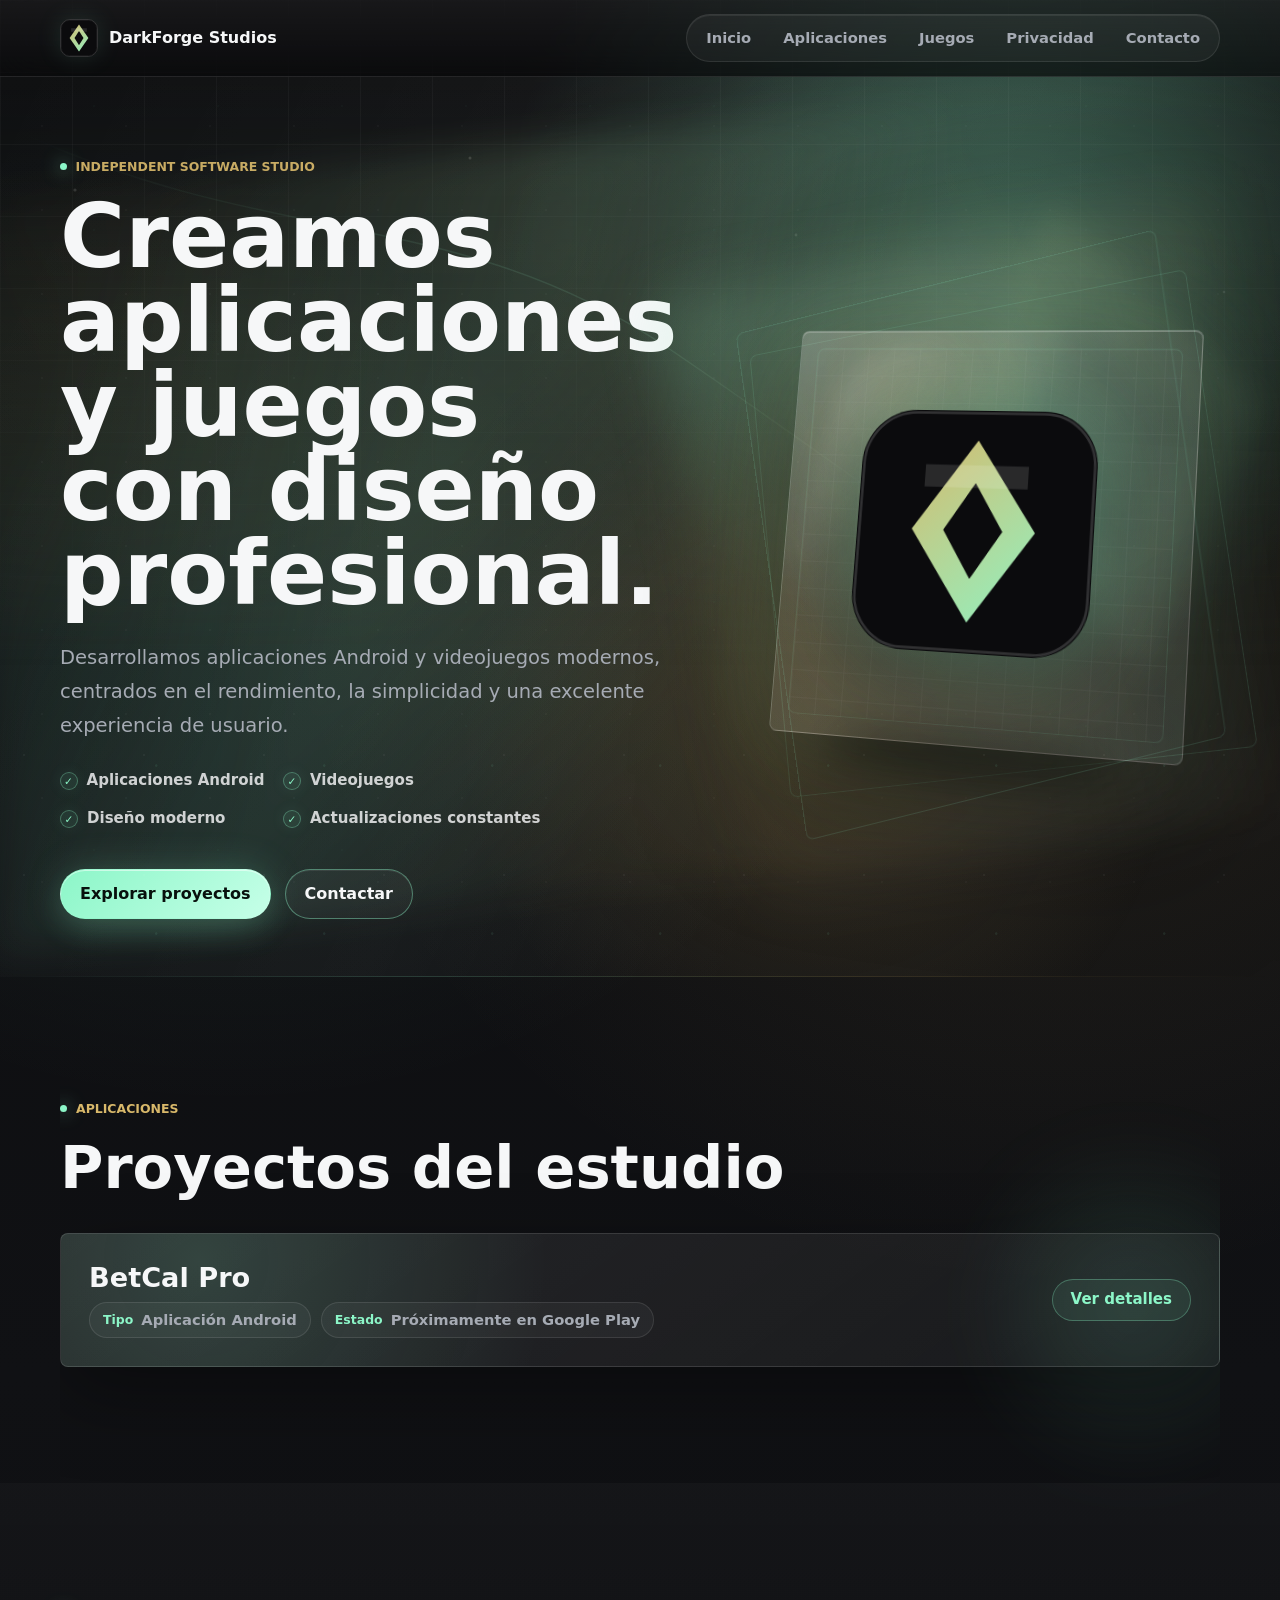
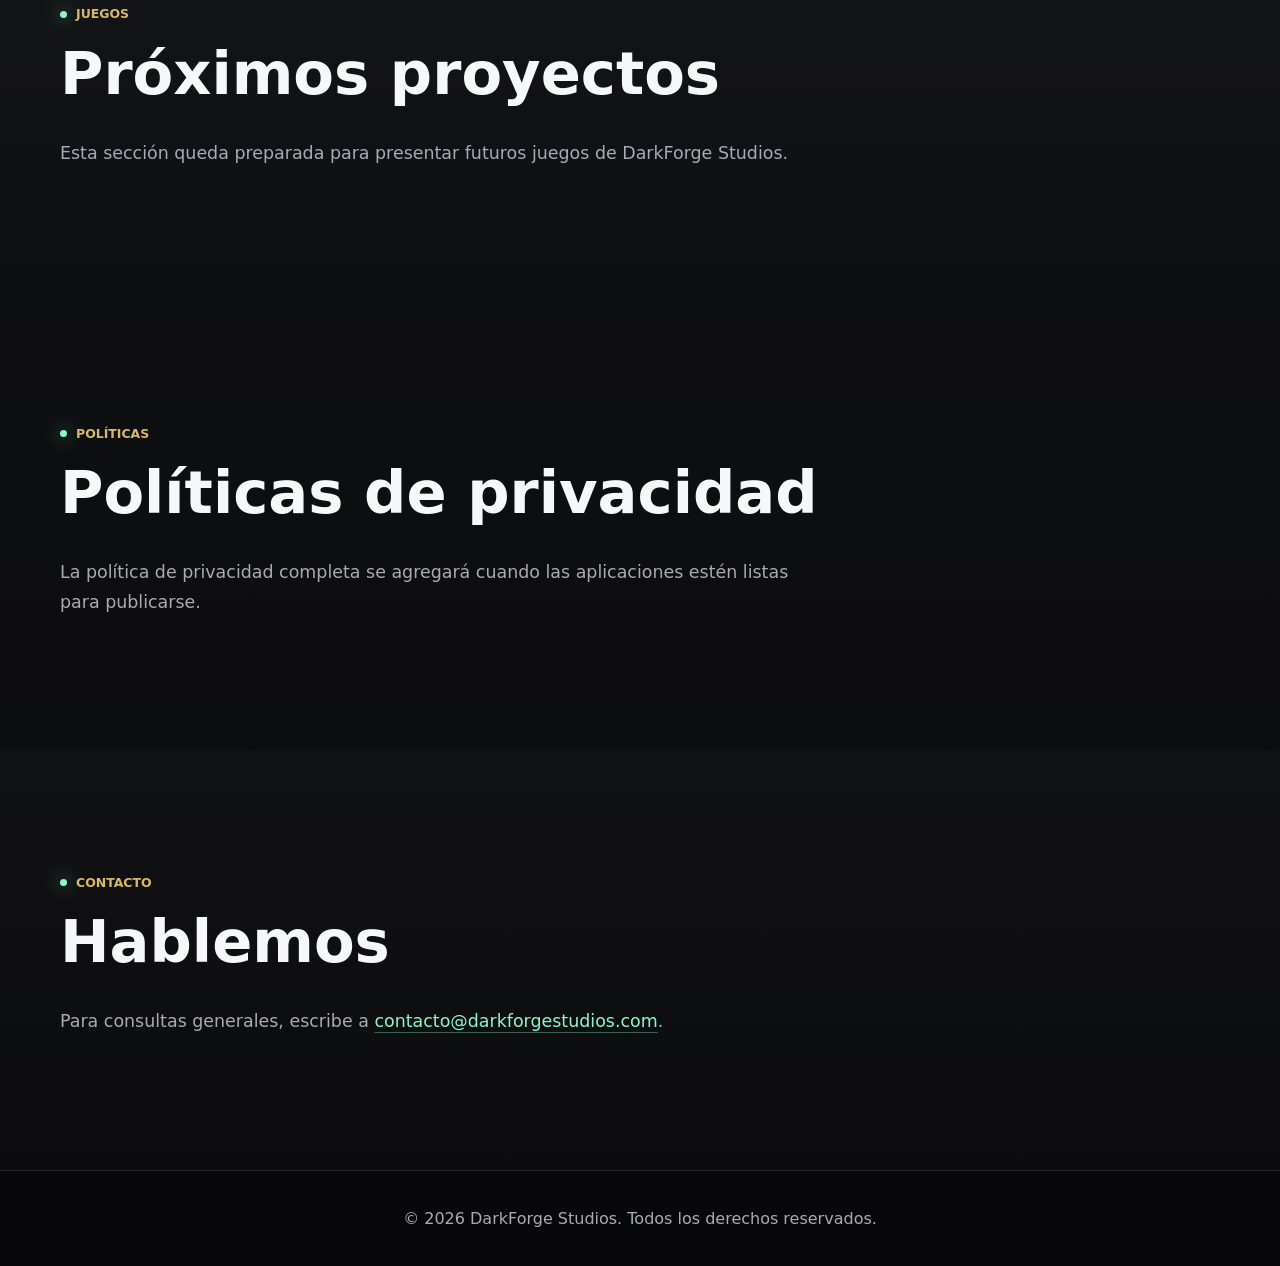
==== index.html @ 9fd4395c "Sprint 3.6 - Studio identity and project cards" ====
<!DOCTYPE html>
<html lang="es">
<head>
  <meta charset="UTF-8">
  <meta name="viewport" content="width=device-width, initial-scale=1.0">
  <meta name="description" content="Sitio oficial de DarkForge Studios: aplicaciones, juegos, politicas y contacto.">
  <title>DarkForge Studios</title>
  <link rel="icon" href="assets/icons/darkforge-mark.svg" type="image/svg+xml">
  <link rel="stylesheet" href="styles.css">
</head>
<body>
  <header class="site-header">
    <nav class="navbar" aria-label="Navegaci&oacute;n principal">
      <a class="brand" href="#inicio" aria-label="DarkForge Studios inicio">
        <img src="assets/icons/darkforge-mark.svg" alt="" class="brand-icon">
        <span>DarkForge Studios</span>
      </a>

      <button class="nav-toggle" type="button" aria-expanded="false" aria-controls="nav-menu">
        <span class="nav-toggle-line"></span>
        <span class="nav-toggle-line"></span>
        <span class="nav-toggle-line"></span>
        <span class="sr-only">Abrir men&uacute;</span>
      </button>

      <ul class="nav-menu" id="nav-menu">
        <li><a href="#inicio">Inicio</a></li>
        <li><a href="#aplicaciones">Aplicaciones</a></li>
        <li><a href="#juegos">Juegos</a></li>
        <li><a href="#privacidad">Privacidad</a></li>
        <li><a href="#contacto">Contacto</a></li>
      </ul>
    </nav>
  </header>

  <main>
    <section class="hero section" id="inicio">
      <img src="assets/icons/darkforge-mark.svg" alt="" class="hero-mark" aria-hidden="true">
      <div class="section-content hero-grid">
        <div class="hero-content">
          <p class="eyebrow hero-kicker">INDEPENDENT SOFTWARE STUDIO</p>
          <h1>Creamos aplicaciones y juegos<br>con dise&ntilde;o profesional.</h1>
          <p class="hero-text">
            Desarrollamos aplicaciones Android y videojuegos modernos, centrados en el rendimiento, la simplicidad y una excelente experiencia de usuario.
          </p>
          <ul class="hero-points" aria-label="Areas de enfoque">
            <li>Aplicaciones Android</li>
            <li>Videojuegos</li>
            <li>Dise&ntilde;o moderno</li>
            <li>Actualizaciones constantes</li>
          </ul>
          <div class="hero-actions" aria-label="Acciones principales">
            <a class="button button-primary" href="#aplicaciones">Explorar proyectos</a>
            <a class="button button-secondary" href="#contacto">Contactar</a>
          </div>
        </div>

        <div class="hero-visual" aria-label="Identidad visual de DarkForge Studios">
          <div class="studio-emblem">
            <span class="studio-emblem-orbit" aria-hidden="true"></span>
            <span class="studio-emblem-glass" aria-hidden="true"></span>
            <img src="assets/icons/darkforge-mark.svg" alt="Rombo de DarkForge Studios" class="studio-emblem-mark">
          </div>
        </div>
      </div>
    </section>

    <section class="section" id="aplicaciones">
      <div class="section-content studio-apps reveal">
        <div class="section-heading">
          <p class="eyebrow">Aplicaciones</p>
          <h2>Proyectos del estudio</h2>
        </div>

        <a class="studio-app-card" href="betcal-pro.html" aria-label="Ver detalles de BetCal Pro">
          <div class="studio-app-copy">
            <h3>BetCal Pro</h3>
            <div class="project-details" aria-label="Resumen del proyecto BetCal Pro">
              <span><strong>Tipo</strong> Aplicaci&oacute;n Android</span>
              <span><strong>Estado</strong> Pr&oacute;ximamente en Google Play</span>
            </div>
          </div>

          <span class="card-link">Ver detalles</span>
        </a>
      </div>
    </section>

    <section class="section alt-section" id="juegos">
      <div class="section-content reveal">
        <div class="section-heading">
          <p class="eyebrow">Juegos</p>
          <h2>Pr&oacute;ximos proyectos</h2>
        </div>
        <p class="section-text">
          Esta secci&oacute;n queda preparada para presentar futuros juegos de DarkForge Studios.
        </p>
      </div>
    </section>

    <section class="section" id="privacidad">
      <div class="section-content reveal">
        <div class="section-heading">
          <p class="eyebrow">Pol&iacute;ticas</p>
          <h2>Pol&iacute;ticas de privacidad</h2>
        </div>
        <p class="section-text">
          La pol&iacute;tica de privacidad completa se agregar&aacute; cuando las aplicaciones est&eacute;n listas para publicarse.
        </p>
      </div>
    </section>

    <section class="section alt-section" id="contacto">
      <div class="section-content reveal">
        <div class="section-heading">
          <p class="eyebrow">Contacto</p>
          <h2>Hablemos</h2>
        </div>
        <p class="section-text">
          Para consultas generales, escribe a
          <a href="mailto:contacto@darkforgestudios.com">contacto@darkforgestudios.com</a>.
        </p>
      </div>
    </section>
  </main>

  <footer class="site-footer">
    <p>&copy; <span id="current-year"></span> DarkForge Studios. Todos los derechos reservados.</p>
  </footer>

  <script src="script.js"></script>
</body>
</html>
---- styles.css ----
:root {
  --color-bg: #0B0B0D;
  --color-bg-soft: #111216;
  --color-surface: rgba(255, 255, 255, 0.06);
  --color-surface-strong: rgba(255, 255, 255, 0.1);
  --color-text: #f6f7f8;
  --color-muted: #a6abb4;
  --color-border: rgba(255, 255, 255, 0.12);
  --color-primary: #8cf6c8;
  --color-primary-soft: rgba(140, 246, 200, 0.16);
  --color-accent: #d8b86a;
  --color-accent-soft: rgba(216, 184, 106, 0.16);
  --shadow-soft: 0 28px 80px rgba(0, 0, 0, 0.36);
  --shadow-glow: 0 0 60px rgba(140, 246, 200, 0.16);
  --max-width: 1160px;
}

* {
  box-sizing: border-box;
}

html {
  scroll-behavior: smooth;
}

body {
  margin: 0;
  font-family: Inter, ui-sans-serif, system-ui, -apple-system, BlinkMacSystemFont, "Segoe UI", Arial, sans-serif;
  line-height: 1.7;
  color: var(--color-text);
  background:
    radial-gradient(circle at 18% 12%, rgba(140, 246, 200, 0.12), transparent 28%),
    radial-gradient(circle at 82% 18%, rgba(216, 184, 106, 0.12), transparent 30%),
    linear-gradient(180deg, #0b0b0d 0%, #101114 48%, #0b0b0d 100%);
  overflow-x: hidden;
}

body::before {
  position: fixed;
  inset: 0;
  z-index: -2;
  content: "";
  background:
    linear-gradient(rgba(255, 255, 255, 0.035) 1px, transparent 1px),
    linear-gradient(90deg, rgba(255, 255, 255, 0.035) 1px, transparent 1px),
    url("assets/images/darkforge-hero-placeholder.svg") center top / cover no-repeat;
  background-size: 72px 72px, 72px 72px, cover;
  -webkit-mask-image: linear-gradient(to bottom, black, transparent 74%);
  mask-image: linear-gradient(to bottom, black, transparent 74%);
  pointer-events: none;
}

body::after {
  position: fixed;
  inset: 0;
  z-index: -1;
  content: "";
  background-image:
    radial-gradient(circle, rgba(255, 255, 255, 0.18) 1px, transparent 1px),
    radial-gradient(circle, rgba(140, 246, 200, 0.16) 1px, transparent 1px);
  background-position: 0 0, 32px 44px;
  background-size: 84px 84px, 124px 124px;
  opacity: 0.16;
  pointer-events: none;
}

a {
  color: inherit;
}

.site-header {
  position: sticky;
  top: 0;
  z-index: 10;
  background:
    linear-gradient(180deg, rgba(255, 255, 255, 0.055), transparent),
    rgba(11, 11, 13, 0.58);
  border-bottom: 1px solid rgba(255, 255, 255, 0.055);
  backdrop-filter: blur(22px) saturate(1.25);
  transition: background 320ms ease, border-color 320ms ease, box-shadow 320ms ease, backdrop-filter 320ms ease;
}

.site-header.is-scrolled {
  background:
    linear-gradient(180deg, rgba(255, 255, 255, 0.07), transparent),
    rgba(11, 11, 13, 0.82);
  border-color: rgba(140, 246, 200, 0.13);
  box-shadow: 0 18px 52px rgba(0, 0, 0, 0.34);
  backdrop-filter: blur(28px) saturate(1.35);
}

.navbar {
  display: flex;
  align-items: center;
  justify-content: space-between;
  width: min(100% - 40px, var(--max-width));
  min-height: 76px;
  margin: 0 auto;
}

.brand {
  display: inline-flex;
  align-items: center;
  gap: 11px;
  color: var(--color-text);
  font-weight: 750;
  text-decoration: none;
}

.brand-icon {
  width: 38px;
  height: 38px;
  border: 1px solid rgba(255, 255, 255, 0.14);
  border-radius: 10px;
  box-shadow: 0 0 26px rgba(140, 246, 200, 0.12);
}

.nav-menu {
  display: flex;
  align-items: center;
  gap: 6px;
  padding: 6px;
  margin: 0;
  list-style: none;
  border: 1px solid rgba(255, 255, 255, 0.095);
  border-radius: 999px;
  background: rgba(255, 255, 255, 0.045);
  box-shadow: inset 0 1px 0 rgba(255, 255, 255, 0.075);
}

.nav-menu a {
  display: inline-flex;
  align-items: center;
  min-height: 34px;
  padding: 0 13px;
  border-radius: 999px;
  color: var(--color-muted);
  font-size: 0.92rem;
  font-weight: 650;
  text-decoration: none;
  transition: color 220ms ease, background 220ms ease, transform 220ms ease;
}

.nav-menu a:hover,
.nav-menu a:focus {
  color: var(--color-text);
  background: rgba(140, 246, 200, 0.085);
  transform: translateY(-1px);
}

.nav-toggle {
  display: none;
  width: 44px;
  height: 44px;
  padding: 0;
  border: 1px solid var(--color-border);
  border-radius: 10px;
  background: rgba(255, 255, 255, 0.06);
  cursor: pointer;
}

.nav-toggle-line {
  display: block;
  width: 20px;
  height: 2px;
  margin: 4px auto;
  background: var(--color-text);
  transition: transform 220ms ease, opacity 220ms ease;
}

.nav-toggle[aria-expanded="true"] .nav-toggle-line:nth-child(1) {
  transform: translateY(6px) rotate(45deg);
}

.nav-toggle[aria-expanded="true"] .nav-toggle-line:nth-child(2) {
  opacity: 0;
}

.nav-toggle[aria-expanded="true"] .nav-toggle-line:nth-child(3) {
  transform: translateY(-6px) rotate(-45deg);
}

.section {
  position: relative;
  padding: 116px 0;
}

.section-content {
  width: min(100% - 40px, var(--max-width));
  margin: 0 auto;
}

.hero {
  display: flex;
  align-items: center;
  isolation: isolate;
  height: 100vh;
  min-height: 720px;
  padding: 70px 0 54px;
  overflow: hidden;
  background:
    radial-gradient(circle at 78% 26%, rgba(140, 246, 200, 0.22), transparent 31%),
    radial-gradient(circle at 64% 74%, rgba(216, 184, 106, 0.13), transparent 34%),
    linear-gradient(115deg, transparent 0%, rgba(255, 255, 255, 0.035) 46%, transparent 68%),
    linear-gradient(180deg, rgba(255, 255, 255, 0.018), transparent 44%);
}

.hero::before {
  position: absolute;
  inset: 6% 0 10%;
  content: "";
  background:
    linear-gradient(118deg, transparent 8%, rgba(140, 246, 200, 0.13) 36%, transparent 58%),
    linear-gradient(62deg, transparent 18%, rgba(216, 184, 106, 0.08) 54%, transparent 82%),
    repeating-linear-gradient(90deg, rgba(255, 255, 255, 0.052) 0 1px, transparent 1px 92px);
  filter: blur(18px);
  opacity: 0.8;
  transform: skewY(-6deg);
  pointer-events: none;
}

.hero::after {
  position: absolute;
  inset: auto 0 0;
  height: 34%;
  content: "";
  background:
    radial-gradient(circle at 20% 70%, rgba(255, 255, 255, 0.1) 1px, transparent 1.5px),
    radial-gradient(circle at 68% 42%, rgba(140, 246, 200, 0.18) 1px, transparent 1.5px),
    linear-gradient(90deg, transparent, rgba(140, 246, 200, 0.36), rgba(216, 184, 106, 0.28), transparent);
  background-size: 120px 120px, 168px 168px, 100% 1px;
  background-position: 0 0, 42px 24px, left bottom;
  background-repeat: repeat, repeat, no-repeat;
  opacity: 0.45;
  pointer-events: none;
}

.hero-mark {
  position: absolute;
  right: -10%;
  top: 6%;
  z-index: -1;
  width: min(48vw, 660px);
  min-width: 360px;
  opacity: 0.055;
  filter: blur(14px);
  transform: rotate(-12deg) scale(1.05);
  pointer-events: none;
}

.hero-grid {
  position: relative;
  display: grid;
  grid-template-columns: minmax(0, 1.04fr) minmax(360px, 0.82fr);
  align-items: center;
  gap: 76px;
}

.hero-content {
  max-width: 780px;
  animation: heroCopyIn 300ms ease-out both;
}

.hero .eyebrow {
  color: rgba(216, 184, 106, 0.92);
  letter-spacing: 0;
}

.hero-kicker {
  animation: heroCopyIn 300ms ease-out 40ms both;
}

.eyebrow {
  display: inline-flex;
  align-items: center;
  gap: 9px;
  margin: 0 0 18px;
  color: var(--color-accent);
  font-size: 0.78rem;
  font-weight: 760;
  text-transform: uppercase;
}

.eyebrow::before {
  width: 7px;
  height: 7px;
  border-radius: 50%;
  content: "";
  background: var(--color-primary);
  box-shadow: 0 0 18px rgba(140, 246, 200, 0.8);
}

h1,
h2,
h3,
p {
  margin-top: 0;
}

h1 {
  max-width: 860px;
  margin-bottom: 24px;
  font-size: 5.55rem;
  line-height: 0.95;
  font-weight: 830;
}

h2 {
  margin-bottom: 16px;
  font-size: 3.7rem;
  line-height: 1.05;
  font-weight: 800;
}

h3 {
  margin-bottom: 10px;
  font-size: 1.55rem;
  line-height: 1.15;
}

.hero-text {
  max-width: 705px;
  margin-bottom: 24px;
  color: var(--color-muted);
  font-size: 1.22rem;
  line-height: 1.75;
  animation: heroCopyIn 300ms ease-out 80ms both;
}

.hero-points {
  display: grid;
  grid-template-columns: repeat(2, minmax(0, max-content));
  gap: 10px 18px;
  padding: 0;
  margin: 0 0 36px;
  list-style: none;
  color: rgba(246, 247, 248, 0.82);
  font-size: 0.94rem;
  font-weight: 650;
  animation: heroCopyIn 300ms ease-out 120ms both;
}

.hero-points li {
  position: relative;
  display: inline-flex;
  align-items: center;
  gap: 9px;
  min-height: 28px;
}

.hero-points li::before {
  display: inline-grid;
  place-items: center;
  width: 16px;
  height: 16px;
  border: 1px solid rgba(140, 246, 200, 0.32);
  border-radius: 50%;
  color: var(--color-primary);
  content: "\2713";
  background: rgba(140, 246, 200, 0.075);
  box-shadow: 0 0 16px rgba(140, 246, 200, 0.08);
  font-size: 0.66rem;
  line-height: 1;
}

.hero-actions {
  display: flex;
  flex-wrap: wrap;
  gap: 14px;
  animation: heroButtonsIn 300ms ease-out 170ms both;
}

.button {
  position: relative;
  overflow: hidden;
  display: inline-flex;
  align-items: center;
  justify-content: center;
  min-height: 50px;
  padding: 0 19px;
  border: 1px solid transparent;
  border-radius: 999px;
  font-weight: 760;
  text-decoration: none;
  transition: transform 240ms ease, box-shadow 240ms ease, border-color 240ms ease, background 240ms ease, color 240ms ease;
}

.button::before {
  position: absolute;
  inset: 0;
  content: "";
  background: linear-gradient(120deg, transparent 12%, rgba(255, 255, 255, 0.26), transparent 52%);
  opacity: 0;
  transform: translateX(-60%);
  transition: opacity 240ms ease, transform 360ms ease;
}

.button:hover,
.button:focus {
  transform: translateY(-2px) scale(1.01);
}

.button:hover::before,
.button:focus::before {
  opacity: 0.5;
  transform: translateX(55%);
}

.button:active {
  transform: translateY(0) scale(0.985);
}

.button-primary {
  color: #08100d;
  background: linear-gradient(135deg, #8cf6c8, #c6ffe8);
  box-shadow: 0 0 38px rgba(140, 246, 200, 0.18), 0 14px 32px rgba(140, 246, 200, 0.12), inset 0 1px 0 rgba(255, 255, 255, 0.52);
}

.button-primary:hover,
.button-primary:focus {
  box-shadow: 0 0 54px rgba(140, 246, 200, 0.26), 0 18px 40px rgba(140, 246, 200, 0.16), inset 0 1px 0 rgba(255, 255, 255, 0.66);
}

.button-secondary {
  color: var(--color-text);
  border-color: rgba(140, 246, 200, 0.42);
  background: rgba(255, 255, 255, 0.035);
  box-shadow: inset 0 1px 0 rgba(255, 255, 255, 0.08);
}

.button-secondary:hover,
.button-secondary:focus {
  border-color: rgba(140, 246, 200, 0.62);
  background: rgba(140, 246, 200, 0.09);
  box-shadow: 0 0 34px rgba(140, 246, 200, 0.11), inset 0 1px 0 rgba(255, 255, 255, 0.13);
}

.hero-visual {
  position: relative;
  display: grid;
  place-items: center;
  min-height: 610px;
  perspective: 1200px;
  animation: heroMockupIn 300ms ease-out 90ms both;
}

.hero-visual::before {
  position: absolute;
  inset: 2% -12% -2% -8%;
  content: "";
  background:
    radial-gradient(circle at 55% 44%, rgba(140, 246, 200, 0.26), transparent 44%),
    linear-gradient(135deg, rgba(140, 246, 200, 0.18), rgba(216, 184, 106, 0.09), transparent 70%),
    linear-gradient(90deg, transparent, rgba(255, 255, 255, 0.08), transparent);
  filter: blur(30px);
  transform: rotate(-11deg);
  pointer-events: none;
}

.hero-visual::after {
  position: absolute;
  inset: 8% 5%;
  content: "";
  border: 1px solid rgba(140, 246, 200, 0.12);
  border-radius: 8px;
  transform: rotate(-8deg) skewY(-6deg);
  pointer-events: none;
}

.studio-emblem {
  position: relative;
  display: grid;
  place-items: center;
  width: min(100%, 420px);
  aspect-ratio: 1;
  border: 1px solid rgba(255, 255, 255, 0.18);
  border-radius: 8px;
  background:
    linear-gradient(145deg, rgba(255, 255, 255, 0.18), rgba(255, 255, 255, 0.035) 38%, rgba(140, 246, 200, 0.08)),
    radial-gradient(circle at 28% 20%, rgba(216, 184, 106, 0.18), transparent 34%),
    rgba(255, 255, 255, 0.035);
  box-shadow:
    0 58px 132px rgba(0, 0, 0, 0.52),
    0 0 118px rgba(140, 246, 200, 0.18),
    -18px 18px 86px rgba(216, 184, 106, 0.09),
    inset 0 1px 0 rgba(255, 255, 255, 0.26);
  transform: rotateX(7deg) rotateY(-14deg) rotateZ(4deg) translateY(0);
  transform-style: preserve-3d;
  animation: studioEmblemFloat 6.4s ease-in-out 420ms infinite;
  transition: transform 320ms ease, box-shadow 320ms ease;
}

.studio-emblem::before {
  position: absolute;
  inset: 18px;
  content: "";
  border: 1px solid rgba(140, 246, 200, 0.14);
  border-radius: 8px;
  background:
    linear-gradient(rgba(255, 255, 255, 0.045) 1px, transparent 1px),
    linear-gradient(90deg, rgba(255, 255, 255, 0.045) 1px, transparent 1px);
  background-size: 28px 28px;
  opacity: 0.72;
  pointer-events: none;
}

.studio-emblem::after {
  position: absolute;
  left: 14%;
  right: 14%;
  bottom: -28px;
  height: 38px;
  border-radius: 50%;
  content: "";
  background: rgba(0, 0, 0, 0.48);
  filter: blur(20px);
  opacity: 0.72;
  pointer-events: none;
}

.studio-emblem:hover {
  box-shadow:
    0 64px 148px rgba(0, 0, 0, 0.56),
    0 0 132px rgba(140, 246, 200, 0.24),
    -18px 18px 92px rgba(216, 184, 106, 0.12),
    inset 0 1px 0 rgba(255, 255, 255, 0.34);
}

.studio-emblem-orbit {
  position: absolute;
  inset: -28px;
  border: 1px solid rgba(140, 246, 200, 0.18);
  border-radius: 8px;
  opacity: 0.72;
  transform: rotate(-11deg) translateZ(-18px);
  pointer-events: none;
}

.studio-emblem-glass {
  position: absolute;
  inset: 12px auto auto 24px;
  z-index: 2;
  width: 42%;
  height: 72%;
  border-radius: 999px;
  background: linear-gradient(105deg, rgba(255, 255, 255, 0.24), rgba(255, 255, 255, 0.065) 38%, transparent 58%);
  filter: blur(10px);
  opacity: 0.48;
  transform: rotate(14deg);
  pointer-events: none;
}

.studio-emblem-mark {
  position: relative;
  z-index: 1;
  display: block;
  width: min(58%, 238px);
  filter:
    drop-shadow(0 0 36px rgba(140, 246, 200, 0.26))
    drop-shadow(0 18px 34px rgba(0, 0, 0, 0.45));
  transform: translateZ(34px);
}

.section-heading {
  max-width: 760px;
  margin-bottom: 34px;
}

.section-text {
  max-width: 760px;
  color: var(--color-muted);
  font-size: 1.09rem;
}

.section-text a {
  color: var(--color-primary);
  text-decoration-color: rgba(140, 246, 200, 0.35);
  text-underline-offset: 5px;
}

.studio-apps {
  position: relative;
  overflow-x: clip;
}

.studio-apps::before {
  position: absolute;
  right: -8%;
  top: 12%;
  z-index: -1;
  width: 360px;
  height: 360px;
  content: "";
  background: radial-gradient(circle, rgba(140, 246, 200, 0.15), transparent 68%);
  filter: blur(34px);
  pointer-events: none;
}

.studio-app-card {
  position: relative;
  display: grid;
  grid-template-columns: minmax(0, 1fr) auto;
  align-items: center;
  gap: 28px;
  overflow: hidden;
  padding: 28px;
  border: 1px solid var(--color-border);
  border-radius: 8px;
  color: var(--color-text);
  background:
    radial-gradient(circle at 12% 20%, rgba(140, 246, 200, 0.15), transparent 34%),
    linear-gradient(145deg, rgba(255, 255, 255, 0.095), rgba(255, 255, 255, 0.035));
  box-shadow: var(--shadow-soft);
  text-decoration: none;
  transition: transform 260ms ease, border-color 260ms ease, box-shadow 260ms ease, background 260ms ease;
}

.studio-app-card::before {
  position: absolute;
  inset: 0;
  content: "";
  background: linear-gradient(120deg, transparent, rgba(255, 255, 255, 0.09), transparent);
  opacity: 0;
  transform: translateX(-42%);
  transition: opacity 260ms ease, transform 380ms ease;
}

.studio-app-card:hover,
.studio-app-card:focus {
  border-color: rgba(140, 246, 200, 0.36);
  background:
    radial-gradient(circle at 12% 20%, rgba(140, 246, 200, 0.2), transparent 36%),
    linear-gradient(145deg, rgba(255, 255, 255, 0.11), rgba(255, 255, 255, 0.045));
  box-shadow: 0 34px 90px rgba(0, 0, 0, 0.36), 0 0 48px rgba(140, 246, 200, 0.09);
  transform: translateY(-5px);
}

.studio-app-card:hover::before,
.studio-app-card:focus::before {
  opacity: 1;
  transform: translateX(42%);
}

.studio-app-copy,
.card-link {
  position: relative;
  z-index: 1;
}

.studio-app-copy h3 {
  margin-bottom: 8px;
  font-size: 1.7rem;
}

.project-details {
  display: flex;
  flex-wrap: wrap;
  gap: 10px;
}

.project-details span {
  display: inline-flex;
  align-items: center;
  gap: 8px;
  min-height: 36px;
  padding: 0 13px;
  border: 1px solid rgba(255, 255, 255, 0.1);
  border-radius: 999px;
  color: var(--color-muted);
  background: rgba(255, 255, 255, 0.04);
  font-size: 0.92rem;
  font-weight: 650;
}

.project-details strong {
  color: var(--color-primary);
  font-size: 0.78rem;
  font-weight: 820;
}

.card-link {
  display: inline-flex;
  align-items: center;
  justify-content: center;
  min-height: 42px;
  padding: 0 18px;
  border: 1px solid rgba(140, 246, 200, 0.3);
  border-radius: 999px;
  color: var(--color-primary);
  background: rgba(140, 246, 200, 0.07);
  font-size: 0.94rem;
  font-weight: 760;
  white-space: nowrap;
  transition: transform 220ms ease, background 220ms ease, border-color 220ms ease;
}

.studio-app-card:hover .card-link,
.studio-app-card:focus .card-link {
  border-color: rgba(140, 246, 200, 0.52);
  background: rgba(140, 246, 200, 0.13);
  transform: translateX(3px);
}

.product-landing {
  position: relative;
  overflow-x: clip;
}

.product-landing::before {
  position: absolute;
  left: -12%;
  top: 4%;
  z-index: -1;
  width: 420px;
  height: 420px;
  content: "";
  background: radial-gradient(circle, rgba(140, 246, 200, 0.18), transparent 68%);
  filter: blur(30px);
  pointer-events: none;
}

.product-showcase {
  display: grid;
  grid-template-columns: minmax(300px, 0.9fr) minmax(0, 1fr);
  align-items: center;
  gap: 72px;
  margin-bottom: 76px;
}

.product-media {
  position: relative;
  display: grid;
  place-items: center;
  min-height: 620px;
  perspective: 1100px;
}

.product-media::before {
  position: absolute;
  inset: 4% 10% 0;
  content: "";
  background:
    radial-gradient(circle at 50% 42%, rgba(140, 246, 200, 0.25), transparent 50%),
    radial-gradient(circle at 28% 70%, rgba(216, 184, 106, 0.12), transparent 50%);
  filter: blur(26px);
  pointer-events: none;
}

.product-phone {
  position: relative;
  width: min(100%, 350px);
  padding: 12px;
  border: 1px solid rgba(255, 255, 255, 0.22);
  border-radius: 42px;
  background:
    linear-gradient(145deg, rgba(255, 255, 255, 0.3), rgba(255, 255, 255, 0.05) 38%, rgba(140, 246, 200, 0.09)),
    linear-gradient(320deg, rgba(216, 184, 106, 0.1), transparent 45%);
  box-shadow:
    0 54px 132px rgba(0, 0, 0, 0.52),
    0 0 108px rgba(140, 246, 200, 0.2),
    inset 0 1px 0 rgba(255, 255, 255, 0.34);
  transform: rotateX(6deg) rotateY(12deg) rotateZ(-3deg);
  animation: productPhoneFloat 6.8s ease-in-out infinite;
}

.product-phone::after {
  position: absolute;
  left: 18%;
  right: 18%;
  bottom: -26px;
  height: 34px;
  border-radius: 50%;
  content: "";
  background: rgba(0, 0, 0, 0.5);
  filter: blur(18px);
  opacity: 0.72;
}

.product-phone-frame {
  position: relative;
  overflow: hidden;
  padding: 9px;
  border: 1px solid rgba(255, 255, 255, 0.15);
  border-radius: 34px;
  background: linear-gradient(180deg, #1b1f28, #050608);
}

.product-phone-reflection {
  position: absolute;
  inset: 18px auto auto 30px;
  z-index: 2;
  width: 48%;
  height: 86%;
  border-radius: 999px;
  background: linear-gradient(105deg, rgba(255, 255, 255, 0.28), rgba(255, 255, 255, 0.08) 36%, transparent 54%);
  filter: blur(10px);
  opacity: 0.48;
  transform: rotate(13deg);
  pointer-events: none;
}

.product-phone-camera {
  position: absolute;
  top: 20px;
  left: 50%;
  z-index: 3;
  display: grid;
  place-items: center;
  width: 86px;
  height: 24px;
  border-radius: 999px;
  background: rgba(4, 5, 7, 0.9);
  transform: translateX(-50%);
}

.product-phone-camera span {
  width: 30px;
  height: 4px;
  border-radius: 999px;
  background: rgba(255, 255, 255, 0.16);
}

.product-phone-screen {
  display: block;
  width: 100%;
  border-radius: 26px;
  filter: brightness(1.12) contrast(1.1) saturate(1.08);
}

.product-copy h2 {
  margin-bottom: 18px;
}

.product-subtitle {
  max-width: 640px;
  margin-bottom: 16px;
  color: var(--color-text);
  font-size: 1.24rem;
  font-weight: 680;
}

.product-description {
  max-width: 680px;
  margin-bottom: 26px;
  color: var(--color-muted);
  font-size: 1.08rem;
}

.product-points {
  display: grid;
  gap: 10px;
  padding: 0;
  margin: 0 0 30px;
  color: rgba(246, 247, 248, 0.84);
  font-size: 0.96rem;
  font-weight: 650;
  list-style: none;
}

.product-points li {
  display: inline-flex;
  align-items: center;
  gap: 10px;
}

.product-points li::before {
  display: inline-grid;
  place-items: center;
  width: 17px;
  height: 17px;
  border: 1px solid rgba(140, 246, 200, 0.34);
  border-radius: 50%;
  color: var(--color-primary);
  content: "\2713";
  background: rgba(140, 246, 200, 0.08);
  font-size: 0.66rem;
  line-height: 1;
}

.product-button {
  color: #08100d;
  background: linear-gradient(135deg, #8cf6c8, #d5ffed);
  box-shadow: 0 0 44px rgba(140, 246, 200, 0.18), inset 0 1px 0 rgba(255, 255, 255, 0.56);
}

.product-button:hover,
.product-button:focus {
  box-shadow: 0 0 60px rgba(140, 246, 200, 0.28), inset 0 1px 0 rgba(255, 255, 255, 0.68);
}

.product-features {
  display: grid;
  grid-template-columns: repeat(3, minmax(0, 1fr));
  gap: 16px;
  margin-bottom: 82px;
}

.feature-card {
  position: relative;
  overflow: hidden;
  min-height: 188px;
  padding: 24px;
  border: 1px solid rgba(255, 255, 255, 0.1);
  border-radius: 8px;
  background:
    radial-gradient(circle at 88% 8%, rgba(140, 246, 200, 0.12), transparent 36%),
    rgba(255, 255, 255, 0.045);
  box-shadow: 0 24px 70px rgba(0, 0, 0, 0.22);
  transition: transform 260ms ease, border-color 260ms ease, box-shadow 260ms ease, background 260ms ease;
}

.feature-card::after {
  position: absolute;
  inset: 0;
  content: "";
  background: linear-gradient(120deg, transparent, rgba(255, 255, 255, 0.08), transparent);
  opacity: 0;
  transform: translateX(-42%);
  transition: opacity 260ms ease, transform 380ms ease;
}

.feature-card:hover {
  border-color: rgba(140, 246, 200, 0.32);
  background:
    radial-gradient(circle at 88% 8%, rgba(140, 246, 200, 0.16), transparent 38%),
    rgba(255, 255, 255, 0.06);
  box-shadow: 0 30px 86px rgba(0, 0, 0, 0.3), 0 0 40px rgba(140, 246, 200, 0.08);
  transform: translateY(-5px) scale(1.01);
}

.feature-card:hover::after {
  opacity: 1;
  transform: translateX(42%);
}

.feature-icon {
  position: relative;
  z-index: 1;
  display: inline-flex;
  align-items: center;
  justify-content: center;
  min-width: 42px;
  height: 32px;
  padding: 0 10px;
  margin-bottom: 22px;
  border: 1px solid rgba(140, 246, 200, 0.28);
  border-radius: 999px;
  color: var(--color-primary);
  background: rgba(140, 246, 200, 0.08);
  font-size: 0.68rem;
  font-weight: 800;
}

.feature-card h3,
.feature-card p {
  position: relative;
  z-index: 1;
}

.feature-card h3 {
  font-size: 1.12rem;
}

.feature-card p {
  margin-bottom: 0;
  color: var(--color-muted);
  font-size: 0.96rem;
}

.product-screenshots {
  position: relative;
}

.screenshots-heading {
  max-width: 720px;
  margin-bottom: 28px;
}

.screenshots-heading h3 {
  font-size: 2rem;
}

.screenshots-carousel {
  position: relative;
}

.screenshots-track {
  display: flex;
  gap: 18px;
  max-width: 100%;
  overflow-x: auto;
  padding: 8px 2px 22px;
  scroll-behavior: smooth;
  scroll-snap-type: x mandatory;
  scrollbar-color: rgba(140, 246, 200, 0.28) transparent;
}

.screenshots-track img {
  flex: 0 0 330px;
  width: 100%;
  max-width: 82vw;
  border: 1px solid rgba(255, 255, 255, 0.12);
  border-radius: 8px;
  background: rgba(255, 255, 255, 0.04);
  box-shadow: 0 28px 80px rgba(0, 0, 0, 0.28);
  scroll-snap-align: start;
  transition: transform 260ms ease, border-color 260ms ease, box-shadow 260ms ease;
}

.screenshots-track img:hover {
  border-color: rgba(140, 246, 200, 0.3);
  box-shadow: 0 34px 92px rgba(0, 0, 0, 0.34), 0 0 38px rgba(140, 246, 200, 0.08);
  transform: translateY(-4px);
}

.carousel-btn {
  position: absolute;
  top: 50%;
  z-index: 2;
  display: grid;
  place-items: center;
  width: 42px;
  height: 42px;
  border: 1px solid rgba(255, 255, 255, 0.14);
  border-radius: 50%;
  color: var(--color-text);
  background: rgba(11, 11, 13, 0.72);
  backdrop-filter: blur(14px);
  cursor: pointer;
  transform: translateY(-50%);
  transition: transform 220ms ease, border-color 220ms ease, background 220ms ease;
}

.carousel-btn:hover,
.carousel-btn:focus {
  border-color: rgba(140, 246, 200, 0.42);
  background: rgba(140, 246, 200, 0.12);
  transform: translateY(-50%) scale(1.04);
}

.carousel-prev {
  left: -12px;
}

.carousel-next {
  right: -12px;
}

.product-page {
  background:
    radial-gradient(circle at 16% 18%, rgba(140, 246, 200, 0.13), transparent 28%),
    radial-gradient(circle at 80% 16%, rgba(216, 184, 106, 0.1), transparent 30%),
    linear-gradient(180deg, #0b0b0d 0%, #101114 46%, #0b0b0d 100%);
}

.product-page-hero {
  position: relative;
  display: grid;
  align-items: center;
  min-height: calc(100vh - 76px);
  padding-top: 82px;
  overflow: hidden;
}

.product-page-mark {
  position: absolute;
  right: -130px;
  top: 50%;
  z-index: -1;
  width: min(56vw, 680px);
  opacity: 0.035;
  filter: blur(3px);
  transform: translateY(-50%) rotate(12deg);
  pointer-events: none;
}

.product-page-hero-grid {
  display: grid;
  grid-template-columns: minmax(300px, 0.95fr) minmax(0, 1fr);
  align-items: center;
  gap: 72px;
}

.product-page-media {
  min-height: 640px;
}

.product-page-media .product-phone {
  width: min(100%, 370px);
}

.product-page-copy h1 {
  margin-bottom: 20px;
}

.back-link,
.inline-link {
  display: inline-flex;
  align-items: center;
  width: fit-content;
  color: var(--color-primary);
  font-size: 0.94rem;
  font-weight: 760;
  text-decoration-color: rgba(140, 246, 200, 0.35);
  text-underline-offset: 5px;
  transition: color 220ms ease, transform 220ms ease;
}

.back-link {
  margin-bottom: 28px;
}

.back-link:hover,
.back-link:focus,
.inline-link:hover,
.inline-link:focus {
  color: #d5ffed;
  transform: translateY(-1px);
}

.product-page-section .section-heading {
  max-width: 840px;
}

.product-info-section {
  padding-top: 88px;
}

.product-info-grid {
  display: grid;
  grid-template-columns: repeat(2, minmax(0, 1fr));
  gap: 18px;
}

.product-info-card {
  min-height: 260px;
  padding: 30px;
  border: 1px solid rgba(255, 255, 255, 0.11);
  border-radius: 8px;
  background:
    radial-gradient(circle at 88% 12%, rgba(216, 184, 106, 0.12), transparent 34%),
    rgba(255, 255, 255, 0.045);
  box-shadow: 0 26px 76px rgba(0, 0, 0, 0.24);
}

.product-info-card h2 {
  font-size: 2rem;
}

.product-info-card p {
  color: var(--color-muted);
}

.product-info-card a {
  color: var(--color-primary);
  text-decoration-color: rgba(140, 246, 200, 0.35);
  text-underline-offset: 5px;
}

.alt-section {
  background: linear-gradient(180deg, rgba(255, 255, 255, 0.025), rgba(255, 255, 255, 0.005));
}

.app-card {
  position: relative;
  display: flex;
  align-items: center;
  justify-content: space-between;
  gap: 28px;
  overflow: hidden;
  padding: 34px;
  border: 1px solid var(--color-border);
  border-radius: 8px;
  background:
    radial-gradient(circle at 88% 10%, rgba(140, 246, 200, 0.16), transparent 36%),
    linear-gradient(145deg, rgba(255, 255, 255, 0.095), rgba(255, 255, 255, 0.035));
  box-shadow: var(--shadow-soft);
  transition: transform 260ms ease, border-color 260ms ease, box-shadow 260ms ease;
}

.app-card::before {
  position: absolute;
  inset: 0;
  content: "";
  background: linear-gradient(120deg, transparent, rgba(255, 255, 255, 0.08), transparent);
  opacity: 0;
  transform: translateX(-40%);
  transition: opacity 260ms ease, transform 360ms ease;
}

.app-card:hover {
  border-color: rgba(140, 246, 200, 0.34);
  box-shadow: 0 34px 90px rgba(0, 0, 0, 0.34), 0 0 55px rgba(140, 246, 200, 0.1);
  transform: translateY(-5px);
}

.app-card:hover::before {
  opacity: 1;
  transform: translateX(40%);
}

.app-card h3,
.app-card p,
.status-badge {
  position: relative;
}

.app-card p {
  max-width: 560px;
  margin-bottom: 0;
  color: var(--color-muted);
}

.status-badge {
  flex: 0 0 auto;
  padding: 9px 14px;
  border: 1px solid rgba(216, 184, 106, 0.3);
  border-radius: 999px;
  color: #f3dd9b;
  background: var(--color-accent-soft);
  font-size: 0.9rem;
  font-weight: 760;
  box-shadow: 0 0 28px rgba(216, 184, 106, 0.08);
}

.site-footer {
  padding: 34px 16px;
  color: var(--color-muted);
  background: #08080a;
  border-top: 1px solid var(--color-border);
  text-align: center;
}

.site-footer p {
  margin: 0;
}

.reveal {
  opacity: 1;
  transform: translateY(0);
}

.js-enabled .reveal {
  opacity: 0;
  transform: translateY(28px);
  transition: opacity 420ms ease, transform 420ms ease;
}

.js-enabled .reveal.is-visible {
  opacity: 1;
  transform: translateY(0);
}

.sr-only {
  position: absolute;
  width: 1px;
  height: 1px;
  padding: 0;
  margin: -1px;
  overflow: hidden;
  clip: rect(0, 0, 0, 0);
  white-space: nowrap;
  border: 0;
}

@media (prefers-reduced-motion: reduce) {
  *,
  *::before,
  *::after {
    scroll-behavior: auto;
    transition-duration: 0.01ms;
    animation-duration: 0.01ms;
    animation-iteration-count: 1;
  }
}

@keyframes heroCopyIn {
  from {
    opacity: 0;
    transform: translateY(18px);
  }

  to {
    opacity: 1;
    transform: translateY(0);
  }
}

@keyframes heroButtonsIn {
  from {
    opacity: 0;
    transform: scale(0.96);
  }

  to {
    opacity: 1;
    transform: scale(1);
  }
}

@keyframes heroMockupIn {
  from {
    opacity: 0;
    transform: translateY(28px);
  }

  to {
    opacity: 1;
    transform: translateY(0);
  }
}

@keyframes studioEmblemFloat {
  0%,
  100% {
    transform: rotateX(7deg) rotateY(-14deg) rotateZ(4deg) translateY(0);
  }

  50% {
    transform: rotateX(7.8deg) rotateY(-13deg) rotateZ(4.8deg) translateY(-9px);
  }
}

@media (max-width: 980px) {
  .hero {
    height: auto;
    min-height: 100vh;
  }

  .hero-grid {
    grid-template-columns: 1fr;
    gap: 46px;
  }

  .hero-visual {
    min-height: auto;
  }

  .studio-emblem {
    width: min(100%, 360px);
    animation-name: studioEmblemFloatMobile;
    transform: none;
  }
}

@media (max-width: 760px) {
  .navbar {
    width: min(100% - 28px, var(--max-width));
    min-height: 66px;
  }

  .brand {
    font-size: 0.96rem;
  }

  .nav-toggle {
    display: block;
  }

  .nav-menu {
    position: absolute;
    top: 66px;
    left: 14px;
    right: 14px;
    display: none;
    flex-direction: column;
    align-items: stretch;
    gap: 4px;
    padding: 10px;
    border-radius: 18px;
    background: rgba(11, 11, 13, 0.94);
    box-shadow: var(--shadow-soft);
  }

  .nav-menu.is-open {
    display: flex;
  }

  .nav-menu a {
    display: flex;
    min-height: 44px;
    padding: 0 12px;
  }

  .section {
    padding: 82px 0;
  }

  .section-content {
    width: min(100% - 28px, var(--max-width));
  }

  .hero {
    min-height: 100vh;
    padding: 78px 0 72px;
  }

  h1 {
    font-size: 3.05rem;
    line-height: 0.98;
  }

  h2 {
    font-size: 2.45rem;
  }

  .hero-text {
    font-size: 1.05rem;
    line-height: 1.65;
  }

  .hero-points {
    grid-template-columns: 1fr;
    gap: 8px;
    margin-bottom: 30px;
  }

  .hero-actions {
    align-items: stretch;
    flex-direction: column;
  }

  .button {
    width: 100%;
  }

  .studio-emblem {
    width: min(100%, 300px);
  }

  .studio-emblem-orbit {
    inset: -18px;
  }

  .studio-emblem-mark {
    width: 60%;
  }

  .app-card {
    align-items: flex-start;
    flex-direction: column;
    padding: 26px;
  }

  .status-badge {
    max-width: 100%;
  }
}

@keyframes studioEmblemFloatMobile {
  0%,
  100% {
    transform: translateY(0);
  }

  50% {
    transform: translateY(-7px) rotate(0.6deg);
  }
}

@keyframes productPhoneFloat {
  0%,
  100% {
    transform: rotateX(6deg) rotateY(12deg) rotateZ(-3deg) translateY(0);
  }

  50% {
    transform: rotateX(6.8deg) rotateY(11deg) rotateZ(-3.6deg) translateY(-10px);
  }
}

@media (max-width: 980px) {
  .product-showcase {
    grid-template-columns: 1fr;
    gap: 42px;
  }

  .studio-app-card {
    grid-template-columns: minmax(0, 1fr) auto;
  }

  .product-page-hero {
    min-height: auto;
    padding: 104px 0 78px;
  }

  .product-page-hero-grid {
    grid-template-columns: 1fr;
    gap: 36px;
  }

  .product-media {
    order: -1;
    min-height: auto;
  }

  .product-phone {
    width: min(100%, 318px);
    animation-name: productPhoneFloatMobile;
    transform: none;
  }

  .product-features {
    grid-template-columns: repeat(2, minmax(0, 1fr));
  }

  .product-info-grid {
    grid-template-columns: 1fr;
  }
}

@media (max-width: 760px) {
  .studio-app-card {
    grid-template-columns: 1fr;
    gap: 22px;
    padding: 22px;
  }

  .card-link {
    grid-column: auto;
    width: 100%;
  }

  .project-details {
    flex-direction: column;
    align-items: stretch;
  }

  .project-details span {
    width: 100%;
  }

  .product-page-hero {
    padding-top: 88px;
  }

  .product-page-mark {
    right: -70px;
    width: 430px;
  }

  .product-page-media .product-phone {
    width: min(100%, 300px);
  }

  .product-showcase {
    margin-bottom: 58px;
  }

  .product-features {
    grid-template-columns: 1fr;
    margin-bottom: 62px;
  }

  .product-info-card {
    min-height: auto;
    padding: 24px;
  }

  .product-info-card h2 {
    font-size: 1.7rem;
  }

  .screenshots-track {
    padding-inline: 0;
  }

  .screenshots-track img {
    flex-basis: min(78vw, 300px);
  }

  .carousel-btn {
    display: none;
  }
}

@keyframes productPhoneFloatMobile {
  0%,
  100% {
    transform: translateY(0);
  }

  50% {
    transform: translateY(-7px);
  }
}
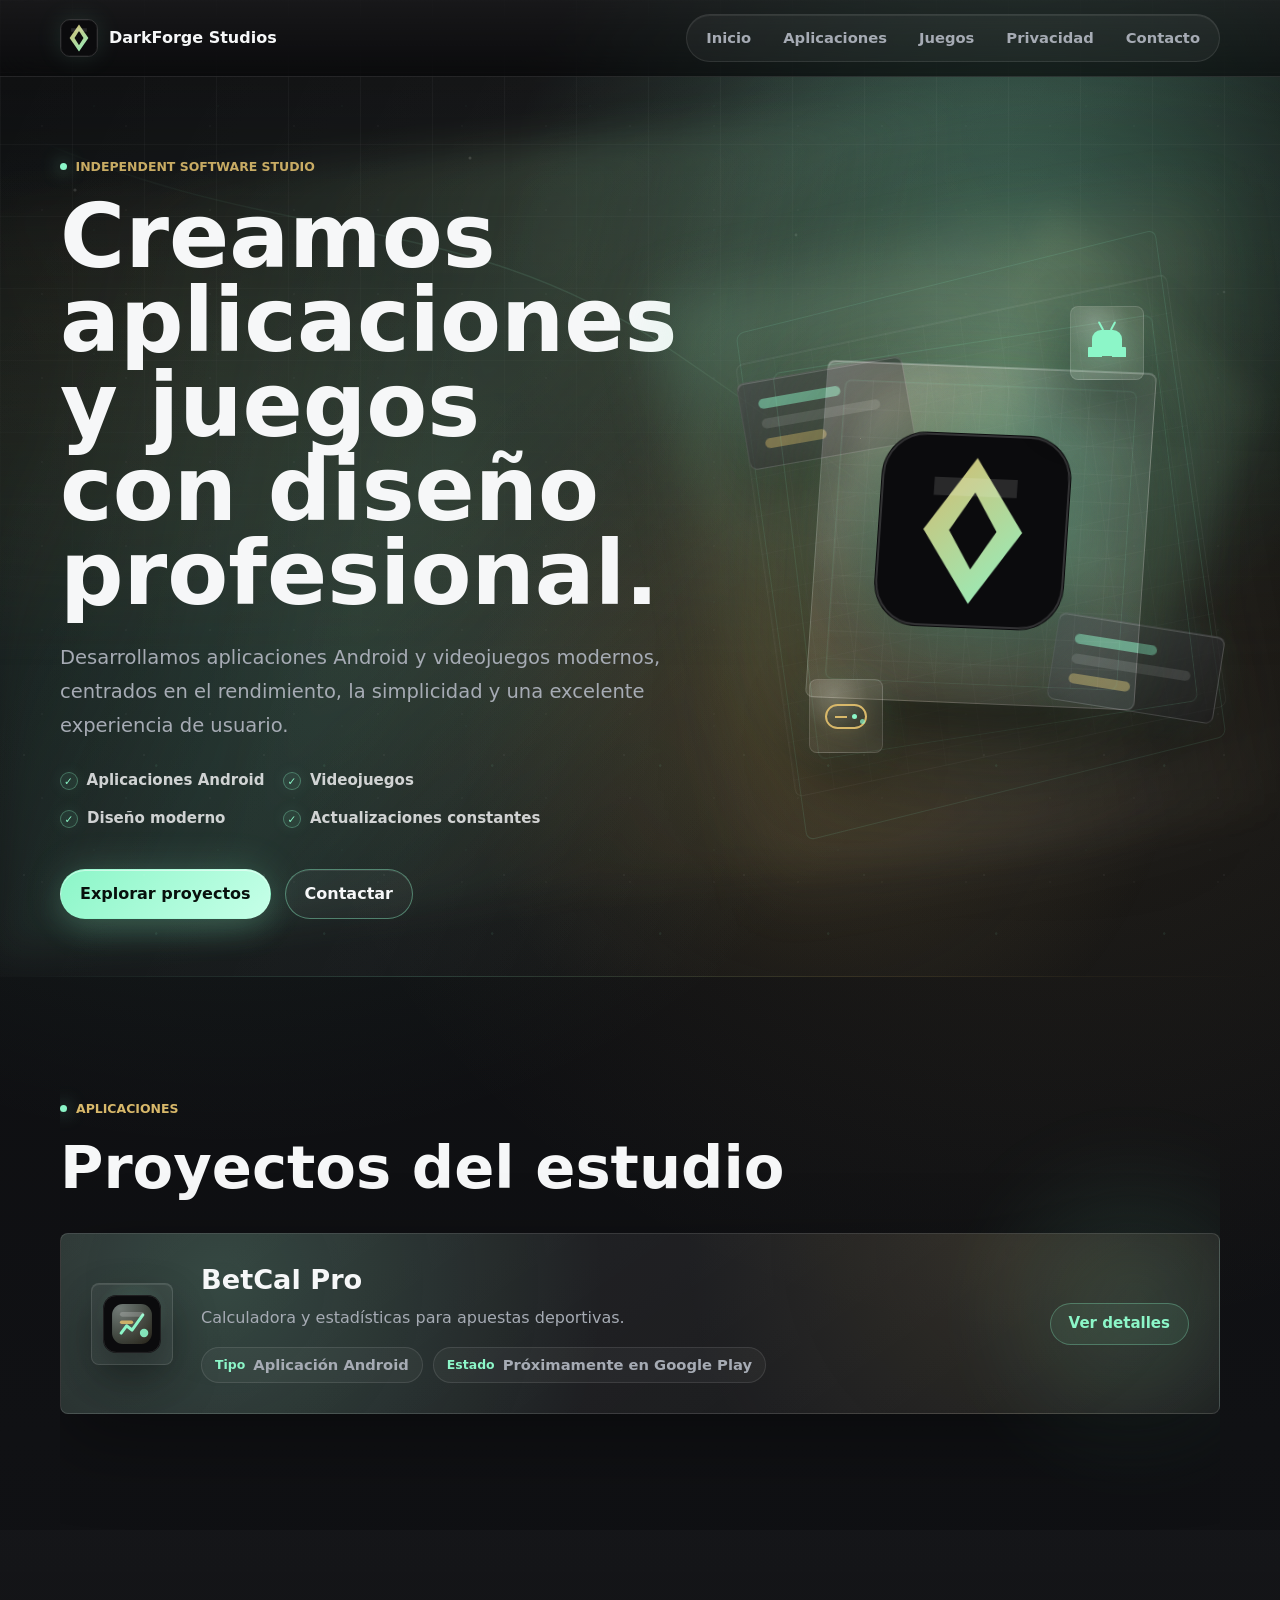
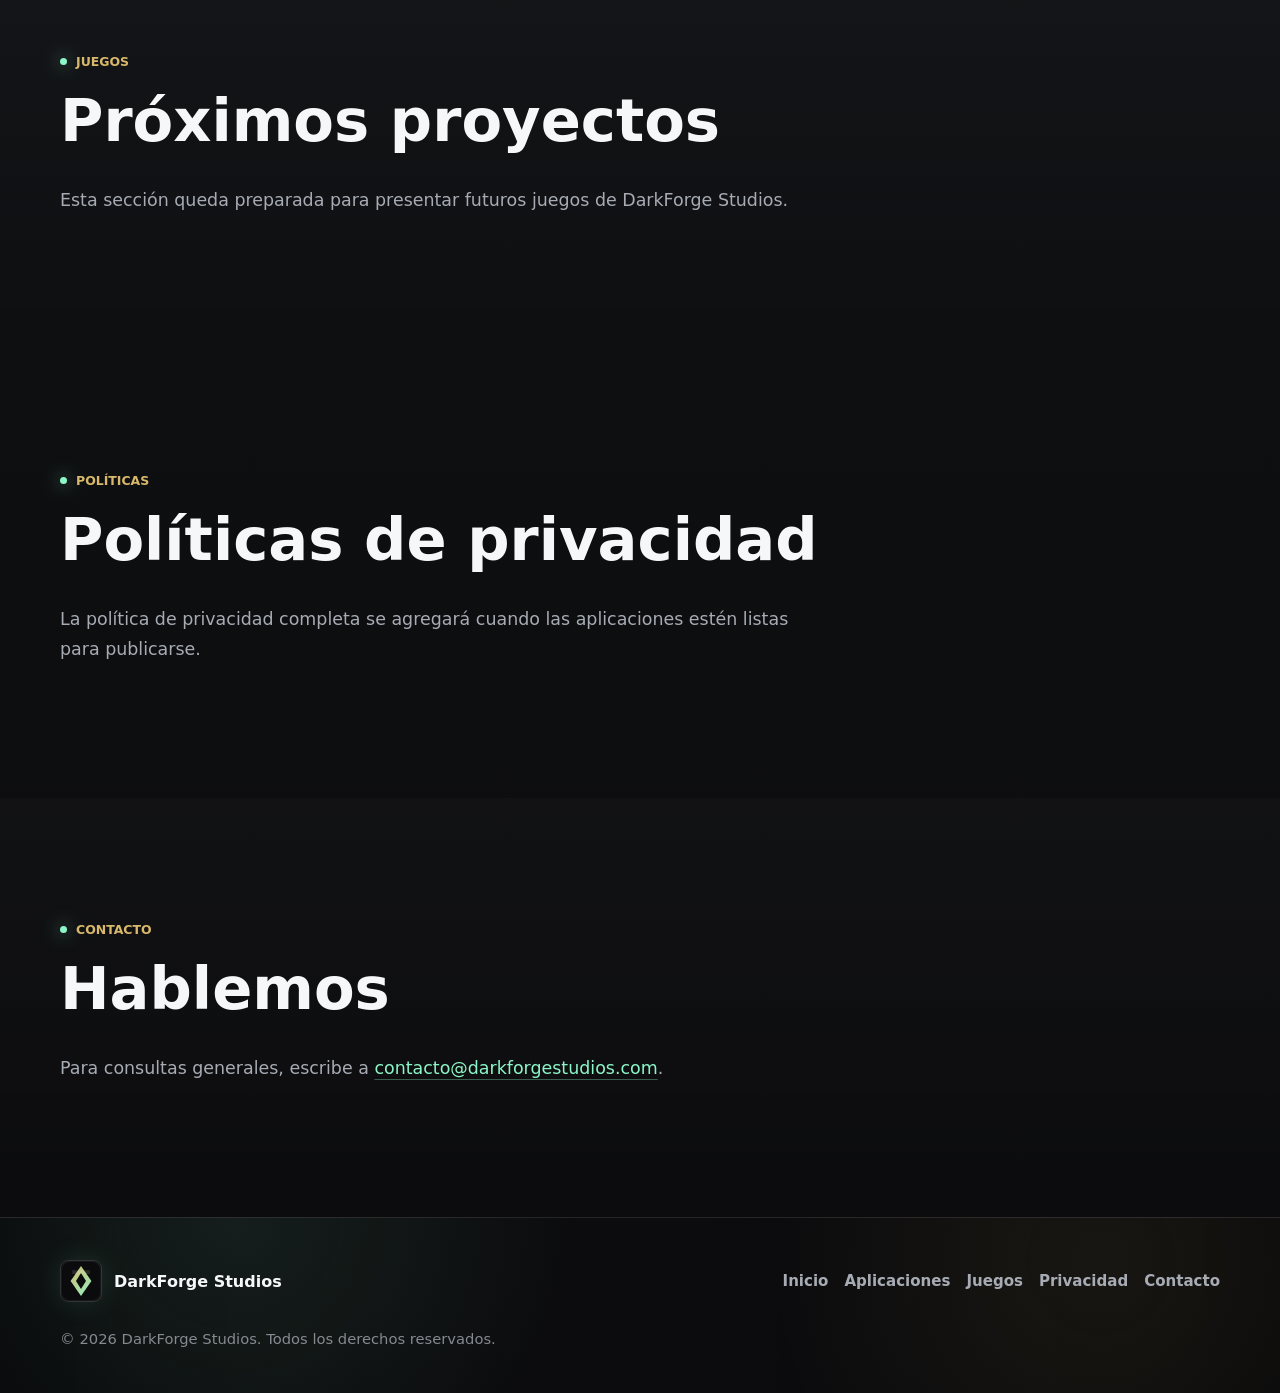
==== commit b6c89ea4: "Sprint 4 - Premium Experience" ====
--- a/index.html
+++ b/index.html
@@ -56,10 +56,34 @@
         </div>
 
         <div class="hero-visual" aria-label="Identidad visual de DarkForge Studios">
-          <div class="studio-emblem">
-            <span class="studio-emblem-orbit" aria-hidden="true"></span>
-            <span class="studio-emblem-glass" aria-hidden="true"></span>
-            <img src="assets/icons/darkforge-mark.svg" alt="Rombo de DarkForge Studios" class="studio-emblem-mark">
+          <div class="studio-scene">
+            <span class="studio-scene-grid" aria-hidden="true"></span>
+
+            <div class="studio-emblem">
+              <span class="studio-emblem-orbit" aria-hidden="true"></span>
+              <span class="studio-emblem-glass" aria-hidden="true"></span>
+              <img src="assets/icons/darkforge-mark.svg" alt="Rombo de DarkForge Studios" class="studio-emblem-mark">
+            </div>
+
+            <div class="floating-screen screen-primary" aria-hidden="true">
+              <span></span>
+              <span></span>
+              <span></span>
+            </div>
+
+            <div class="floating-screen screen-secondary" aria-hidden="true">
+              <span></span>
+              <span></span>
+              <span></span>
+            </div>
+
+            <div class="floating-symbol android-symbol" aria-label="Android" role="img">
+              <span></span>
+            </div>
+
+            <div class="floating-symbol gamepad-symbol" aria-label="Videojuegos" role="img">
+              <span></span>
+            </div>
           </div>
         </div>
       </div>
@@ -73,8 +97,13 @@
         </div>
 
         <a class="studio-app-card" href="betcal-pro.html" aria-label="Ver detalles de BetCal Pro">
+          <div class="project-icon">
+            <img src="assets/icons/betcal-pro-icon.svg" alt="" aria-hidden="true">
+          </div>
+
           <div class="studio-app-copy">
             <h3>BetCal Pro</h3>
+            <p>Calculadora y estad&iacute;sticas para apuestas deportivas.</p>
             <div class="project-details" aria-label="Resumen del proyecto BetCal Pro">
               <span><strong>Tipo</strong> Aplicaci&oacute;n Android</span>
               <span><strong>Estado</strong> Pr&oacute;ximamente en Google Play</span>
@@ -125,7 +154,22 @@
   </main>
 
   <footer class="site-footer">
-    <p>&copy; <span id="current-year"></span> DarkForge Studios. Todos los derechos reservados.</p>
+    <div class="footer-content">
+      <a class="footer-brand" href="#inicio" aria-label="DarkForge Studios inicio">
+        <img src="assets/icons/darkforge-mark.svg" alt="" class="footer-brand-icon">
+        <span>DarkForge Studios</span>
+      </a>
+
+      <nav class="footer-links" aria-label="Enlaces de pie de p&aacute;gina">
+        <a href="#inicio">Inicio</a>
+        <a href="#aplicaciones">Aplicaciones</a>
+        <a href="#juegos">Juegos</a>
+        <a href="#privacidad">Privacidad</a>
+        <a href="#contacto">Contacto</a>
+      </nav>
+
+      <p class="footer-copy">&copy; <span id="current-year">2026</span> DarkForge Studios. Todos los derechos reservados.</p>
+    </div>
   </footer>
 
   <script src="script.js"></script>
--- a/styles.css
+++ b/styles.css
@@ -467,11 +467,36 @@
   pointer-events: none;
 }
 
-.studio-emblem {
+.studio-scene {
   position: relative;
   display: grid;
   place-items: center;
-  width: min(100%, 420px);
+  width: min(100%, 520px);
+  min-height: 520px;
+}
+
+.studio-scene-grid {
+  position: absolute;
+  inset: 8% 4%;
+  border: 1px solid rgba(255, 255, 255, 0.08);
+  border-radius: 8px;
+  background:
+    linear-gradient(rgba(255, 255, 255, 0.035) 1px, transparent 1px),
+    linear-gradient(90deg, rgba(255, 255, 255, 0.035) 1px, transparent 1px),
+    radial-gradient(circle at 50% 42%, rgba(140, 246, 200, 0.12), transparent 56%);
+  background-size: 38px 38px, 38px 38px, cover;
+  box-shadow: inset 0 1px 0 rgba(255, 255, 255, 0.06);
+  opacity: 0.72;
+  transform: rotate(-8deg) skewY(-4deg);
+  pointer-events: none;
+}
+
+.studio-emblem {
+  position: relative;
+  z-index: 3;
+  display: grid;
+  place-items: center;
+  width: min(74%, 340px);
   aspect-ratio: 1;
   border: 1px solid rgba(255, 255, 255, 0.18);
   border-radius: 8px;
@@ -561,6 +586,157 @@
   transform: translateZ(34px);
 }
 
+.floating-screen {
+  position: absolute;
+  z-index: 2;
+  display: grid;
+  gap: 10px;
+  width: 168px;
+  padding: 18px;
+  border: 1px solid rgba(255, 255, 255, 0.13);
+  border-radius: 8px;
+  background:
+    linear-gradient(145deg, rgba(255, 255, 255, 0.16), rgba(255, 255, 255, 0.045)),
+    rgba(11, 11, 13, 0.66);
+  box-shadow:
+    0 28px 76px rgba(0, 0, 0, 0.34),
+    0 0 42px rgba(140, 246, 200, 0.08),
+    inset 0 1px 0 rgba(255, 255, 255, 0.18);
+  backdrop-filter: blur(18px);
+  animation: sceneFloat 5.8s ease-in-out infinite;
+}
+
+.floating-screen span {
+  display: block;
+  height: 10px;
+  border-radius: 999px;
+  background: rgba(255, 255, 255, 0.12);
+}
+
+.floating-screen span:nth-child(1) {
+  width: 64%;
+  background: rgba(140, 246, 200, 0.52);
+}
+
+.floating-screen span:nth-child(2) {
+  width: 92%;
+}
+
+.floating-screen span:nth-child(3) {
+  width: 48%;
+  background: rgba(216, 184, 106, 0.48);
+}
+
+.screen-primary {
+  left: 0;
+  top: 18%;
+  transform: rotate(-10deg);
+}
+
+.screen-secondary {
+  right: 0;
+  bottom: 16%;
+  transform: rotate(9deg);
+  animation-delay: 380ms;
+}
+
+.floating-symbol {
+  position: absolute;
+  z-index: 4;
+  display: grid;
+  place-items: center;
+  width: 74px;
+  height: 74px;
+  border: 1px solid rgba(255, 255, 255, 0.13);
+  border-radius: 8px;
+  background:
+    radial-gradient(circle at 32% 20%, rgba(255, 255, 255, 0.16), transparent 46%),
+    rgba(255, 255, 255, 0.055);
+  box-shadow:
+    0 24px 62px rgba(0, 0, 0, 0.34),
+    0 0 38px rgba(140, 246, 200, 0.1);
+  backdrop-filter: blur(16px);
+  animation: sceneFloat 6.4s ease-in-out 260ms infinite;
+}
+
+.android-symbol {
+  right: 16%;
+  top: 6%;
+}
+
+.android-symbol span {
+  position: relative;
+  width: 30px;
+  height: 26px;
+  border-radius: 9px 9px 7px 7px;
+  background: var(--color-primary);
+  box-shadow:
+    -12px 9px 0 -8px var(--color-primary),
+    12px 9px 0 -8px var(--color-primary),
+    0 0 24px rgba(140, 246, 200, 0.28);
+}
+
+.android-symbol span::before,
+.android-symbol span::after {
+  position: absolute;
+  top: -9px;
+  width: 2px;
+  height: 10px;
+  border-radius: 999px;
+  content: "";
+  background: var(--color-primary);
+}
+
+.android-symbol span::before {
+  left: 8px;
+  transform: rotate(-28deg);
+}
+
+.android-symbol span::after {
+  right: 8px;
+  transform: rotate(28deg);
+}
+
+.gamepad-symbol {
+  left: 14%;
+  bottom: 8%;
+  animation-delay: 620ms;
+}
+
+.gamepad-symbol span {
+  position: relative;
+  width: 42px;
+  height: 25px;
+  border: 2px solid var(--color-accent);
+  border-radius: 16px;
+  box-shadow: 0 0 22px rgba(216, 184, 106, 0.2);
+}
+
+.gamepad-symbol span::before,
+.gamepad-symbol span::after {
+  position: absolute;
+  content: "";
+}
+
+.gamepad-symbol span::before {
+  left: 8px;
+  top: 10px;
+  width: 12px;
+  height: 2px;
+  background: var(--color-accent);
+  box-shadow: 5px -5px 0 -1px var(--color-accent), 5px 5px 0 -1px var(--color-accent);
+}
+
+.gamepad-symbol span::after {
+  right: 8px;
+  top: 8px;
+  width: 5px;
+  height: 5px;
+  border-radius: 50%;
+  background: var(--color-primary);
+  box-shadow: 8px 5px 0 rgba(140, 246, 200, 0.72);
+}
+
 .section-heading {
   max-width: 760px;
   margin-bottom: 34px;
@@ -599,16 +775,17 @@
 .studio-app-card {
   position: relative;
   display: grid;
-  grid-template-columns: minmax(0, 1fr) auto;
+  grid-template-columns: 82px minmax(0, 1fr) auto;
   align-items: center;
   gap: 28px;
   overflow: hidden;
-  padding: 28px;
+  padding: 30px;
   border: 1px solid var(--color-border);
   border-radius: 8px;
   color: var(--color-text);
   background:
-    radial-gradient(circle at 12% 20%, rgba(140, 246, 200, 0.15), transparent 34%),
+    radial-gradient(circle at 14% 28%, rgba(140, 246, 200, 0.17), transparent 38%),
+    radial-gradient(circle at 82% 10%, rgba(216, 184, 106, 0.11), transparent 34%),
     linear-gradient(145deg, rgba(255, 255, 255, 0.095), rgba(255, 255, 255, 0.035));
   box-shadow: var(--shadow-soft);
   text-decoration: none;
@@ -629,7 +806,8 @@
 .studio-app-card:focus {
   border-color: rgba(140, 246, 200, 0.36);
   background:
-    radial-gradient(circle at 12% 20%, rgba(140, 246, 200, 0.2), transparent 36%),
+    radial-gradient(circle at 14% 28%, rgba(140, 246, 200, 0.22), transparent 40%),
+    radial-gradient(circle at 82% 10%, rgba(216, 184, 106, 0.14), transparent 36%),
     linear-gradient(145deg, rgba(255, 255, 255, 0.11), rgba(255, 255, 255, 0.045));
   box-shadow: 0 34px 90px rgba(0, 0, 0, 0.36), 0 0 48px rgba(140, 246, 200, 0.09);
   transform: translateY(-5px);
@@ -641,15 +819,43 @@
   transform: translateX(42%);
 }
 
+.project-icon,
 .studio-app-copy,
 .card-link {
   position: relative;
   z-index: 1;
+}
+
+.project-icon {
+  display: grid;
+  place-items: center;
+  width: 82px;
+  height: 82px;
+  border: 1px solid rgba(255, 255, 255, 0.12);
+  border-radius: 8px;
+  background:
+    radial-gradient(circle at 50% 38%, rgba(140, 246, 200, 0.18), transparent 56%),
+    rgba(255, 255, 255, 0.045);
+  box-shadow:
+    inset 0 1px 0 rgba(255, 255, 255, 0.1),
+    0 22px 48px rgba(0, 0, 0, 0.22);
+}
+
+.project-icon img {
+  width: 58px;
+  height: 58px;
+  filter: drop-shadow(0 14px 22px rgba(0, 0, 0, 0.34));
 }
 
 .studio-app-copy h3 {
   margin-bottom: 8px;
   font-size: 1.7rem;
+}
+
+.studio-app-copy p {
+  max-width: 560px;
+  margin-bottom: 16px;
+  color: var(--color-muted);
 }
 
 .project-details {
@@ -969,6 +1175,20 @@
 
 .product-screenshots {
   position: relative;
+  overflow-x: clip;
+}
+
+.product-screenshots::before {
+  position: absolute;
+  right: -8%;
+  top: 18%;
+  z-index: -1;
+  width: 360px;
+  height: 360px;
+  content: "";
+  background: radial-gradient(circle, rgba(140, 246, 200, 0.14), transparent 68%);
+  filter: blur(32px);
+  pointer-events: none;
 }
 
 .screenshots-heading {
@@ -976,33 +1196,45 @@
   margin-bottom: 28px;
 }
 
+.screenshots-heading h2,
 .screenshots-heading h3 {
   font-size: 2rem;
 }
 
 .screenshots-carousel {
   position: relative;
+  padding: 18px;
+  border: 1px solid rgba(255, 255, 255, 0.09);
+  border-radius: 8px;
+  background:
+    linear-gradient(145deg, rgba(255, 255, 255, 0.065), rgba(255, 255, 255, 0.02)),
+    rgba(255, 255, 255, 0.025);
+  box-shadow: 0 28px 86px rgba(0, 0, 0, 0.28);
 }
 
 .screenshots-track {
   display: flex;
-  gap: 18px;
+  gap: 16px;
   max-width: 100%;
   overflow-x: auto;
-  padding: 8px 2px 22px;
+  padding: 4px 2px 14px;
   scroll-behavior: smooth;
   scroll-snap-type: x mandatory;
   scrollbar-color: rgba(140, 246, 200, 0.28) transparent;
 }
 
 .screenshots-track img {
-  flex: 0 0 330px;
+  flex: 0 0 calc((100% - 32px) / 3);
   width: 100%;
-  max-width: 82vw;
+  min-width: 0;
+  aspect-ratio: 390 / 760;
+  object-fit: cover;
   border: 1px solid rgba(255, 255, 255, 0.12);
   border-radius: 8px;
-  background: rgba(255, 255, 255, 0.04);
-  box-shadow: 0 28px 80px rgba(0, 0, 0, 0.28);
+  background:
+    linear-gradient(145deg, rgba(255, 255, 255, 0.09), rgba(255, 255, 255, 0.03)),
+    rgba(255, 255, 255, 0.04);
+  box-shadow: 0 24px 70px rgba(0, 0, 0, 0.26);
   scroll-snap-align: start;
   transition: transform 260ms ease, border-color 260ms ease, box-shadow 260ms ease;
 }
@@ -1039,11 +1271,11 @@
 }
 
 .carousel-prev {
-  left: -12px;
+  left: -3px;
 }
 
 .carousel-next {
-  right: -12px;
+  right: -3px;
 }
 
 .product-page {
@@ -1224,15 +1456,80 @@
 }
 
 .site-footer {
-  padding: 34px 16px;
+  position: relative;
+  overflow: hidden;
+  padding: 42px 0;
   color: var(--color-muted);
-  background: #08080a;
+  background:
+    radial-gradient(circle at 18% 0%, rgba(140, 246, 200, 0.09), transparent 32%),
+    radial-gradient(circle at 86% 24%, rgba(216, 184, 106, 0.08), transparent 30%),
+    #08080a;
   border-top: 1px solid var(--color-border);
-  text-align: center;
-}
-
-.site-footer p {
+}
+
+.site-footer::before {
+  position: absolute;
+  inset: 0;
+  content: "";
+  background: linear-gradient(90deg, transparent, rgba(255, 255, 255, 0.045), transparent);
+  opacity: 0.42;
+  pointer-events: none;
+}
+
+.footer-content {
+  position: relative;
+  display: grid;
+  grid-template-columns: minmax(0, 1fr) auto;
+  align-items: center;
+  gap: 24px 32px;
+  width: min(100% - 40px, var(--max-width));
+  margin: 0 auto;
+}
+
+.footer-brand {
+  display: inline-flex;
+  align-items: center;
+  gap: 12px;
+  width: fit-content;
+  color: var(--color-text);
+  font-weight: 760;
+  text-decoration: none;
+}
+
+.footer-brand-icon {
+  width: 42px;
+  height: 42px;
+  border: 1px solid rgba(255, 255, 255, 0.14);
+  border-radius: 8px;
+  box-shadow: 0 0 28px rgba(140, 246, 200, 0.12);
+}
+
+.footer-links {
+  display: flex;
+  flex-wrap: wrap;
+  justify-content: flex-end;
+  gap: 8px 16px;
+}
+
+.footer-links a {
+  color: var(--color-muted);
+  font-size: 0.94rem;
+  font-weight: 650;
+  text-decoration: none;
+  transition: color 220ms ease, transform 220ms ease;
+}
+
+.footer-links a:hover,
+.footer-links a:focus {
+  color: var(--color-primary);
+  transform: translateY(-1px);
+}
+
+.footer-copy {
+  grid-column: 1 / -1;
   margin: 0;
+  color: rgba(166, 171, 180, 0.78);
+  font-size: 0.92rem;
 }
 
 .reveal {
@@ -1321,6 +1618,17 @@
   }
 }
 
+@keyframes sceneFloat {
+  0%,
+  100% {
+    translate: 0 0;
+  }
+
+  50% {
+    translate: 0 -7px;
+  }
+}
+
 @media (max-width: 980px) {
   .hero {
     height: auto;
@@ -1336,10 +1644,22 @@
     min-height: auto;
   }
 
+  .studio-scene {
+    min-height: 480px;
+  }
+
   .studio-emblem {
     width: min(100%, 360px);
     animation-name: studioEmblemFloatMobile;
     transform: none;
+  }
+
+  .screen-primary {
+    left: 4%;
+  }
+
+  .screen-secondary {
+    right: 4%;
   }
 }
 
@@ -1428,6 +1748,30 @@
     width: min(100%, 300px);
   }
 
+  .studio-scene {
+    min-height: 430px;
+  }
+
+  .floating-screen {
+    width: 132px;
+    padding: 14px;
+  }
+
+  .screen-primary {
+    left: 0;
+    top: 12%;
+  }
+
+  .screen-secondary {
+    right: 0;
+    bottom: 12%;
+  }
+
+  .floating-symbol {
+    width: 58px;
+    height: 58px;
+  }
+
   .studio-emblem-orbit {
     inset: -18px;
   }
@@ -1476,7 +1820,12 @@
   }
 
   .studio-app-card {
-    grid-template-columns: minmax(0, 1fr) auto;
+    grid-template-columns: 74px minmax(0, 1fr) auto;
+  }
+
+  .project-icon {
+    width: 74px;
+    height: 74px;
   }
 
   .product-page-hero {
@@ -1516,6 +1865,11 @@
     padding: 22px;
   }
 
+  .project-icon {
+    width: 74px;
+    height: 74px;
+  }
+
   .card-link {
     grid-column: auto;
     width: 100%;
@@ -1566,11 +1920,26 @@
   }
 
   .screenshots-track img {
-    flex-basis: min(78vw, 300px);
+    flex-basis: min(76vw, 280px);
   }
 
   .carousel-btn {
-    display: none;
+    width: 36px;
+    height: 36px;
+    opacity: 0.86;
+  }
+
+  .footer-content {
+    grid-template-columns: 1fr;
+    width: min(100% - 28px, var(--max-width));
+  }
+
+  .footer-links {
+    justify-content: flex-start;
+  }
+
+  .footer-copy {
+    font-size: 0.88rem;
   }
 }
 
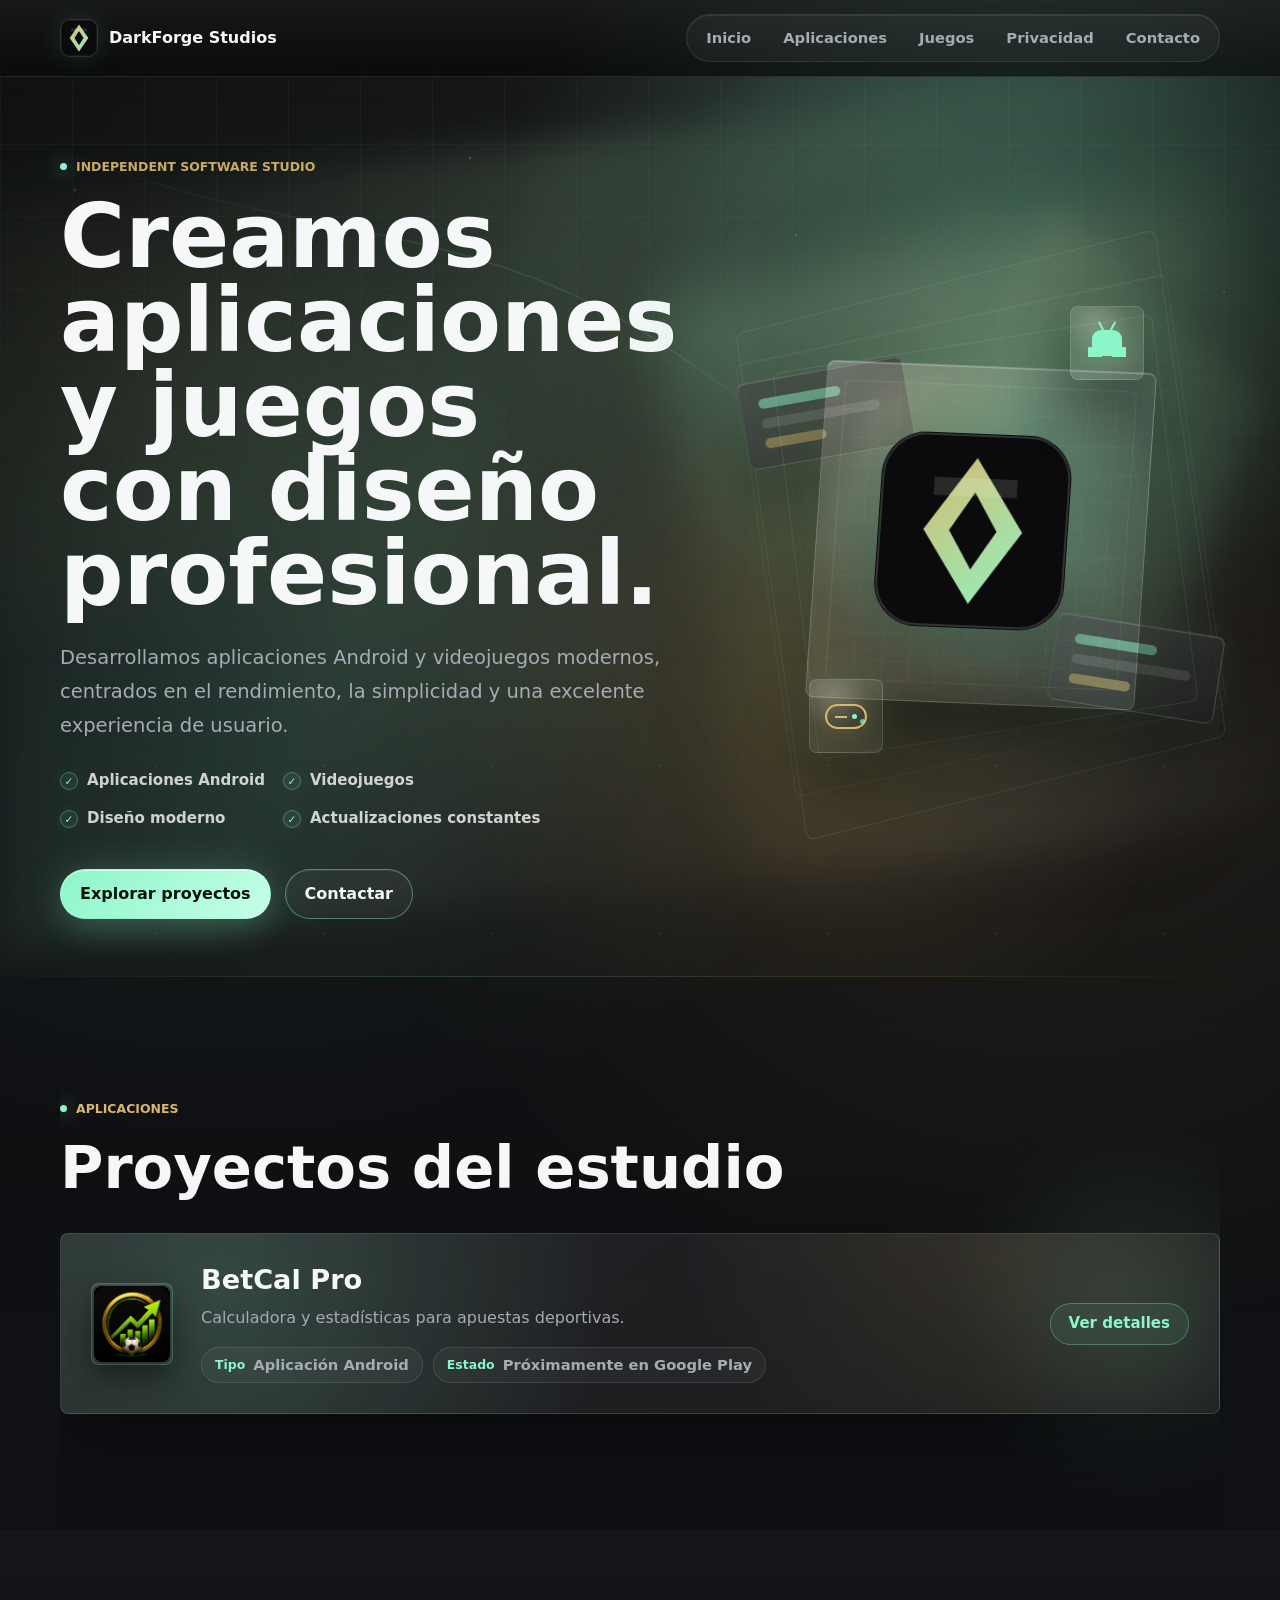
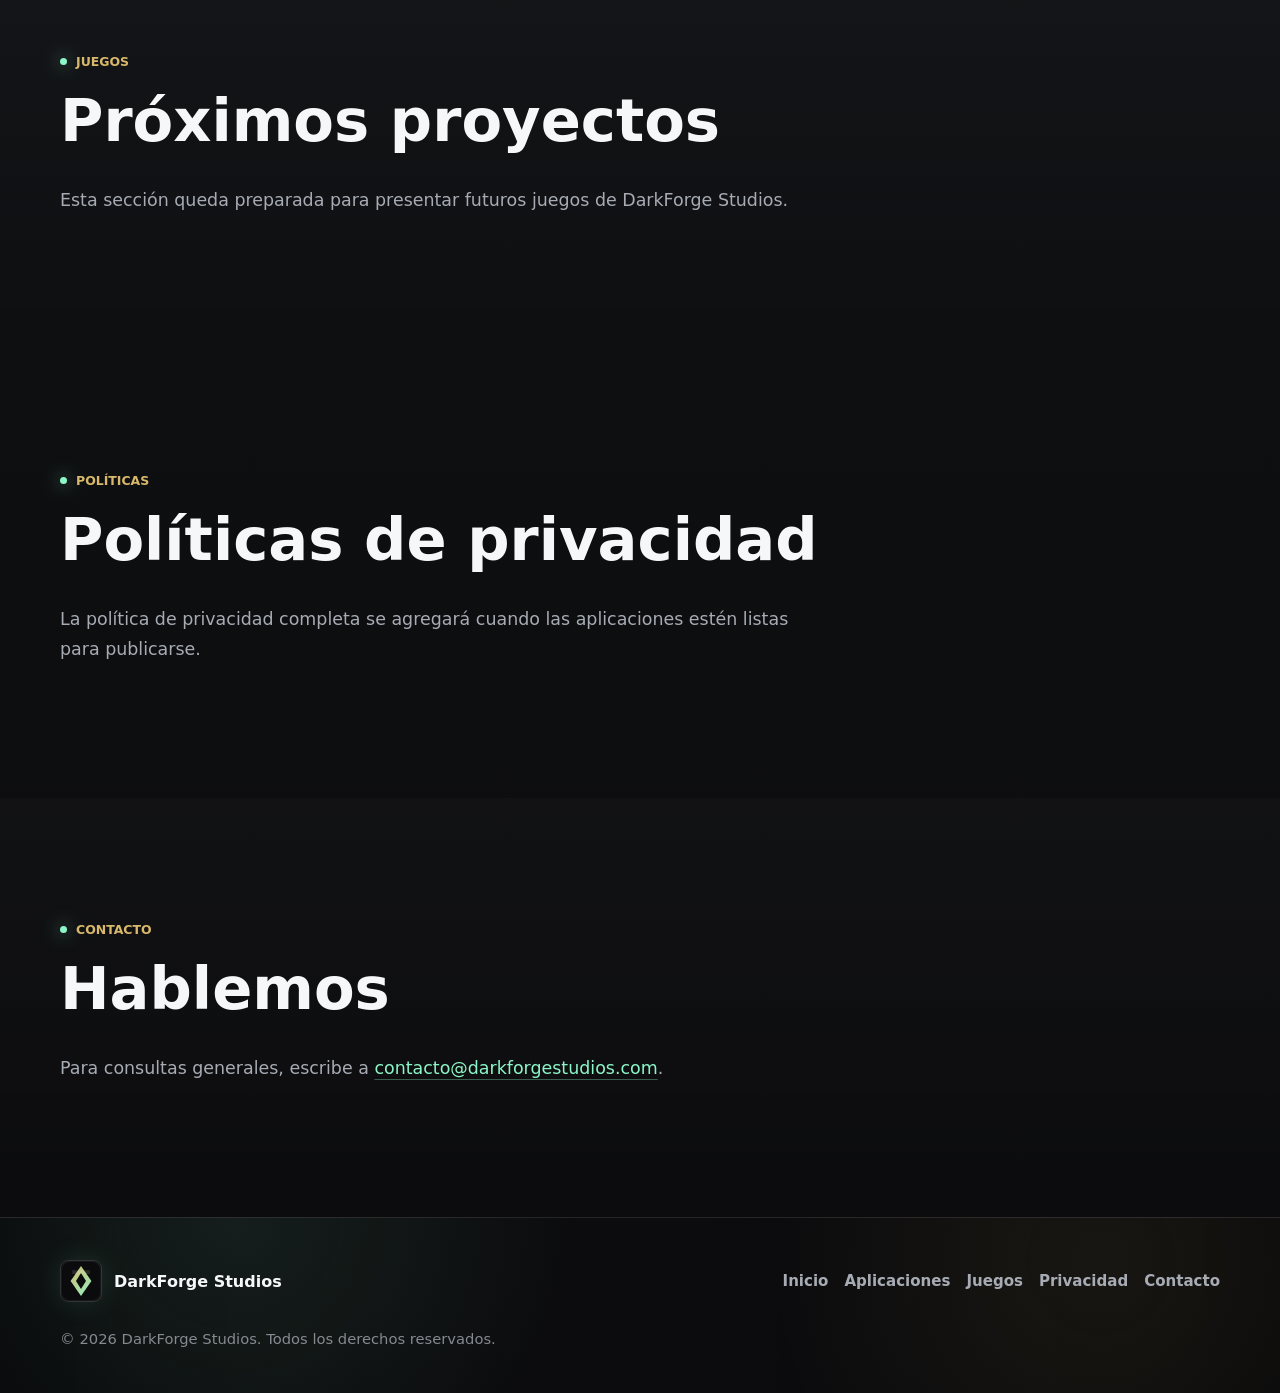
==== commit 0cbf0dd2: "Fix - Use official BetCal Pro launcher icon" ====
--- a/index.html
+++ b/index.html
@@ -98,7 +98,7 @@
 
         <a class="studio-app-card" href="betcal-pro.html" aria-label="Ver detalles de BetCal Pro">
           <div class="project-icon">
-            <img src="assets/icons/betcal-pro-icon.svg" alt="" aria-hidden="true">
+            <img src="assets/icons/betcal-pro-launcher.png" alt="" aria-hidden="true">
           </div>
 
           <div class="studio-app-copy">
--- a/styles.css
+++ b/styles.css
@@ -831,20 +831,41 @@
   place-items: center;
   width: 82px;
   height: 82px;
-  border: 1px solid rgba(255, 255, 255, 0.12);
+  border: 1px solid rgba(140, 246, 200, 0.24);
   border-radius: 8px;
   background:
     radial-gradient(circle at 50% 38%, rgba(140, 246, 200, 0.18), transparent 56%),
     rgba(255, 255, 255, 0.045);
   box-shadow:
     inset 0 1px 0 rgba(255, 255, 255, 0.1),
-    0 22px 48px rgba(0, 0, 0, 0.22);
+    0 18px 42px rgba(0, 0, 0, 0.26);
+  transition: border-color 240ms ease, box-shadow 240ms ease, transform 240ms ease;
 }
 
 .project-icon img {
-  width: 58px;
-  height: 58px;
-  filter: drop-shadow(0 14px 22px rgba(0, 0, 0, 0.34));
+  width: 76px;
+  height: 76px;
+  border-radius: 8px;
+  box-shadow: 0 12px 26px rgba(0, 0, 0, 0.28);
+  object-fit: cover;
+  transition: box-shadow 240ms ease, transform 240ms ease;
+}
+
+.studio-app-card:hover .project-icon,
+.studio-app-card:focus .project-icon {
+  border-color: rgba(140, 246, 200, 0.46);
+  box-shadow:
+    inset 0 1px 0 rgba(255, 255, 255, 0.14),
+    0 18px 42px rgba(0, 0, 0, 0.3),
+    0 0 28px rgba(140, 246, 200, 0.18);
+  transform: translateY(-1px);
+}
+
+.studio-app-card:hover .project-icon img,
+.studio-app-card:focus .project-icon img {
+  box-shadow:
+    0 12px 26px rgba(0, 0, 0, 0.3),
+    0 0 22px rgba(140, 246, 200, 0.18);
 }
 
 .studio-app-copy h3 {
@@ -1824,8 +1845,8 @@
   }
 
   .project-icon {
-    width: 74px;
-    height: 74px;
+    width: 80px;
+    height: 80px;
   }
 
   .product-page-hero {
@@ -1866,8 +1887,8 @@
   }
 
   .project-icon {
-    width: 74px;
-    height: 74px;
+    width: 80px;
+    height: 80px;
   }
 
   .card-link {
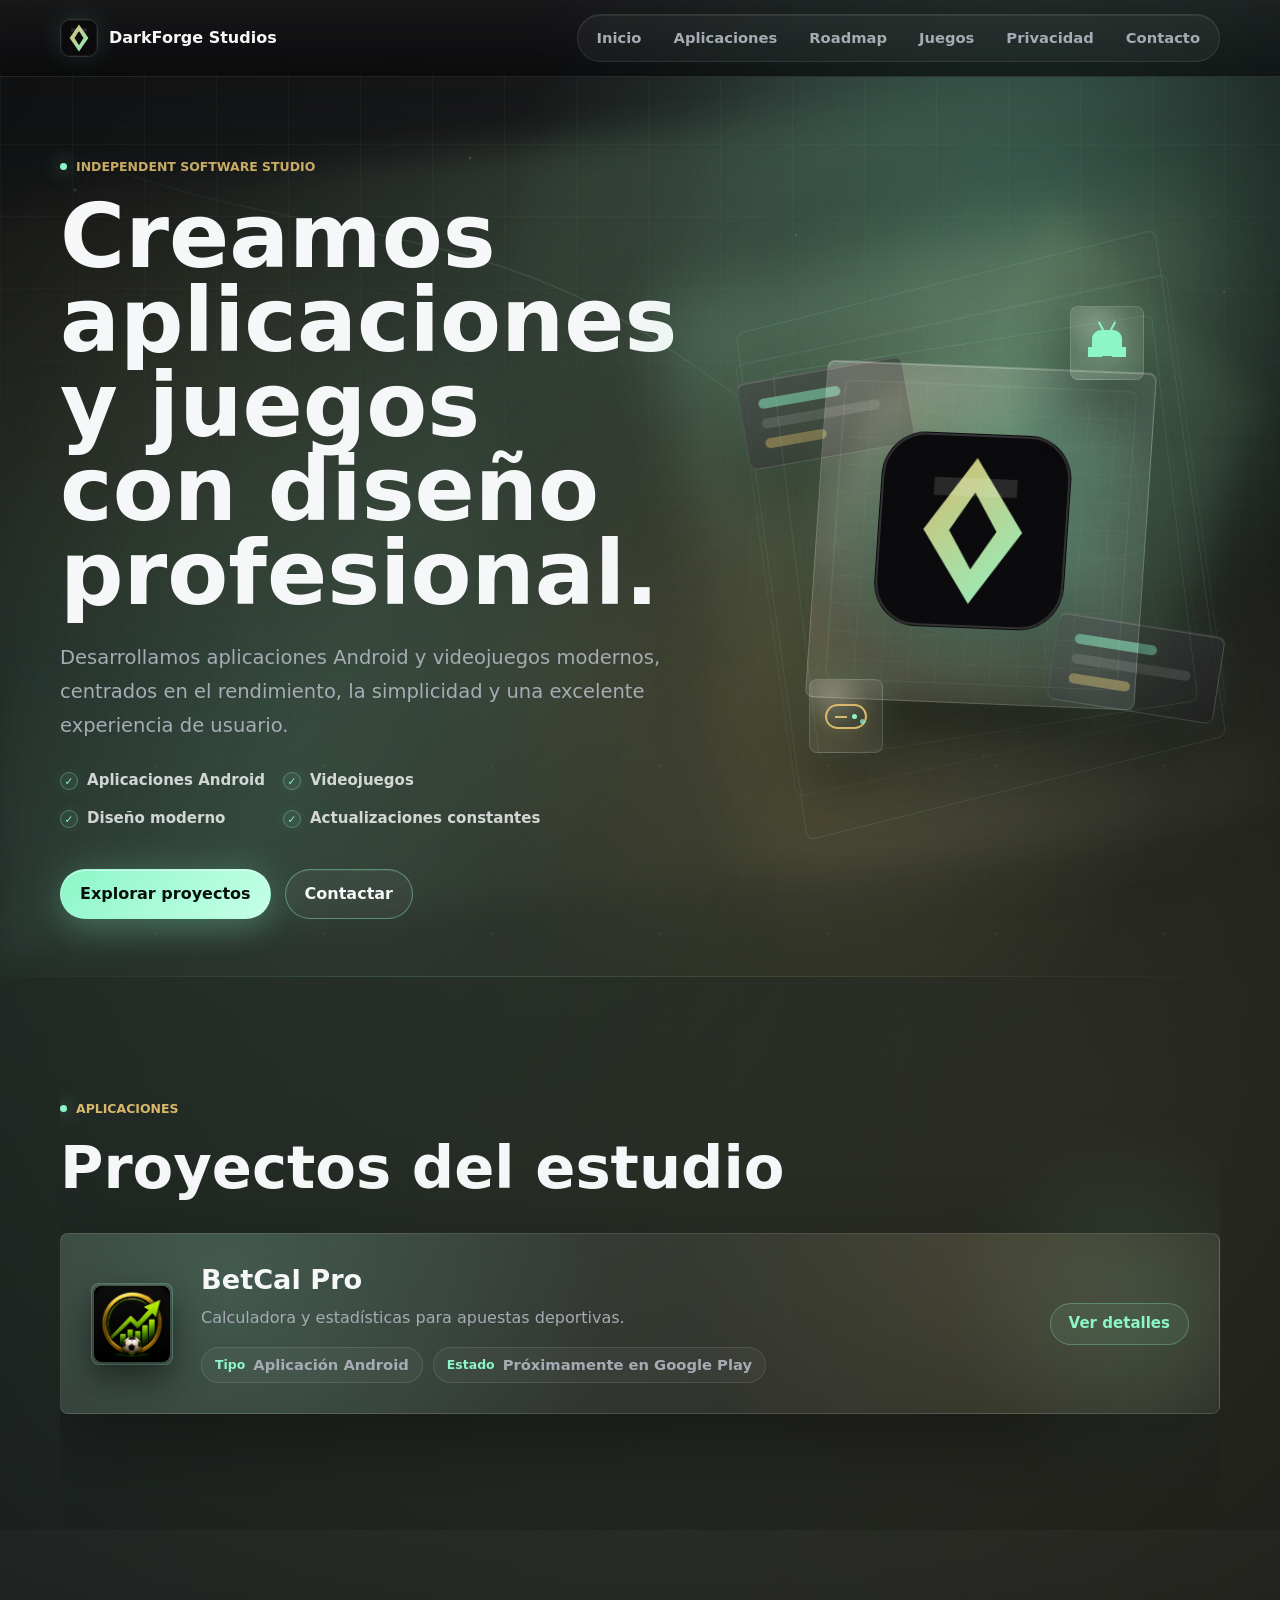
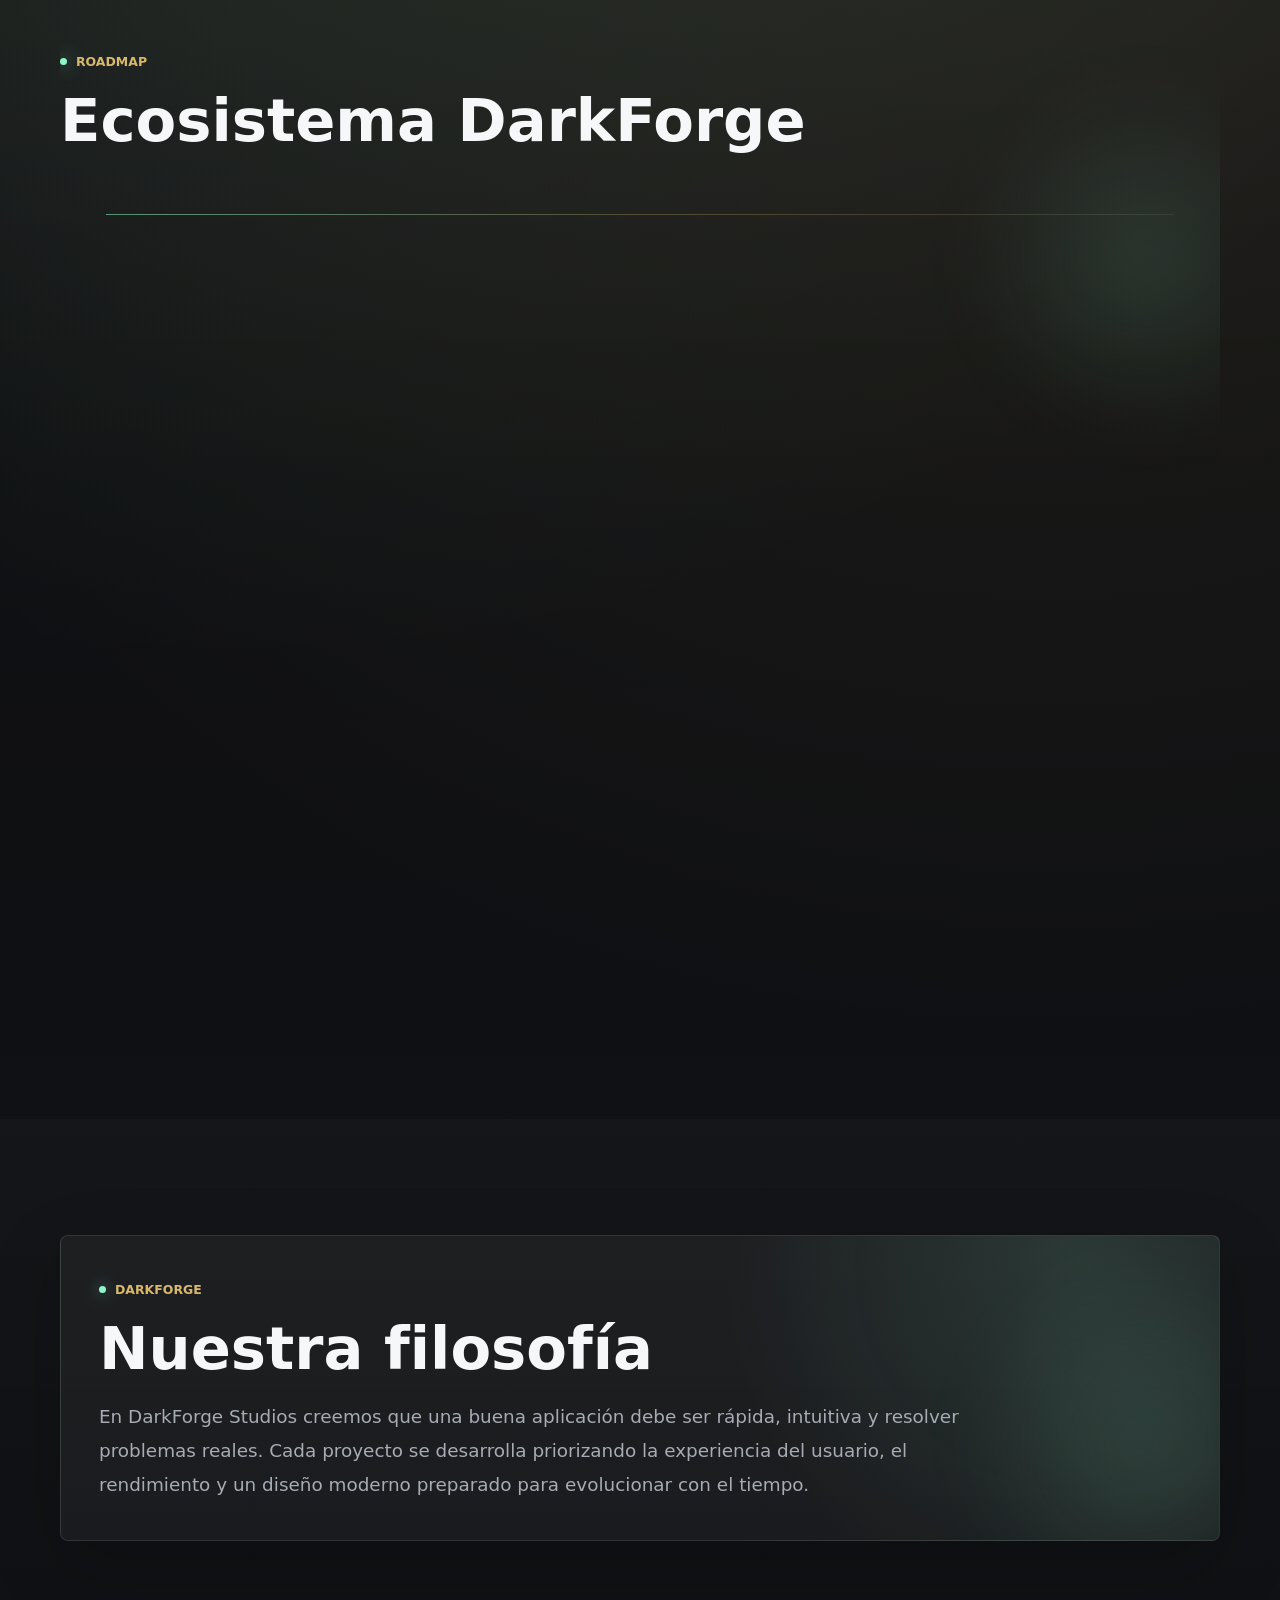
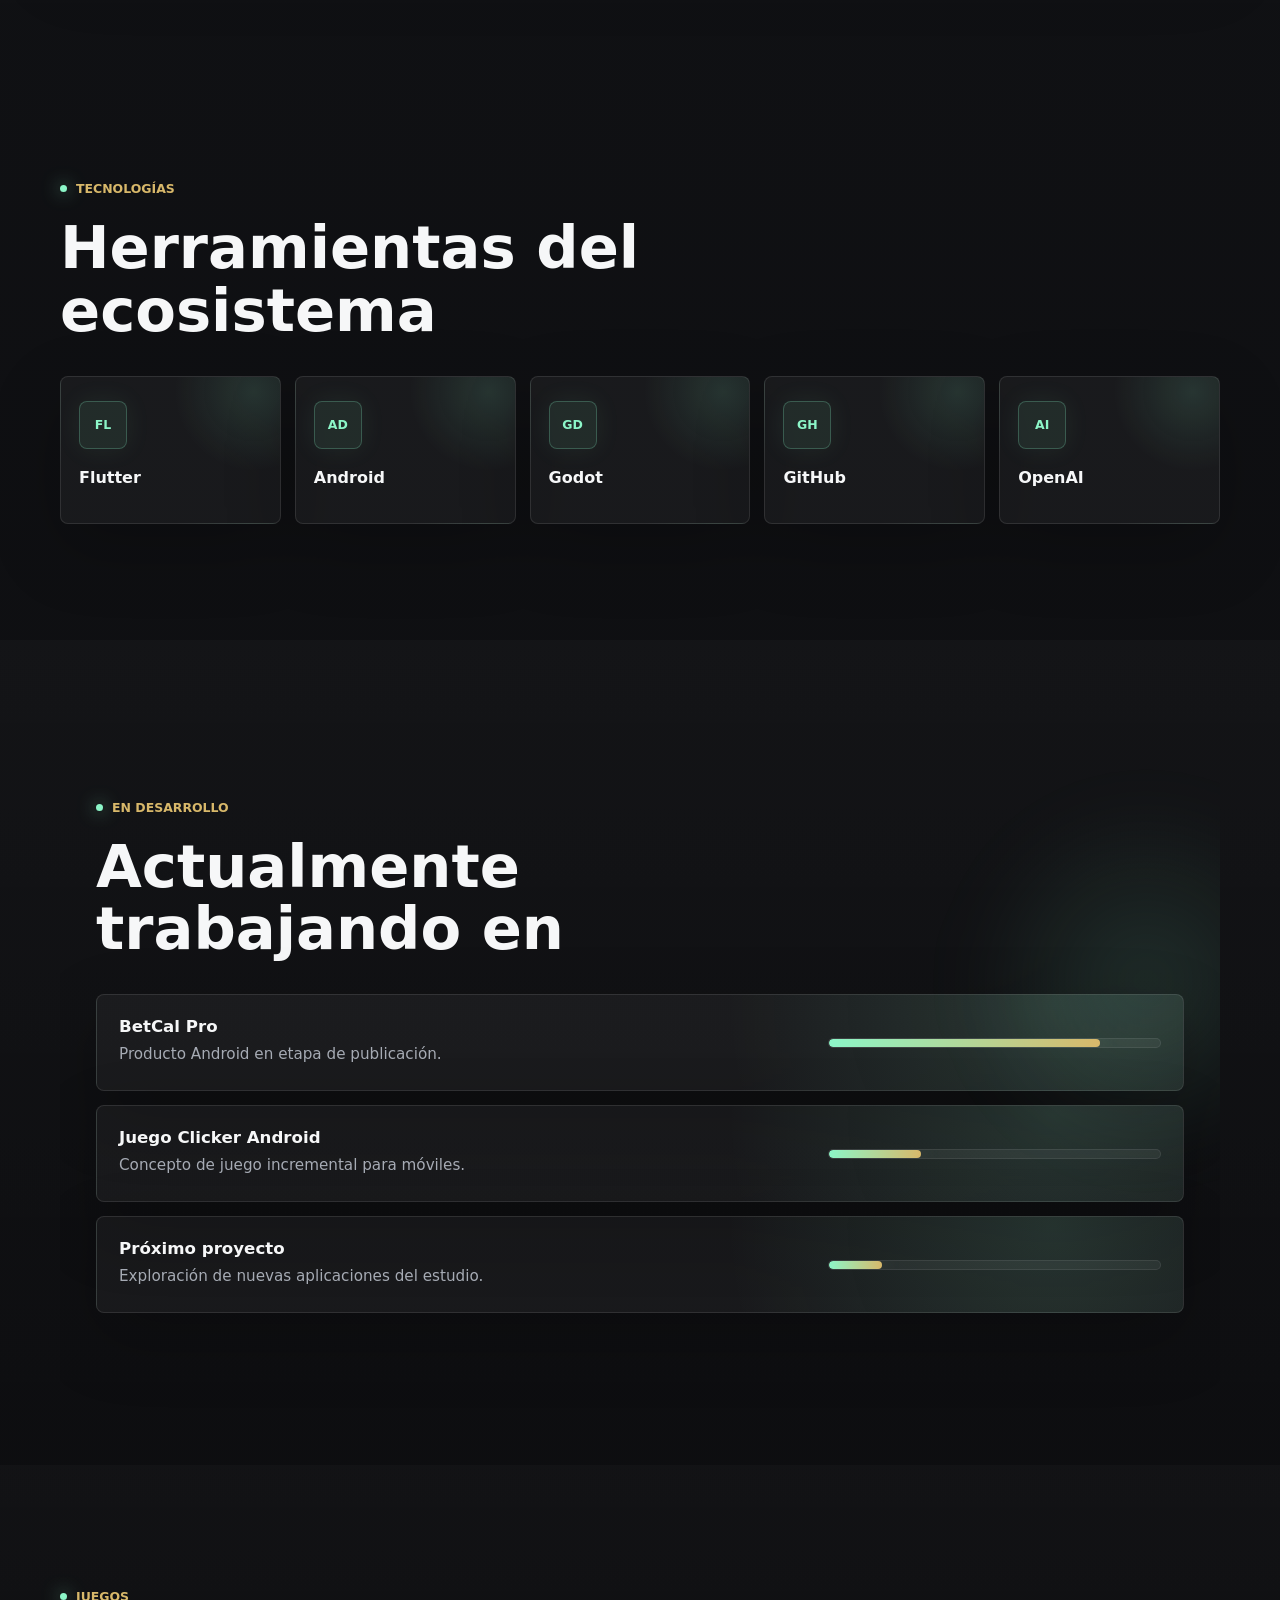
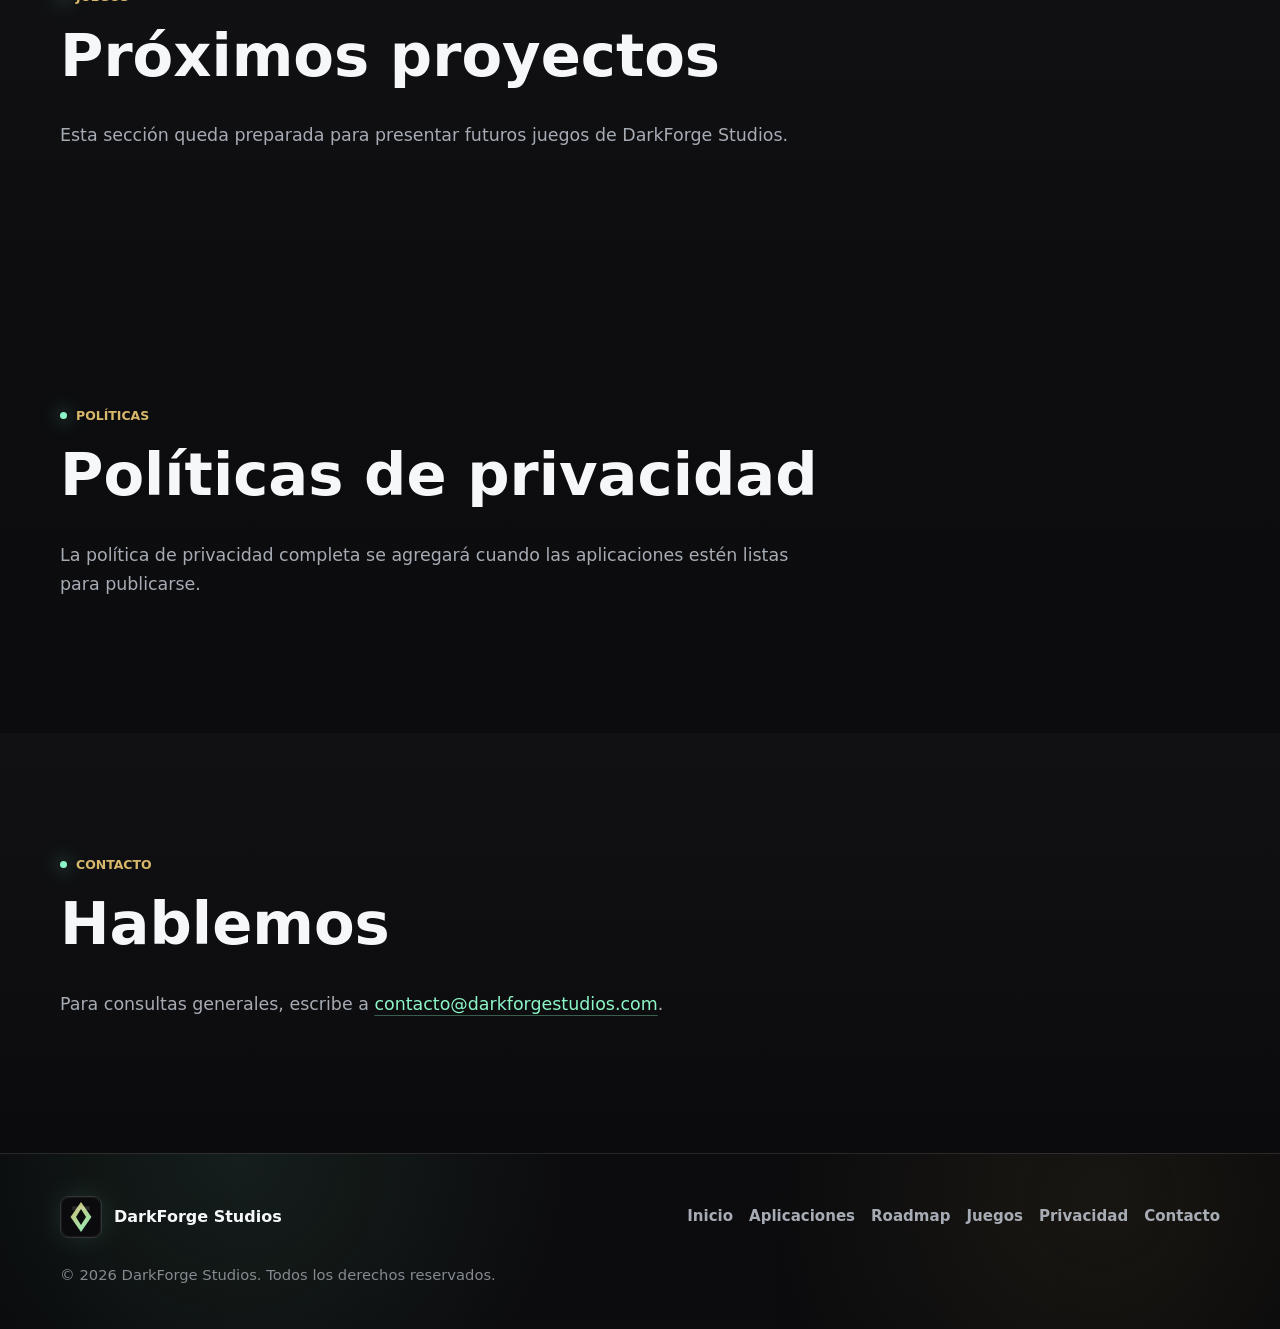
==== commit 5ec01587: "Sprint 5 - DarkForge Ecosystem" ====
--- a/index.html
+++ b/index.html
@@ -3,10 +3,49 @@
 <head>
   <meta charset="UTF-8">
   <meta name="viewport" content="width=device-width, initial-scale=1.0">
-  <meta name="description" content="Sitio oficial de DarkForge Studios: aplicaciones, juegos, politicas y contacto.">
-  <title>DarkForge Studios</title>
+  <meta name="description" content="DarkForge Studios desarrolla aplicaciones Android y videojuegos modernos con enfoque premium, rendimiento, simplicidad y experiencia de usuario.">
+  <meta name="keywords" content="DarkForge Studios, aplicaciones Android, videojuegos, BetCal Pro, desarrollo independiente, Flutter, Android, Godot">
+  <meta name="author" content="DarkForge Studios">
+  <meta name="robots" content="index, follow">
+  <meta name="theme-color" content="#0B0B0D">
+  <meta property="og:type" content="website">
+  <meta property="og:title" content="DarkForge Studios | Aplicaciones Android y videojuegos">
+  <meta property="og:description" content="Estudio independiente de software enfocado en aplicaciones Android y videojuegos modernos.">
+  <meta property="og:url" content="https://thedarkv1.github.io/darkforge-studios/">
+  <meta property="og:image" content="https://thedarkv1.github.io/darkforge-studios/assets/icons/darkforge-mark.svg">
+  <meta name="twitter:card" content="summary">
+  <meta name="twitter:title" content="DarkForge Studios | Aplicaciones Android y videojuegos">
+  <meta name="twitter:description" content="Aplicaciones Android y videojuegos modernos con diseno premium.">
+  <meta name="twitter:image" content="https://thedarkv1.github.io/darkforge-studios/assets/icons/darkforge-mark.svg">
+  <link rel="canonical" href="https://thedarkv1.github.io/darkforge-studios/">
+  <title>DarkForge Studios | Aplicaciones Android y videojuegos</title>
   <link rel="icon" href="assets/icons/darkforge-mark.svg" type="image/svg+xml">
   <link rel="stylesheet" href="styles.css">
+  <script type="application/ld+json">
+    {
+      "@context": "https://schema.org",
+      "@graph": [
+        {
+          "@type": "Organization",
+          "@id": "https://thedarkv1.github.io/darkforge-studios/#organization",
+          "name": "DarkForge Studios",
+          "url": "https://thedarkv1.github.io/darkforge-studios/",
+          "logo": "https://thedarkv1.github.io/darkforge-studios/assets/icons/darkforge-mark.svg",
+          "email": "contacto@darkforgestudios.com",
+          "foundingDate": "2026"
+        },
+        {
+          "@type": "WebSite",
+          "@id": "https://thedarkv1.github.io/darkforge-studios/#website",
+          "name": "DarkForge Studios",
+          "url": "https://thedarkv1.github.io/darkforge-studios/",
+          "publisher": {
+            "@id": "https://thedarkv1.github.io/darkforge-studios/#organization"
+          }
+        }
+      ]
+    }
+  </script>
 </head>
 <body>
   <header class="site-header">
@@ -26,6 +65,7 @@
       <ul class="nav-menu" id="nav-menu">
         <li><a href="#inicio">Inicio</a></li>
         <li><a href="#aplicaciones">Aplicaciones</a></li>
+        <li><a href="#roadmap">Roadmap</a></li>
         <li><a href="#juegos">Juegos</a></li>
         <li><a href="#privacidad">Privacidad</a></li>
         <li><a href="#contacto">Contacto</a></li>
@@ -115,6 +155,159 @@
       </div>
     </section>
 
+    <section class="section alt-section" id="roadmap">
+      <div class="section-content ecosystem-section reveal">
+        <div class="section-heading">
+          <p class="eyebrow">ROADMAP</p>
+          <h2>Ecosistema DarkForge</h2>
+        </div>
+
+        <div class="roadmap-line" aria-label="Roadmap del estudio">
+          <article class="roadmap-card is-active reveal">
+            <span class="roadmap-dot" aria-hidden="true"></span>
+            <h3>BetCal Pro</h3>
+            <p>Estado:</p>
+            <strong>Pr&oacute;ximamente en Google Play</strong>
+          </article>
+
+          <article class="roadmap-card reveal">
+            <span class="roadmap-dot" aria-hidden="true"></span>
+            <h3>Juego Clicker Android</h3>
+            <p>Estado:</p>
+            <strong>En planificaci&oacute;n</strong>
+          </article>
+
+          <article class="roadmap-card reveal">
+            <span class="roadmap-dot" aria-hidden="true"></span>
+            <h3>Pr&oacute;xima aplicaci&oacute;n</h3>
+            <p>Estado:</p>
+            <strong>Concepto</strong>
+          </article>
+
+          <article class="roadmap-card reveal">
+            <span class="roadmap-dot" aria-hidden="true"></span>
+            <h3>Proyecto secreto</h3>
+            <p>Estado:</p>
+            <strong>En investigaci&oacute;n</strong>
+          </article>
+        </div>
+      </div>
+    </section>
+
+    <section class="section" id="estadisticas">
+      <div class="section-content reveal">
+        <div class="section-heading">
+          <p class="eyebrow">Estudio</p>
+          <h2>Base preparada para crecer</h2>
+        </div>
+
+        <div class="stats-grid" aria-label="Estad&iacute;sticas de DarkForge Studios">
+          <article class="stat-card">
+            <strong><span data-counter data-target="1">0</span></strong>
+            <p>Aplicaci&oacute;n</p>
+          </article>
+
+          <article class="stat-card">
+            <strong><span data-counter data-target="1">0</span></strong>
+            <p>Juego en desarrollo</p>
+          </article>
+
+          <article class="stat-card">
+            <strong><span data-counter data-target="2026">0</span></strong>
+            <p>Fundaci&oacute;n</p>
+          </article>
+
+          <article class="stat-card">
+            <strong><span data-counter data-target="100" data-suffix="%">0</span></strong>
+            <p>Desarrollo independiente</p>
+          </article>
+        </div>
+      </div>
+    </section>
+
+    <section class="section alt-section" id="filosofia">
+      <div class="section-content philosophy-panel reveal">
+        <div class="section-heading">
+          <p class="eyebrow">DarkForge</p>
+          <h2>Nuestra filosof&iacute;a</h2>
+        </div>
+        <p class="section-text philosophy-text">
+          En DarkForge Studios creemos que una buena aplicaci&oacute;n debe ser r&aacute;pida, intuitiva y resolver problemas reales. Cada proyecto se desarrolla priorizando la experiencia del usuario, el rendimiento y un dise&ntilde;o moderno preparado para evolucionar con el tiempo.
+        </p>
+      </div>
+    </section>
+
+    <section class="section" id="tecnologias">
+      <div class="section-content reveal">
+        <div class="section-heading">
+          <p class="eyebrow">Tecnolog&iacute;as</p>
+          <h2>Herramientas del ecosistema</h2>
+        </div>
+
+        <div class="tech-grid" aria-label="Tecnolog&iacute;as utilizadas">
+          <article class="tech-card">
+            <span class="tech-icon">FL</span>
+            <h3>Flutter</h3>
+          </article>
+
+          <article class="tech-card">
+            <span class="tech-icon">AD</span>
+            <h3>Android</h3>
+          </article>
+
+          <article class="tech-card">
+            <span class="tech-icon">GD</span>
+            <h3>Godot</h3>
+          </article>
+
+          <article class="tech-card">
+            <span class="tech-icon">GH</span>
+            <h3>GitHub</h3>
+          </article>
+
+          <article class="tech-card">
+            <span class="tech-icon">AI</span>
+            <h3>OpenAI</h3>
+          </article>
+        </div>
+      </div>
+    </section>
+
+    <section class="section alt-section" id="desarrollo">
+      <div class="section-content development-panel reveal">
+        <div class="section-heading">
+          <p class="eyebrow">En desarrollo</p>
+          <h2>Actualmente trabajando en</h2>
+        </div>
+
+        <div class="development-list" aria-label="Proyectos en desarrollo">
+          <article class="development-item">
+            <div>
+              <h3>BetCal Pro</h3>
+              <p>Producto Android en etapa de publicaci&oacute;n.</p>
+            </div>
+            <span class="progress-bar" aria-hidden="true"><span style="width: 82%"></span></span>
+          </article>
+
+          <article class="development-item">
+            <div>
+              <h3>Juego Clicker Android</h3>
+              <p>Concepto de juego incremental para m&oacute;viles.</p>
+            </div>
+            <span class="progress-bar" aria-hidden="true"><span style="width: 28%"></span></span>
+          </article>
+
+          <article class="development-item">
+            <div>
+              <h3>Pr&oacute;ximo proyecto</h3>
+              <p>Exploraci&oacute;n de nuevas aplicaciones del estudio.</p>
+            </div>
+            <span class="progress-bar" aria-hidden="true"><span style="width: 16%"></span></span>
+          </article>
+        </div>
+      </div>
+    </section>
+
     <section class="section alt-section" id="juegos">
       <div class="section-content reveal">
         <div class="section-heading">
@@ -163,6 +356,7 @@
       <nav class="footer-links" aria-label="Enlaces de pie de p&aacute;gina">
         <a href="#inicio">Inicio</a>
         <a href="#aplicaciones">Aplicaciones</a>
+        <a href="#roadmap">Roadmap</a>
         <a href="#juegos">Juegos</a>
         <a href="#privacidad">Privacidad</a>
         <a href="#contacto">Contacto</a>
--- a/styles.css
+++ b/styles.css
@@ -928,6 +928,258 @@
   transform: translateX(3px);
 }
 
+.ecosystem-section,
+.philosophy-panel,
+.development-panel {
+  position: relative;
+  overflow-x: clip;
+}
+
+.ecosystem-section::before,
+.philosophy-panel::before,
+.development-panel::before {
+  position: absolute;
+  right: -10%;
+  top: 6%;
+  z-index: -1;
+  width: 380px;
+  height: 380px;
+  content: "";
+  background: radial-gradient(circle, rgba(140, 246, 200, 0.13), transparent 68%);
+  filter: blur(34px);
+  pointer-events: none;
+}
+
+.roadmap-line {
+  position: relative;
+  display: grid;
+  grid-template-columns: repeat(4, minmax(0, 1fr));
+  gap: 16px;
+}
+
+.roadmap-line::before {
+  position: absolute;
+  left: 4%;
+  right: 4%;
+  top: 28px;
+  height: 1px;
+  content: "";
+  background: linear-gradient(90deg, rgba(140, 246, 200, 0.55), rgba(216, 184, 106, 0.28), rgba(255, 255, 255, 0.08));
+  pointer-events: none;
+}
+
+.roadmap-card,
+.stat-card,
+.tech-card,
+.development-item,
+.philosophy-panel {
+  position: relative;
+  overflow: hidden;
+  border: 1px solid rgba(255, 255, 255, 0.1);
+  border-radius: 8px;
+  background:
+    radial-gradient(circle at 88% 10%, rgba(140, 246, 200, 0.12), transparent 34%),
+    rgba(255, 255, 255, 0.045);
+  box-shadow: 0 24px 70px rgba(0, 0, 0, 0.22);
+  transition: transform 260ms ease, border-color 260ms ease, box-shadow 260ms ease, background 260ms ease;
+}
+
+.roadmap-card:hover,
+.stat-card:hover,
+.tech-card:hover,
+.development-item:hover,
+.philosophy-panel:hover {
+  border-color: rgba(140, 246, 200, 0.3);
+  background:
+    radial-gradient(circle at 88% 10%, rgba(140, 246, 200, 0.16), transparent 36%),
+    rgba(255, 255, 255, 0.06);
+  box-shadow: 0 30px 86px rgba(0, 0, 0, 0.3), 0 0 38px rgba(140, 246, 200, 0.08);
+  transform: translateY(-4px);
+}
+
+.roadmap-card {
+  min-height: 190px;
+  padding: 64px 22px 24px;
+}
+
+.roadmap-dot {
+  position: absolute;
+  left: 22px;
+  top: 16px;
+  z-index: 1;
+  display: grid;
+  place-items: center;
+  width: 26px;
+  height: 26px;
+  border: 1px solid rgba(255, 255, 255, 0.14);
+  border-radius: 50%;
+  color: var(--color-primary);
+  background: rgba(11, 11, 13, 0.92);
+  box-shadow: 0 0 24px rgba(140, 246, 200, 0.12);
+}
+
+.roadmap-dot::after {
+  width: 7px;
+  height: 7px;
+  border-radius: 50%;
+  content: "";
+  background: rgba(216, 184, 106, 0.82);
+}
+
+.roadmap-card.is-active .roadmap-dot {
+  border-color: rgba(140, 246, 200, 0.46);
+  background: rgba(140, 246, 200, 0.14);
+}
+
+.roadmap-card.is-active .roadmap-dot::after {
+  width: auto;
+  height: auto;
+  content: "\2713";
+  background: transparent;
+  font-size: 0.82rem;
+  font-weight: 900;
+}
+
+.roadmap-card h3,
+.stat-card strong,
+.tech-card h3,
+.development-item h3 {
+  position: relative;
+  z-index: 1;
+}
+
+.roadmap-card h3 {
+  margin-bottom: 18px;
+  font-size: 1.08rem;
+}
+
+.roadmap-card p {
+  margin-bottom: 4px;
+  color: var(--color-muted);
+  font-size: 0.92rem;
+}
+
+.roadmap-card strong {
+  color: #f3dd9b;
+  font-size: 0.94rem;
+}
+
+.stats-grid {
+  display: grid;
+  grid-template-columns: repeat(4, minmax(0, 1fr));
+  gap: 16px;
+}
+
+.stat-card {
+  min-height: 170px;
+  padding: 26px;
+}
+
+.stat-card strong {
+  display: block;
+  margin-bottom: 14px;
+  color: var(--color-text);
+  font-size: 3rem;
+  line-height: 1;
+}
+
+.stat-card p {
+  margin: 0;
+  color: var(--color-muted);
+  font-weight: 650;
+}
+
+.philosophy-panel {
+  padding: 38px;
+}
+
+.philosophy-panel .section-heading {
+  margin-bottom: 20px;
+}
+
+.philosophy-text {
+  max-width: 920px;
+  margin-bottom: 0;
+  font-size: 1.15rem;
+  line-height: 1.85;
+}
+
+.tech-grid {
+  display: grid;
+  grid-template-columns: repeat(5, minmax(0, 1fr));
+  gap: 14px;
+}
+
+.tech-card {
+  min-height: 148px;
+  padding: 24px 18px;
+}
+
+.tech-icon {
+  display: inline-grid;
+  place-items: center;
+  width: 48px;
+  height: 48px;
+  margin-bottom: 20px;
+  border: 1px solid rgba(140, 246, 200, 0.24);
+  border-radius: 8px;
+  color: var(--color-primary);
+  background: rgba(140, 246, 200, 0.08);
+  font-size: 0.78rem;
+  font-weight: 900;
+  box-shadow: 0 0 26px rgba(140, 246, 200, 0.08);
+}
+
+.tech-card h3 {
+  margin-bottom: 0;
+  font-size: 1rem;
+}
+
+.development-panel {
+  padding: 36px;
+}
+
+.development-list {
+  display: grid;
+  gap: 14px;
+}
+
+.development-item {
+  display: grid;
+  grid-template-columns: minmax(0, 1fr) minmax(180px, 32%);
+  align-items: center;
+  gap: 24px;
+  padding: 22px;
+}
+
+.development-item h3 {
+  margin-bottom: 6px;
+  font-size: 1.04rem;
+}
+
+.development-item p {
+  margin: 0;
+  color: var(--color-muted);
+  font-size: 0.95rem;
+}
+
+.progress-bar {
+  overflow: hidden;
+  display: block;
+  height: 10px;
+  border: 1px solid rgba(255, 255, 255, 0.08);
+  border-radius: 999px;
+  background: rgba(255, 255, 255, 0.055);
+}
+
+.progress-bar span {
+  display: block;
+  height: 100%;
+  border-radius: inherit;
+  background: linear-gradient(90deg, var(--color-primary), var(--color-accent));
+  box-shadow: 0 0 26px rgba(140, 246, 200, 0.2);
+}
+
 .product-landing {
   position: relative;
   overflow-x: clip;
@@ -1682,6 +1934,19 @@
   .screen-secondary {
     right: 4%;
   }
+
+  .roadmap-line {
+    grid-template-columns: repeat(2, minmax(0, 1fr));
+  }
+
+  .roadmap-line::before {
+    display: none;
+  }
+
+  .stats-grid,
+  .tech-grid {
+    grid-template-columns: repeat(2, minmax(0, 1fr));
+  }
 }
 
 @media (max-width: 760px) {
@@ -1810,6 +2075,34 @@
   .status-badge {
     max-width: 100%;
   }
+
+  .roadmap-line,
+  .stats-grid,
+  .tech-grid {
+    grid-template-columns: 1fr;
+  }
+
+  .roadmap-card {
+    min-height: auto;
+  }
+
+  .stat-card {
+    min-height: 140px;
+  }
+
+  .stat-card strong {
+    font-size: 2.45rem;
+  }
+
+  .philosophy-panel,
+  .development-panel {
+    padding: 24px;
+  }
+
+  .development-item {
+    grid-template-columns: 1fr;
+    gap: 16px;
+  }
 }
 
 @keyframes studioEmblemFloatMobile {
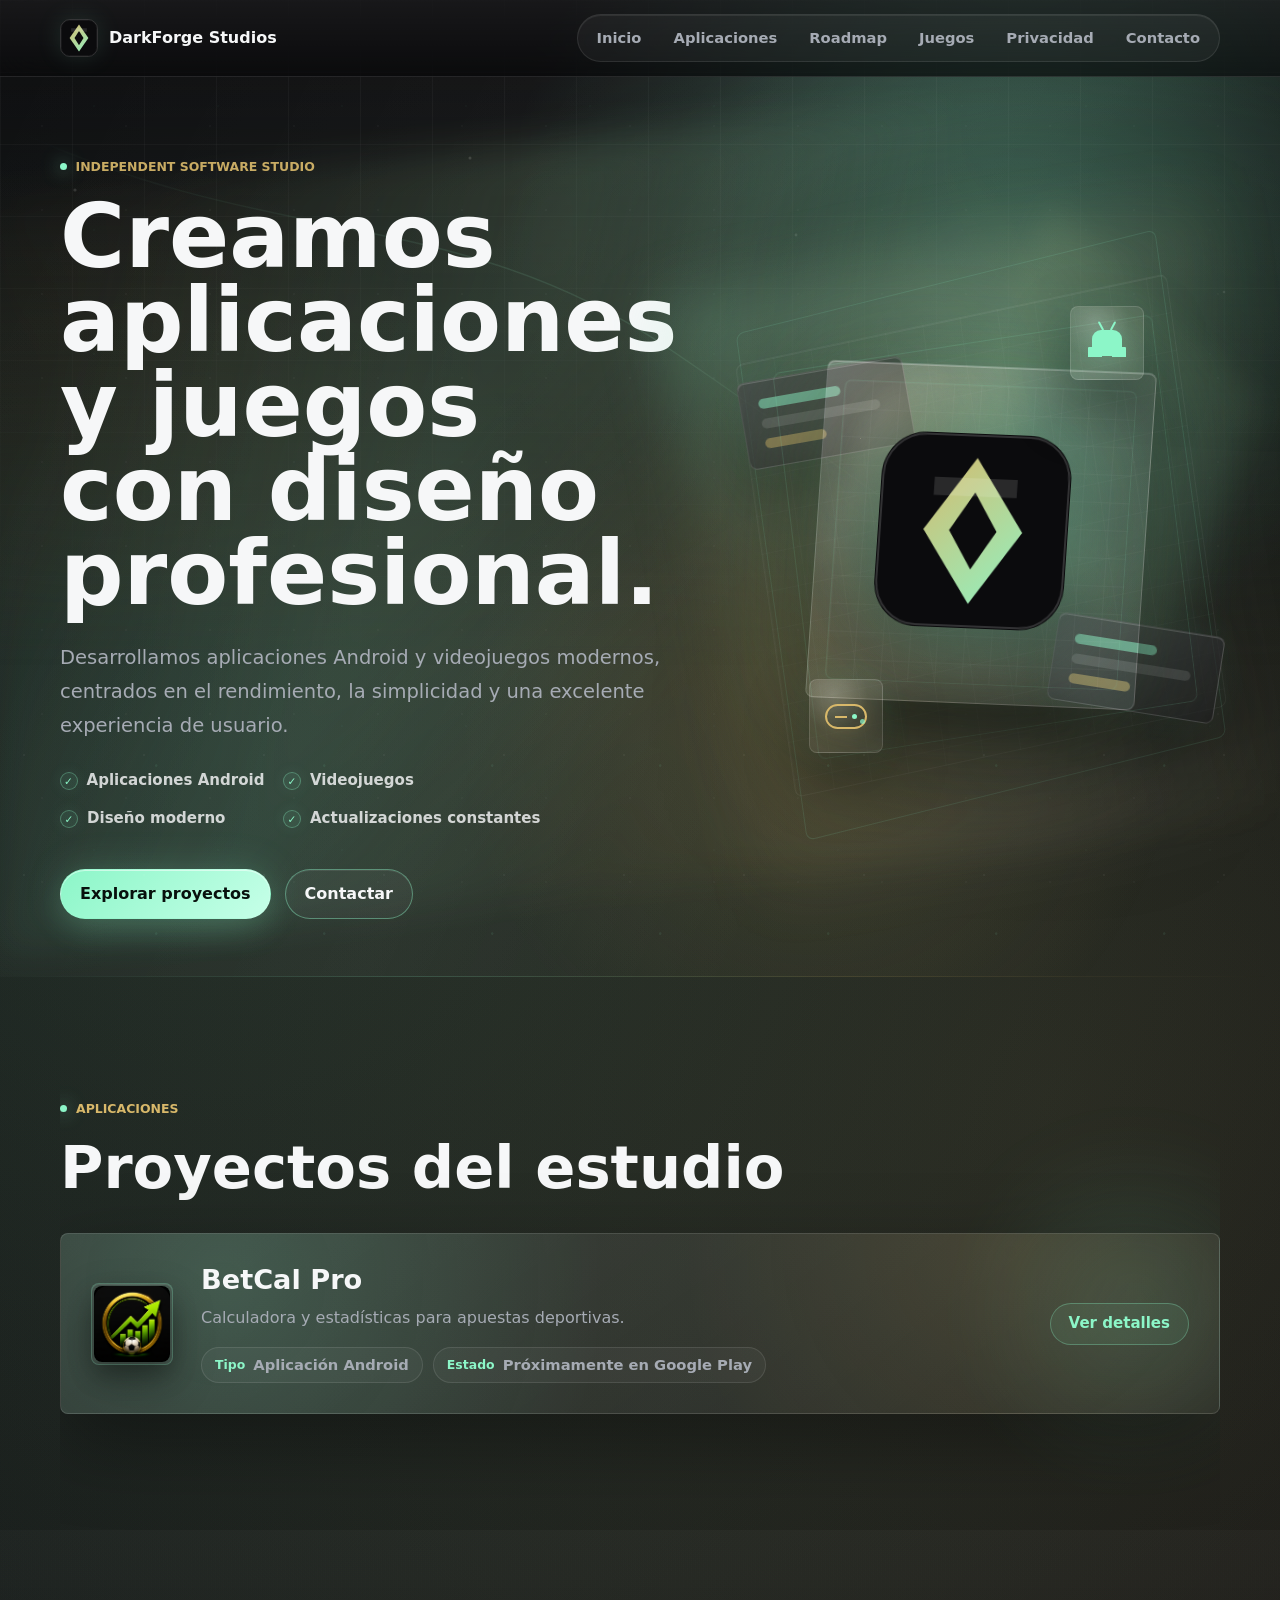
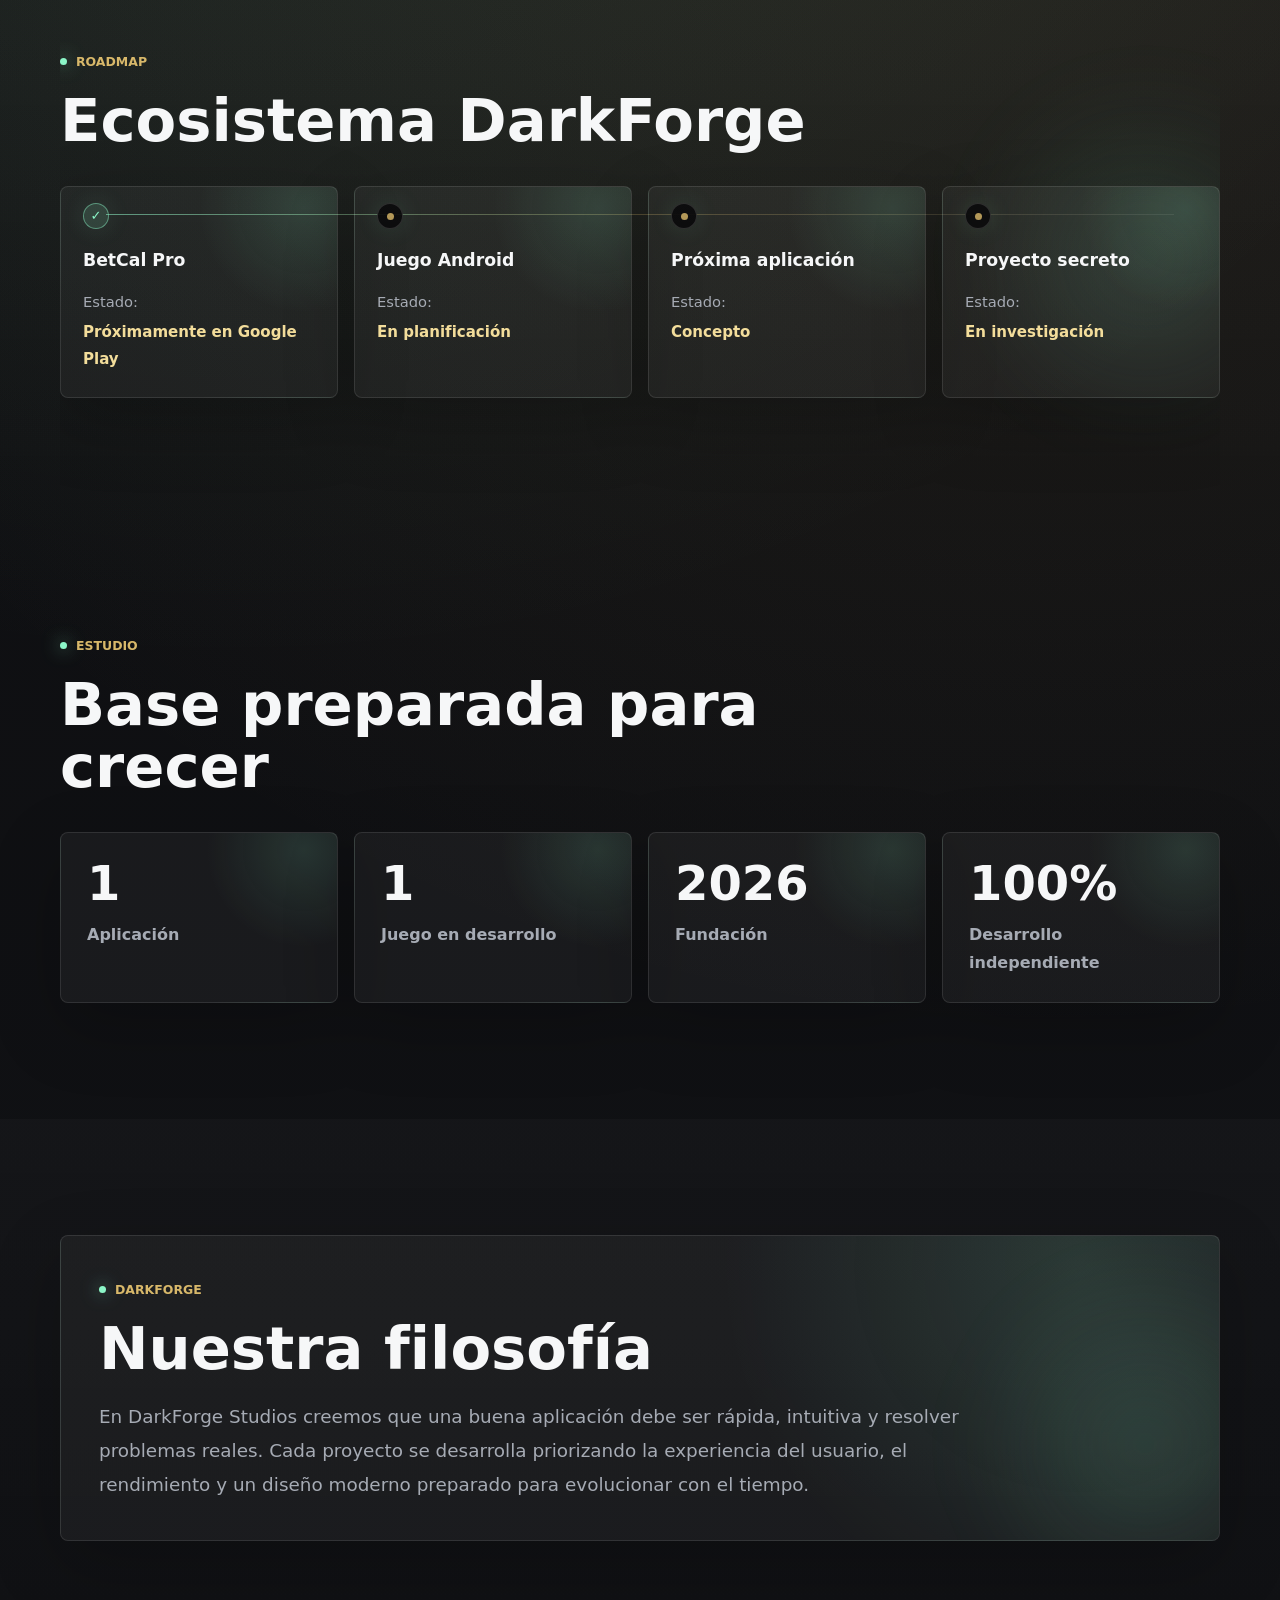
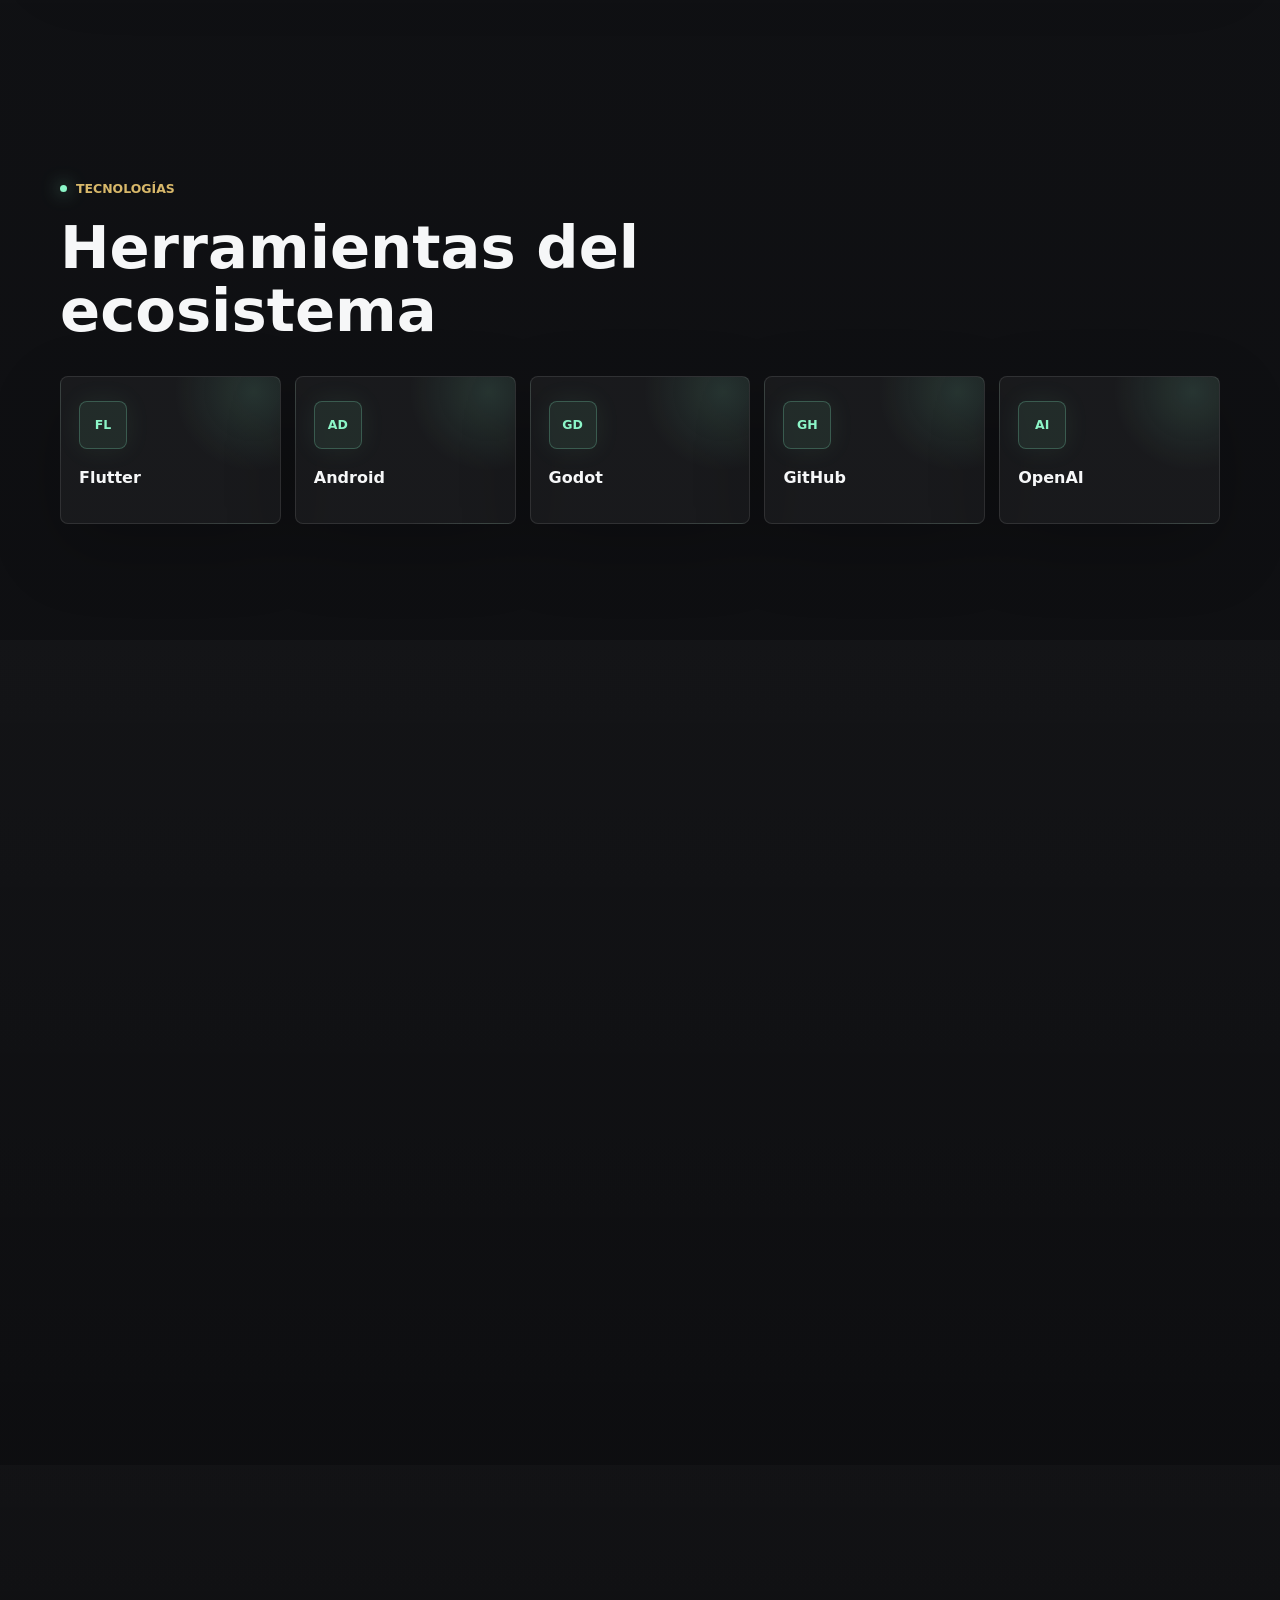
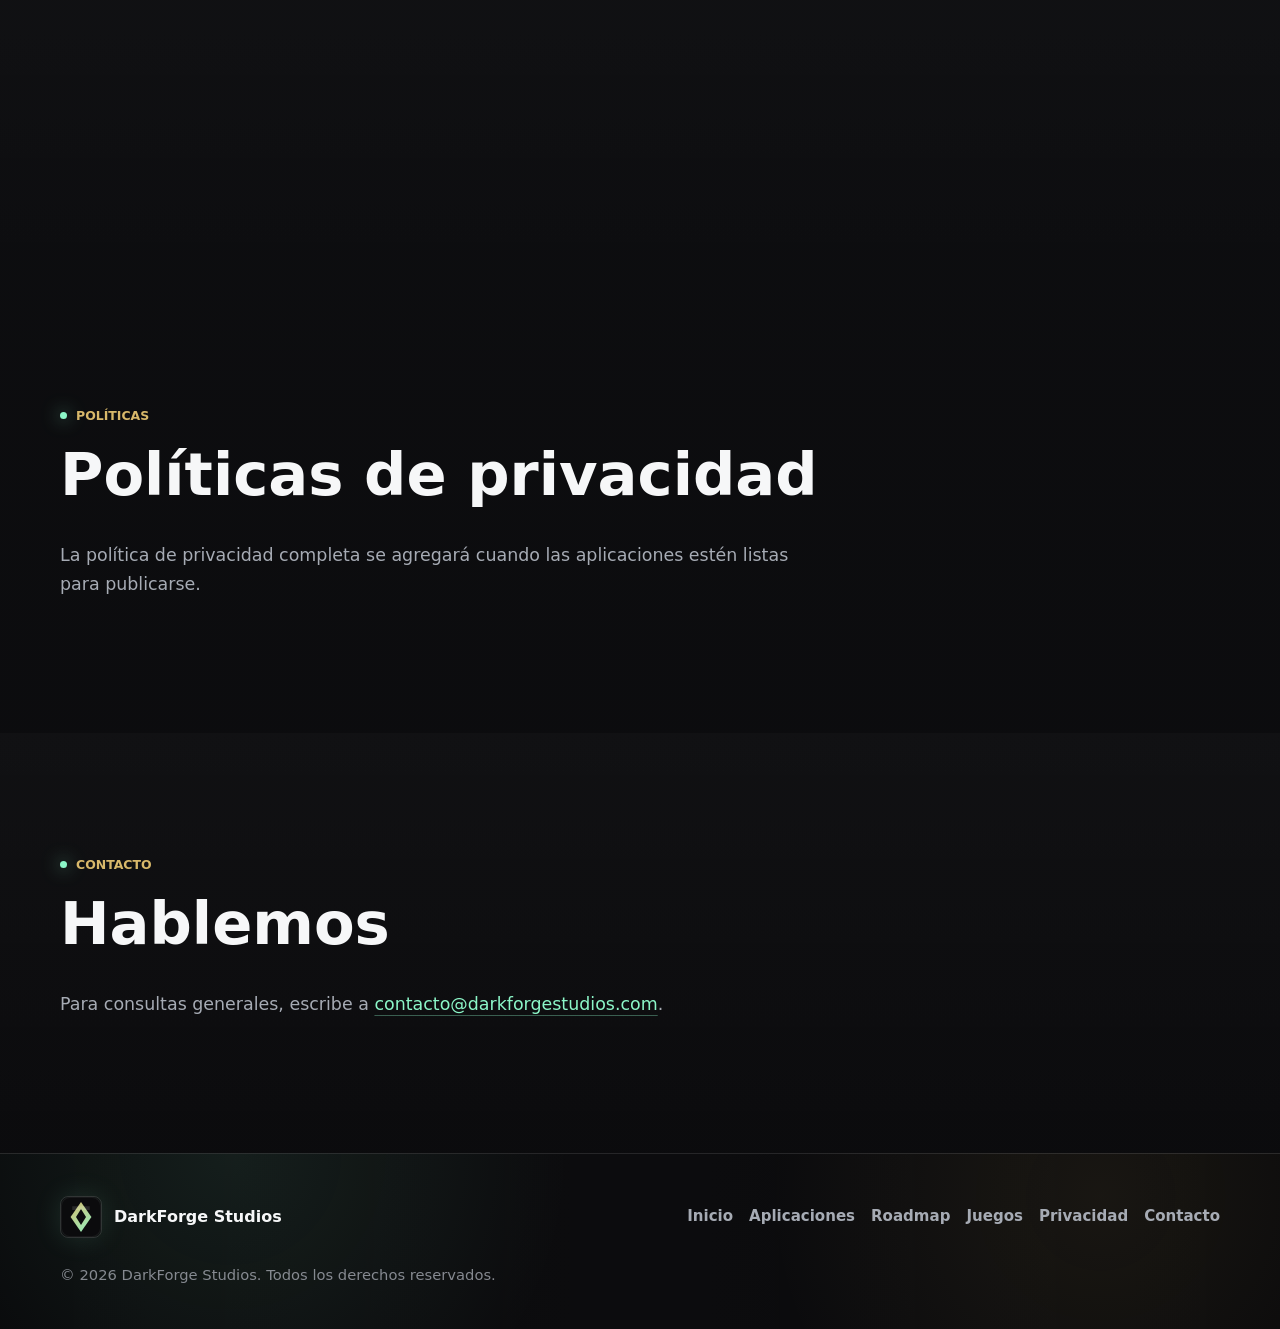
==== commit 3cd76145: "Update roadmap game title" ====
--- a/index.html
+++ b/index.html
@@ -172,7 +172,7 @@
 
           <article class="roadmap-card reveal">
             <span class="roadmap-dot" aria-hidden="true"></span>
-            <h3>Juego Clicker Android</h3>
+            <h3>Juego Android</h3>
             <p>Estado:</p>
             <strong>En planificaci&oacute;n</strong>
           </article>
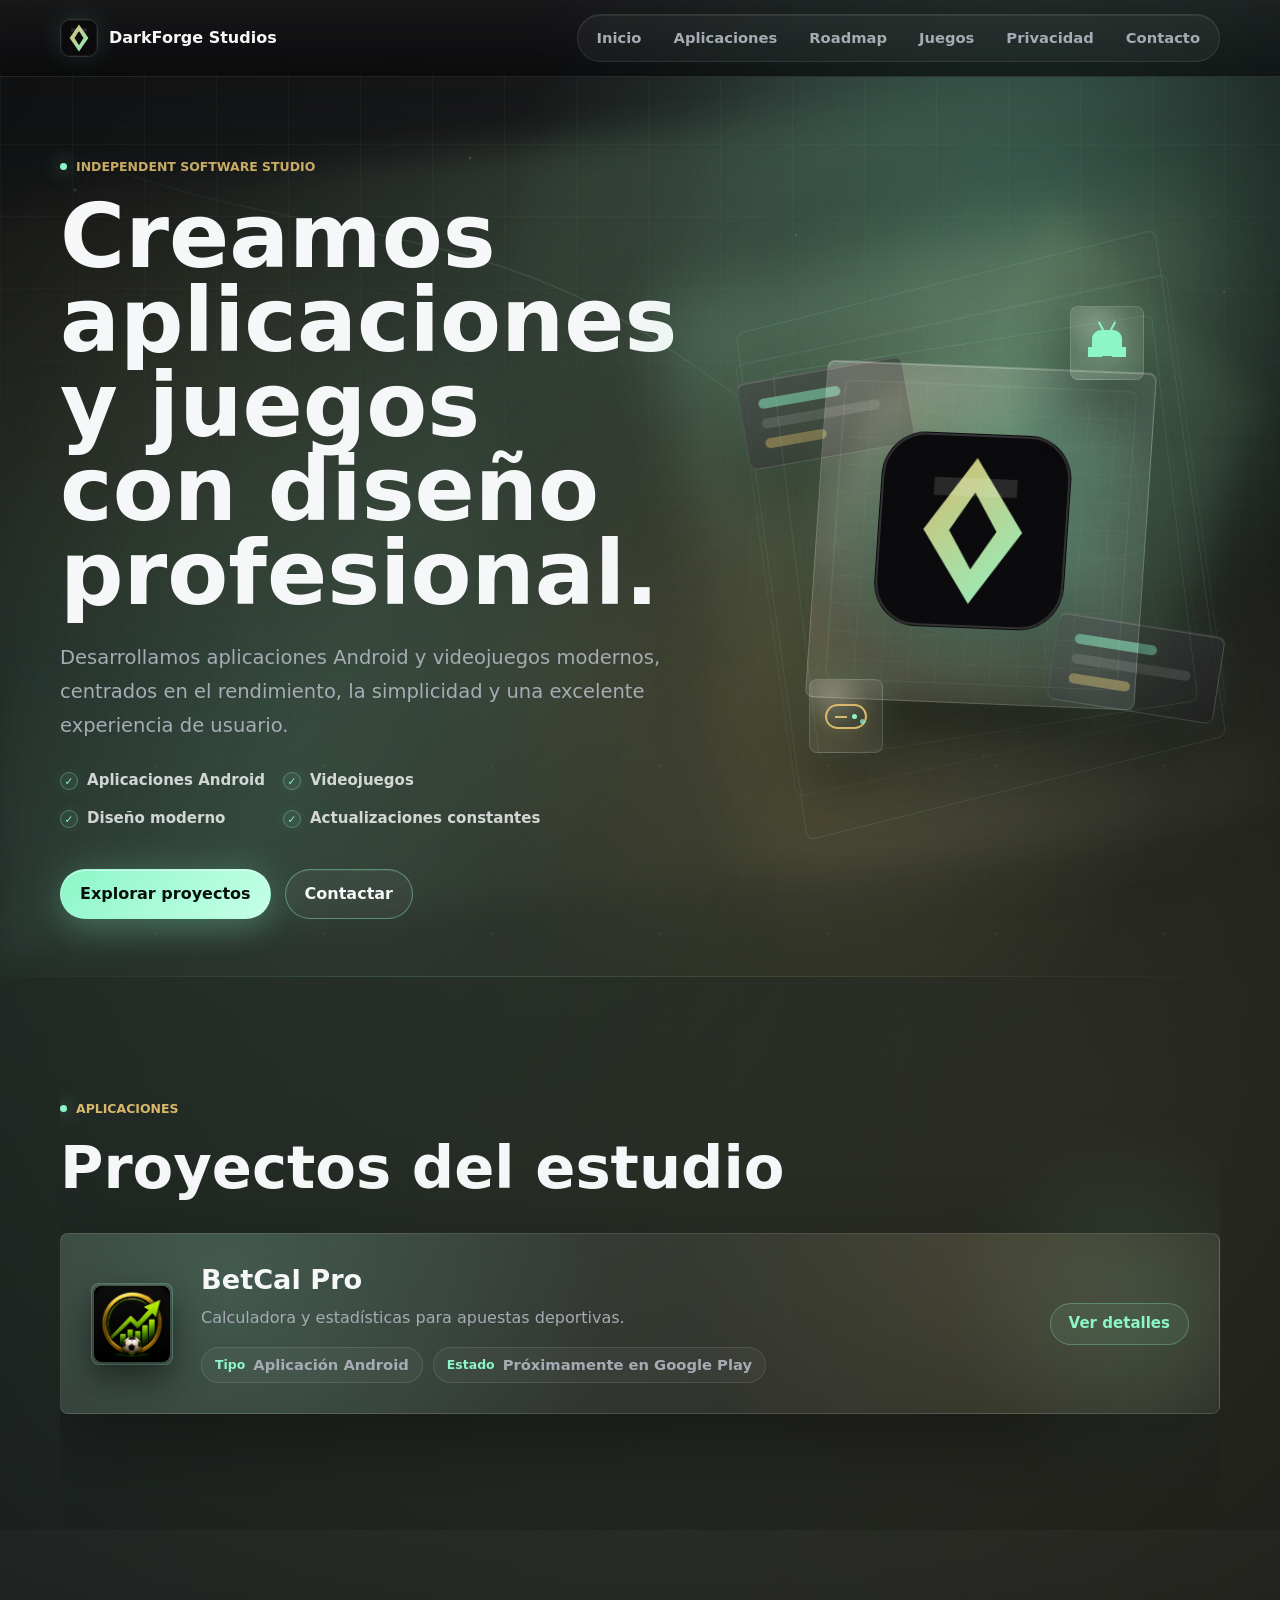
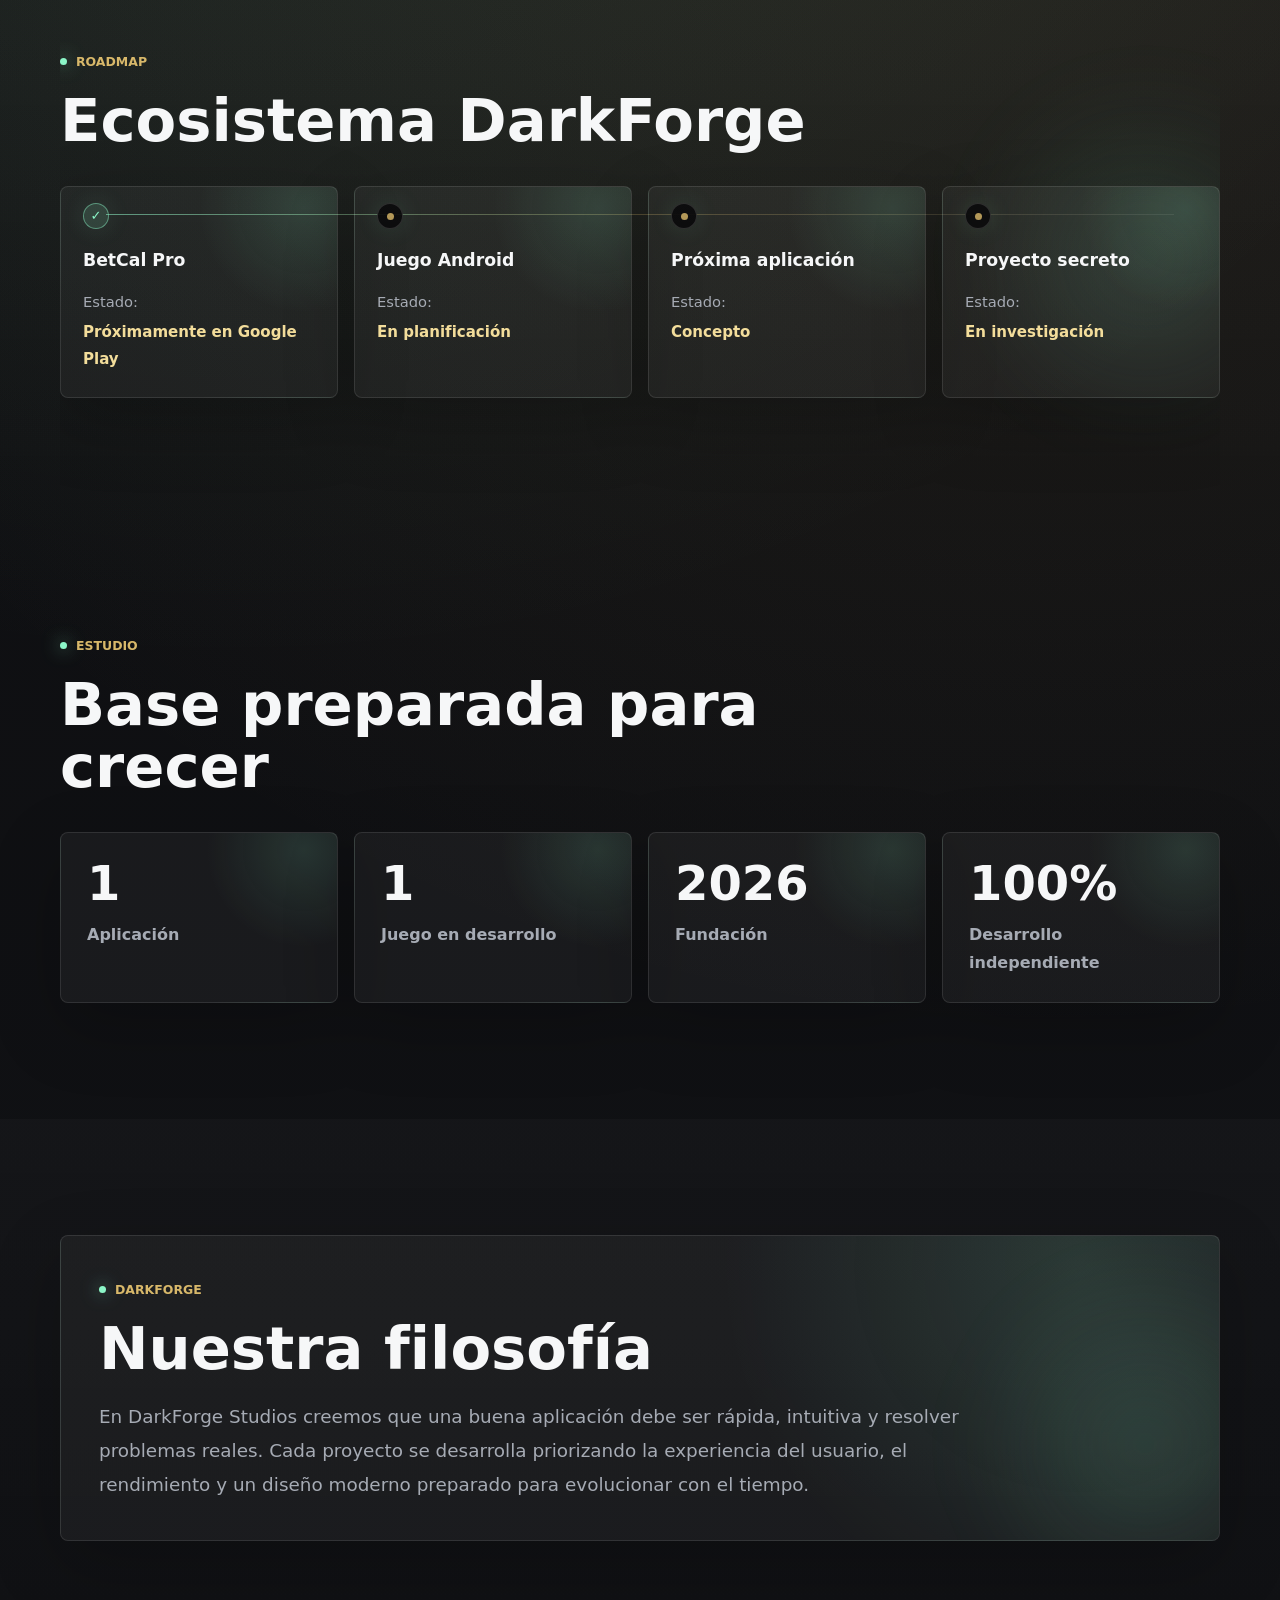
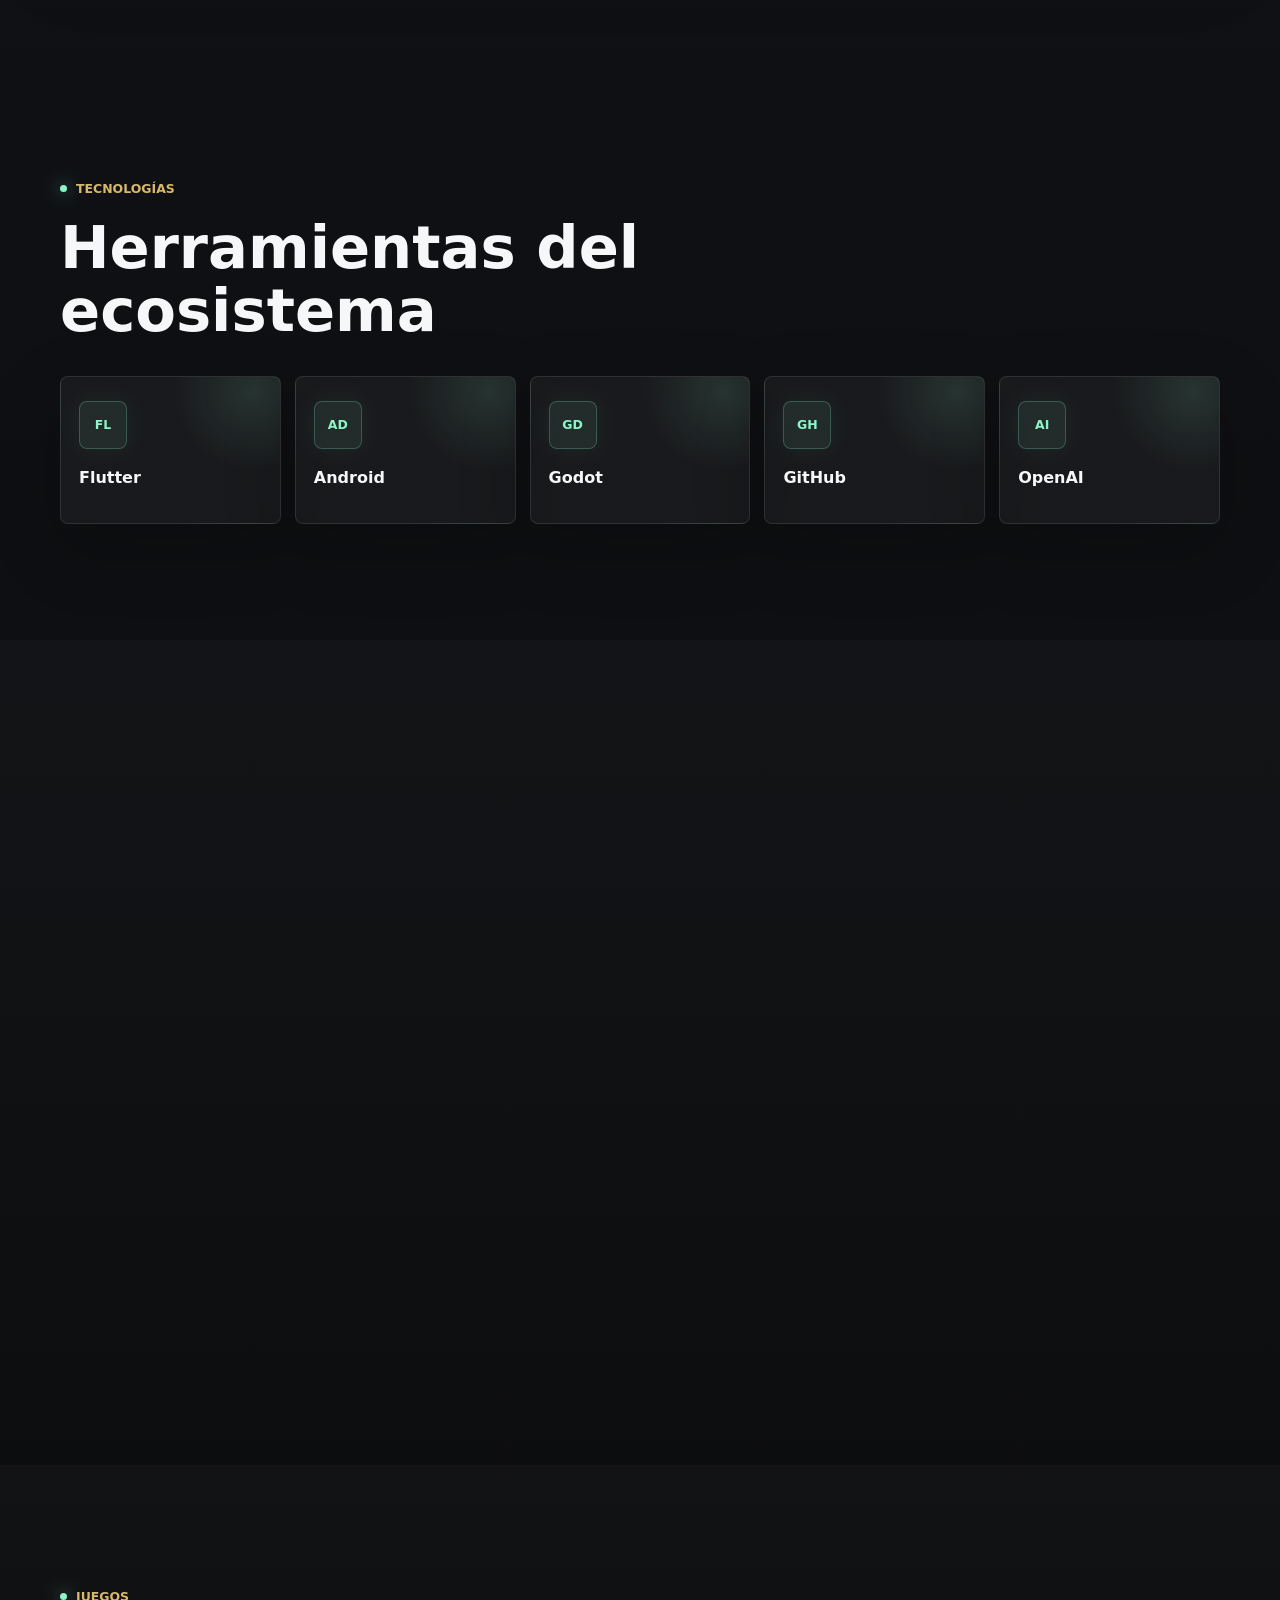
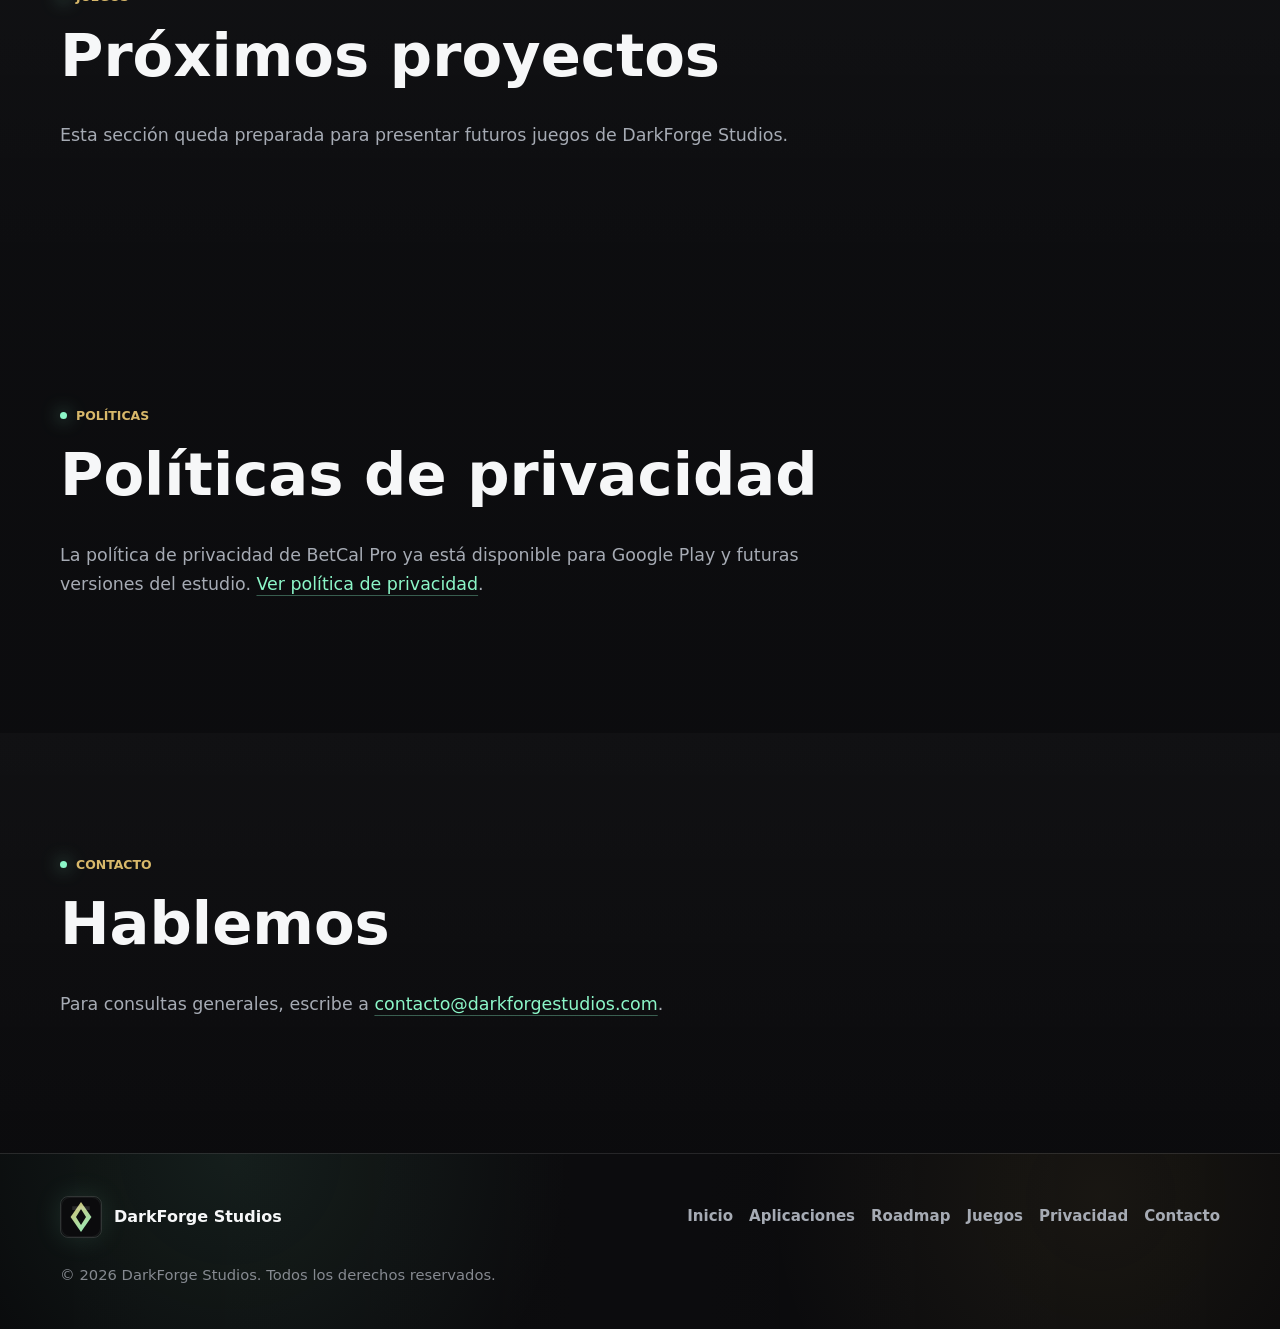
==== commit 002257c7: "Add BetCal Pro privacy page" ====
--- a/index.html
+++ b/index.html
@@ -67,7 +67,7 @@
         <li><a href="#aplicaciones">Aplicaciones</a></li>
         <li><a href="#roadmap">Roadmap</a></li>
         <li><a href="#juegos">Juegos</a></li>
-        <li><a href="#privacidad">Privacidad</a></li>
+        <li><a href="privacy.html">Privacidad</a></li>
         <li><a href="#contacto">Contacto</a></li>
       </ul>
     </nav>
@@ -327,7 +327,8 @@
           <h2>Pol&iacute;ticas de privacidad</h2>
         </div>
         <p class="section-text">
-          La pol&iacute;tica de privacidad completa se agregar&aacute; cuando las aplicaciones est&eacute;n listas para publicarse.
+          La pol&iacute;tica de privacidad de BetCal Pro ya est&aacute; disponible para Google Play y futuras versiones del estudio.
+          <a href="privacy.html">Ver pol&iacute;tica de privacidad</a>.
         </p>
       </div>
     </section>
@@ -358,7 +359,7 @@
         <a href="#aplicaciones">Aplicaciones</a>
         <a href="#roadmap">Roadmap</a>
         <a href="#juegos">Juegos</a>
-        <a href="#privacidad">Privacidad</a>
+        <a href="privacy.html">Privacidad</a>
         <a href="#contacto">Contacto</a>
       </nav>
 
--- a/styles.css
+++ b/styles.css
@@ -1662,6 +1662,70 @@
   text-underline-offset: 5px;
 }
 
+.privacy-hero {
+  min-height: auto;
+  padding: 112px 0 92px;
+}
+
+.privacy-hero-grid {
+  display: grid;
+  grid-template-columns: minmax(0, 1fr) minmax(280px, 390px);
+  align-items: center;
+  gap: 48px;
+}
+
+.privacy-summary-card,
+.policy-card {
+  position: relative;
+  overflow: hidden;
+  border: 1px solid rgba(255, 255, 255, 0.11);
+  border-radius: 8px;
+  background:
+    radial-gradient(circle at 88% 12%, rgba(216, 184, 106, 0.12), transparent 34%),
+    rgba(255, 255, 255, 0.045);
+  box-shadow: 0 26px 76px rgba(0, 0, 0, 0.24);
+}
+
+.privacy-summary-card {
+  padding: 32px;
+}
+
+.privacy-summary-card h2,
+.policy-card h2 {
+  font-size: 1.85rem;
+}
+
+.privacy-summary-card p,
+.policy-card p {
+  color: var(--color-muted);
+}
+
+.privacy-policy-section {
+  padding-top: 98px;
+}
+
+.policy-grid {
+  display: grid;
+  grid-template-columns: repeat(2, minmax(0, 1fr));
+  gap: 18px;
+}
+
+.policy-card {
+  min-height: 285px;
+  padding: 30px;
+}
+
+.policy-card-wide {
+  grid-column: 1 / -1;
+  min-height: auto;
+}
+
+.policy-card a {
+  color: var(--color-primary);
+  text-decoration-color: rgba(140, 246, 200, 0.35);
+  text-underline-offset: 5px;
+}
+
 .alt-section {
   background: linear-gradient(180deg, rgba(255, 255, 255, 0.025), rgba(255, 255, 255, 0.005));
 }
@@ -2170,6 +2234,11 @@
   .product-info-grid {
     grid-template-columns: 1fr;
   }
+
+  .privacy-hero-grid,
+  .policy-grid {
+    grid-template-columns: 1fr;
+  }
 }
 
 @media (max-width: 760px) {
@@ -2229,6 +2298,21 @@
     font-size: 1.7rem;
   }
 
+  .privacy-hero {
+    padding-top: 88px;
+  }
+
+  .privacy-summary-card,
+  .policy-card {
+    min-height: auto;
+    padding: 24px;
+  }
+
+  .privacy-summary-card h2,
+  .policy-card h2 {
+    font-size: 1.55rem;
+  }
+
   .screenshots-track {
     padding-inline: 0;
   }
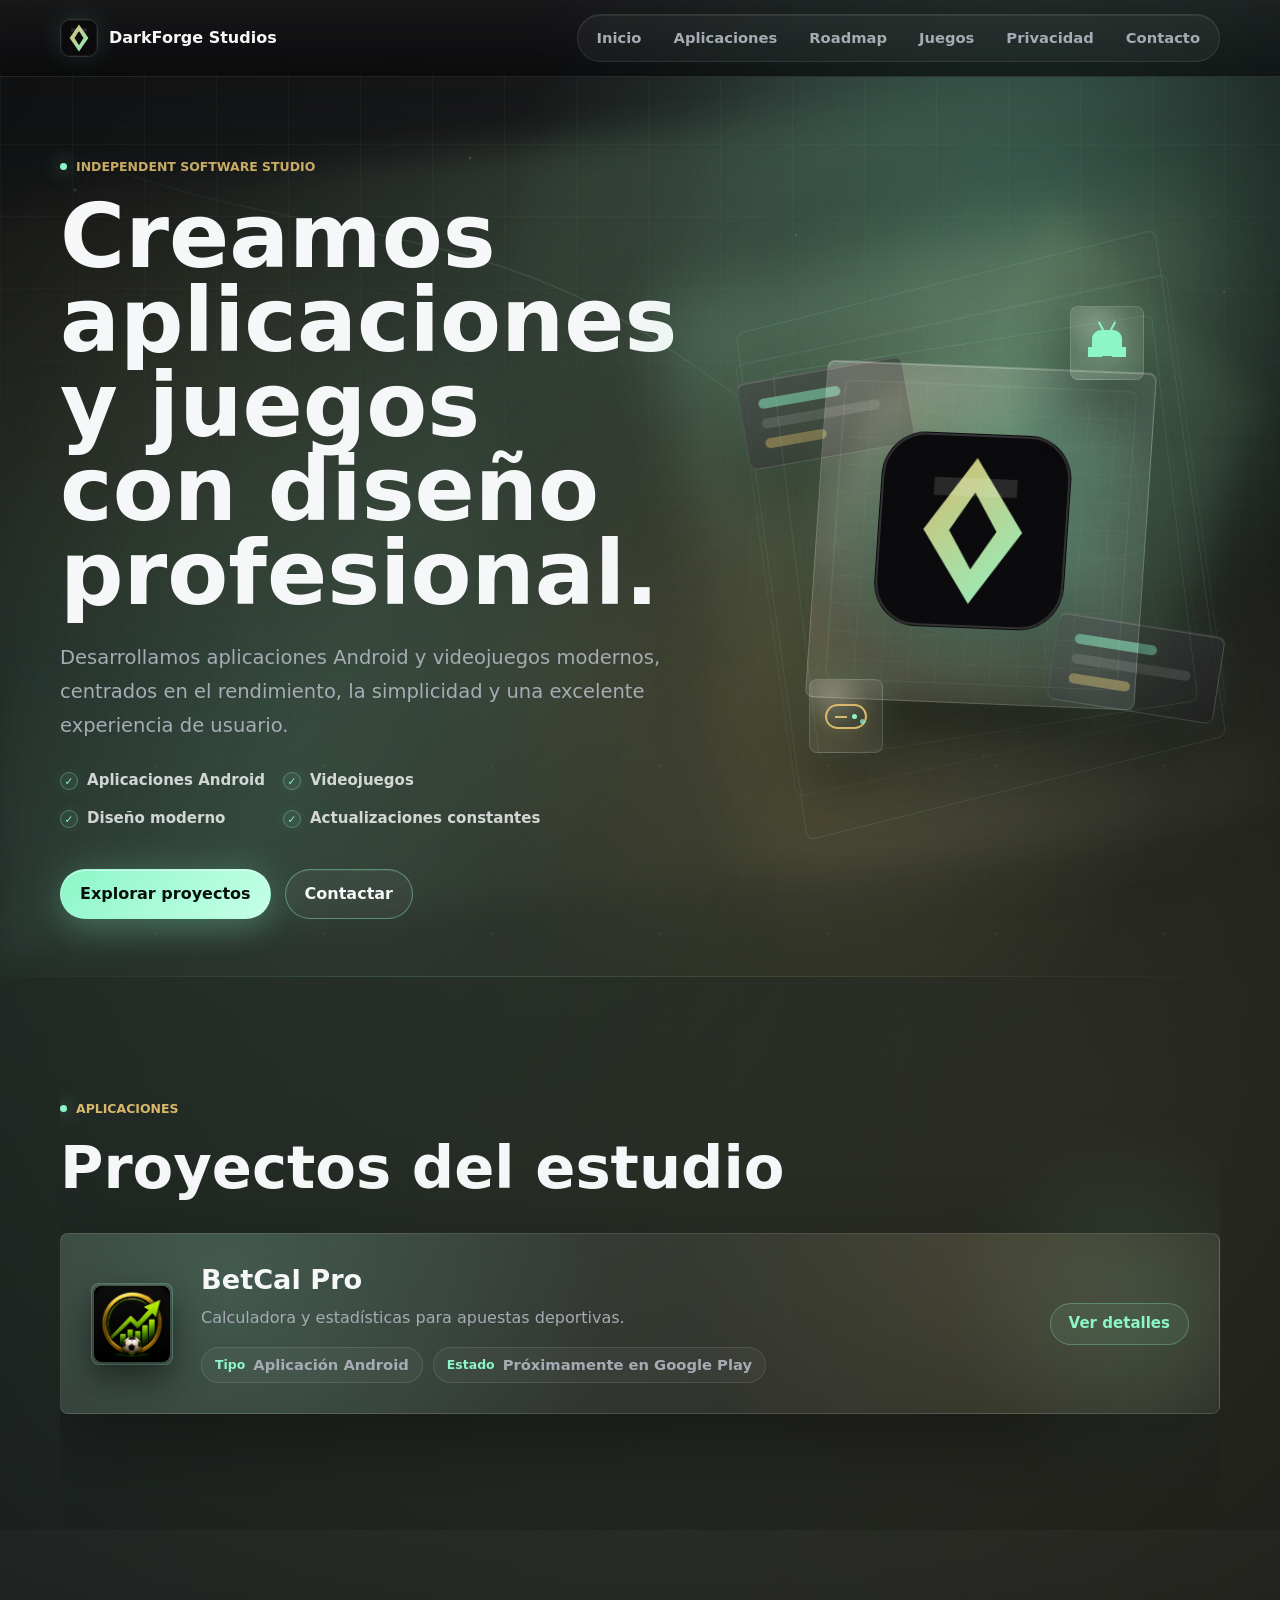
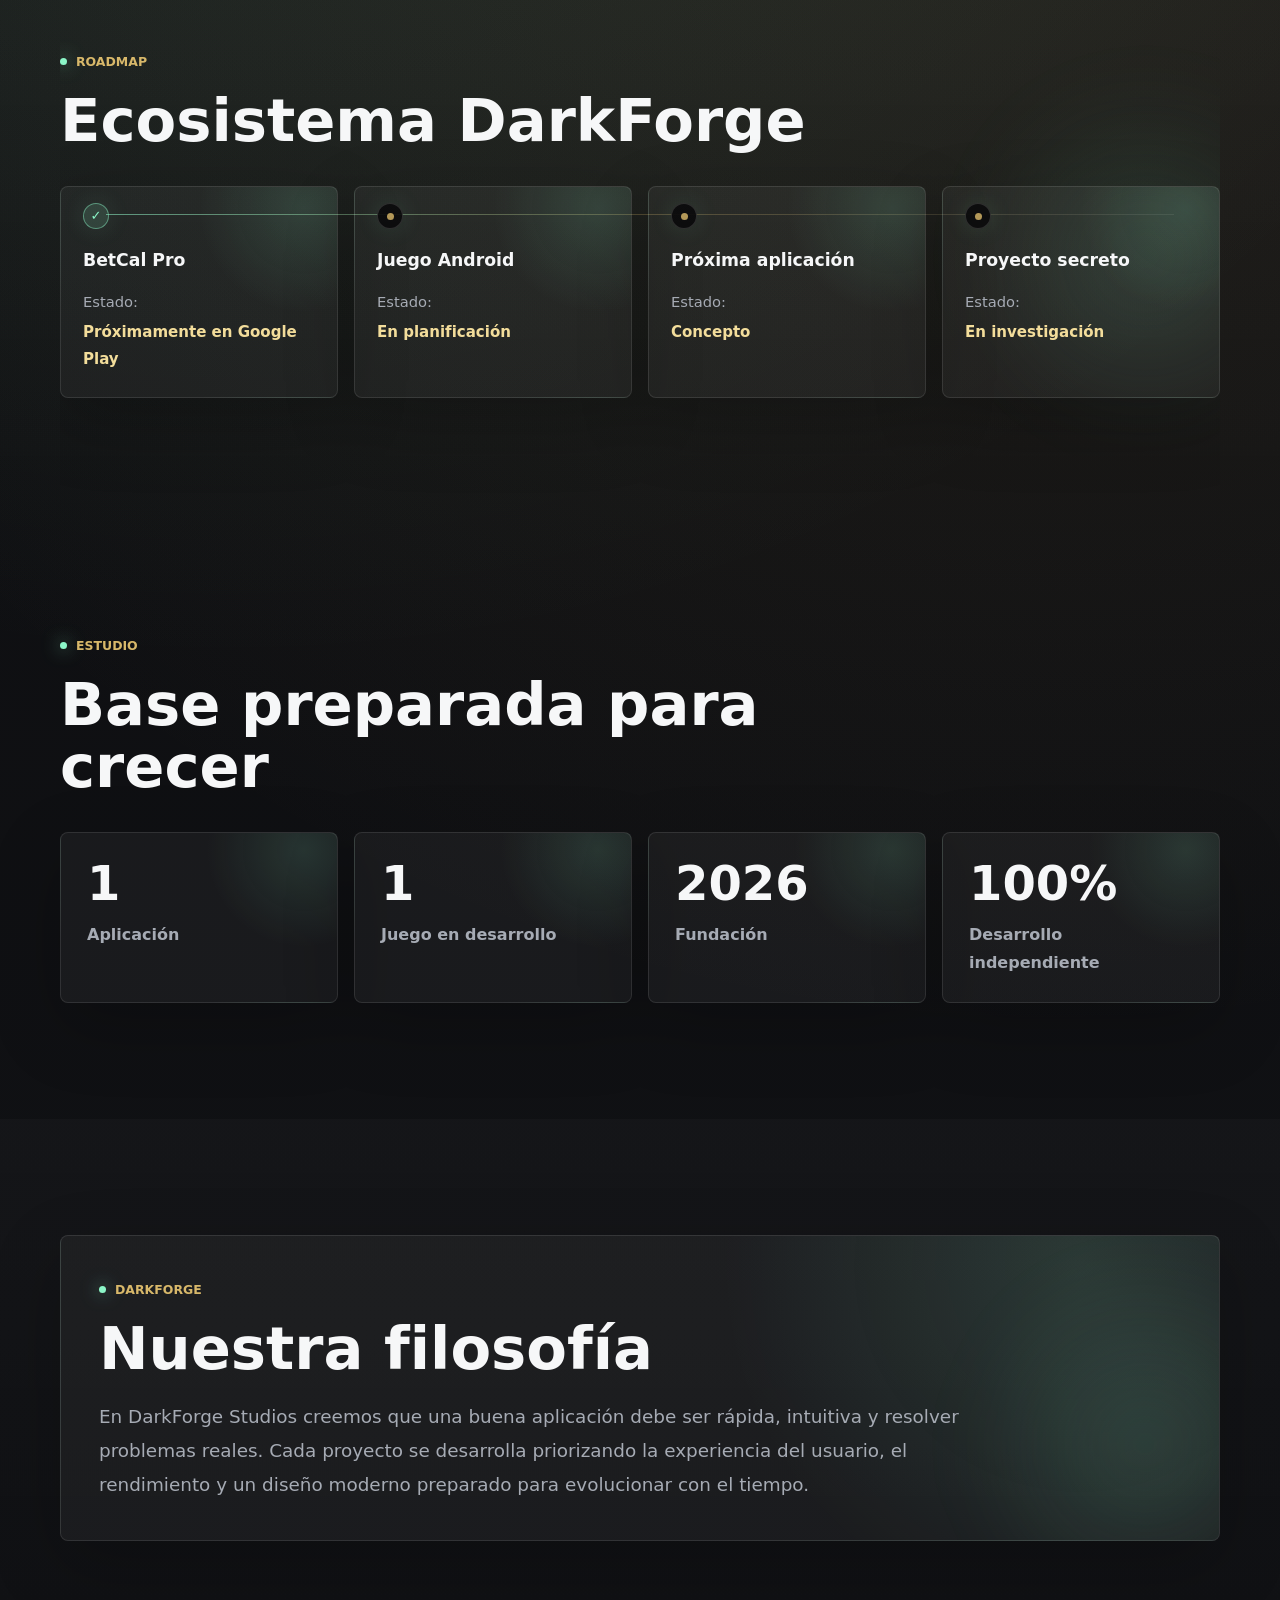
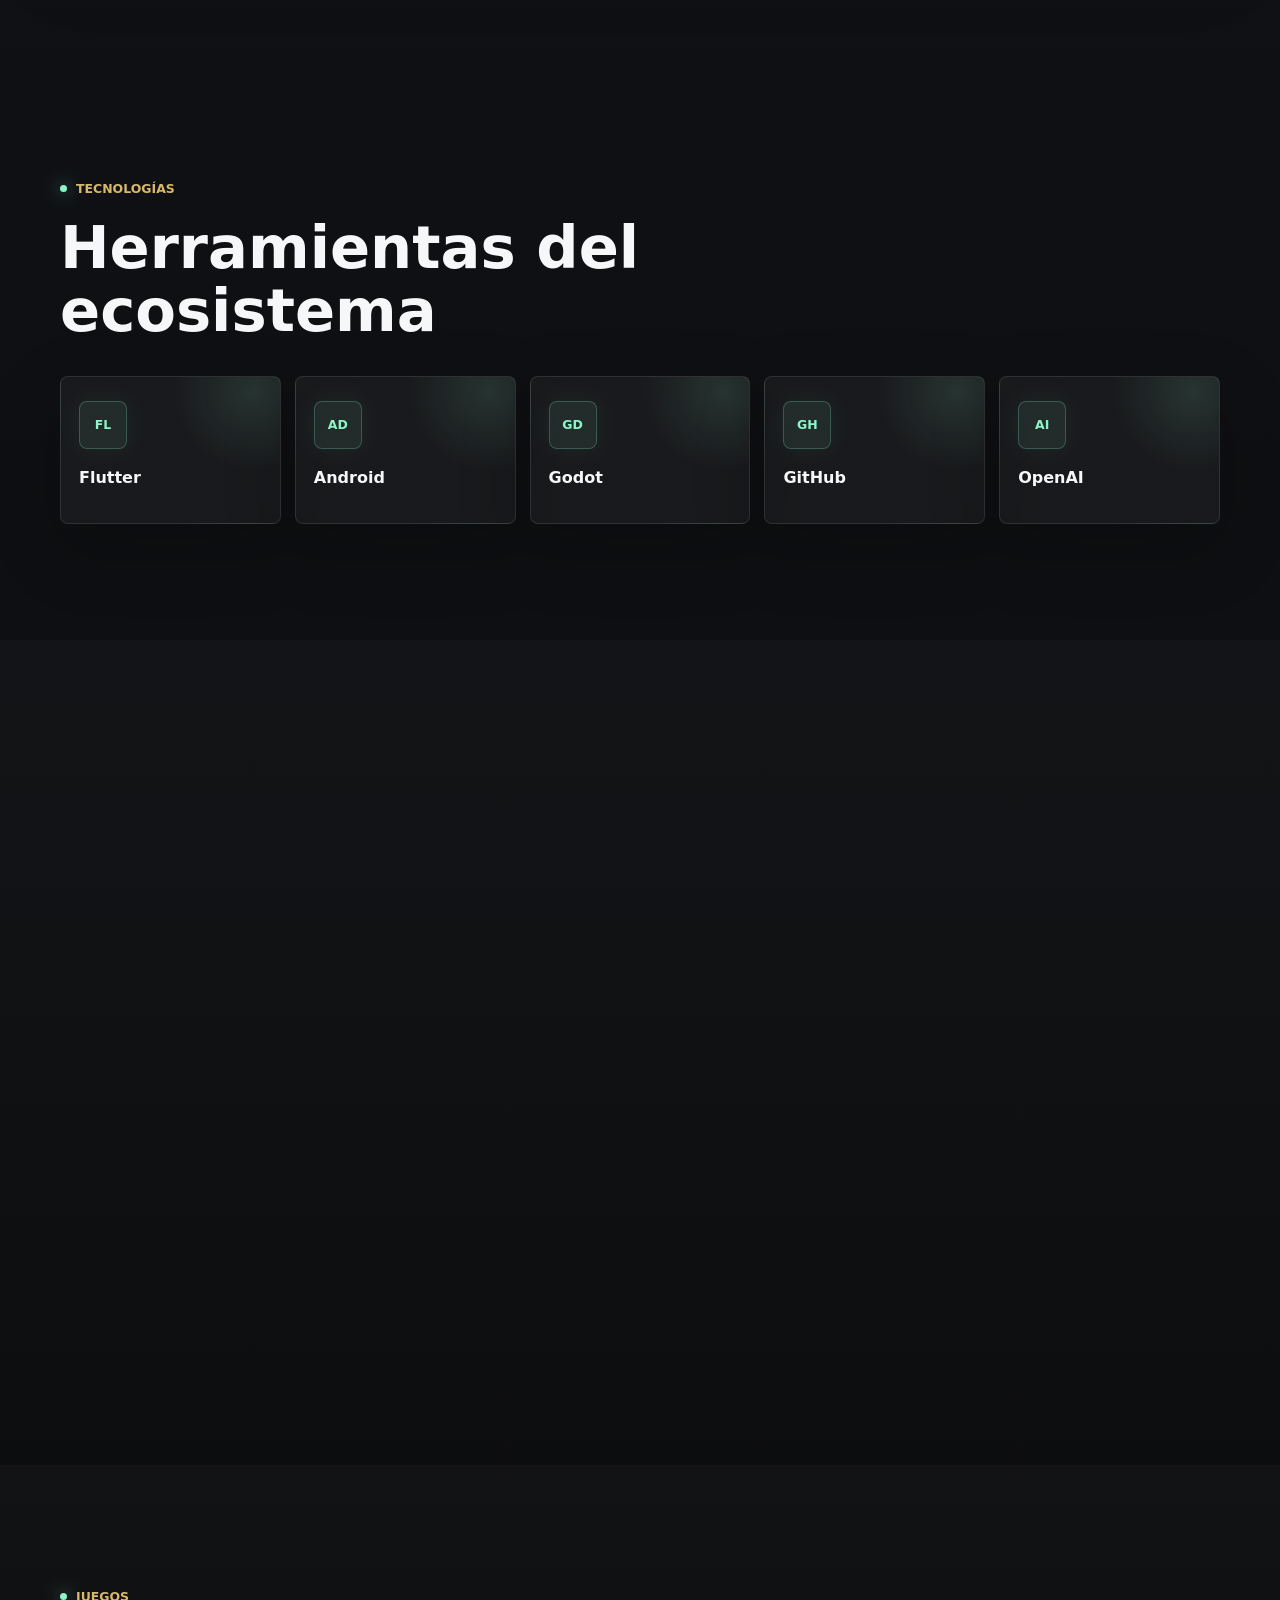
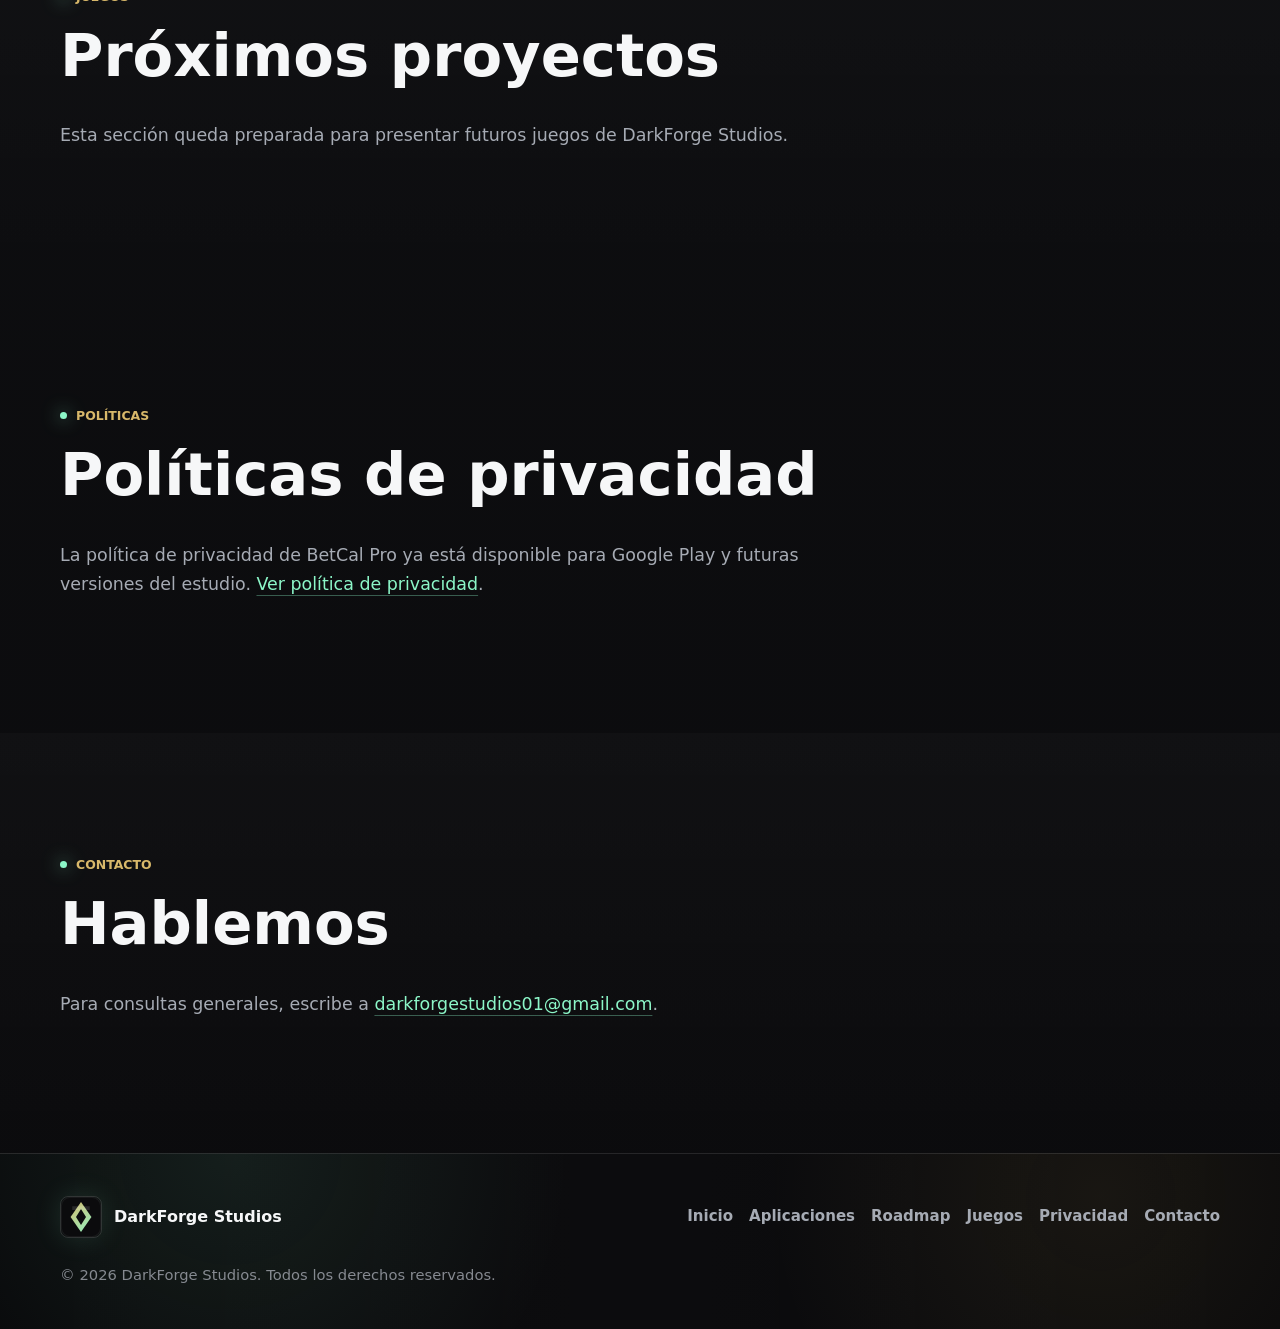
==== commit 510d152b: "Update official contact email" ====
--- a/index.html
+++ b/index.html
@@ -31,7 +31,7 @@
           "name": "DarkForge Studios",
           "url": "https://thedarkv1.github.io/darkforge-studios/",
           "logo": "https://thedarkv1.github.io/darkforge-studios/assets/icons/darkforge-mark.svg",
-          "email": "contacto@darkforgestudios.com",
+          "email": "darkforgestudios01@gmail.com",
           "foundingDate": "2026"
         },
         {
@@ -341,7 +341,7 @@
         </div>
         <p class="section-text">
           Para consultas generales, escribe a
-          <a href="mailto:contacto@darkforgestudios.com">contacto@darkforgestudios.com</a>.
+          <a href="mailto:darkforgestudios01@gmail.com">darkforgestudios01@gmail.com</a>.
         </p>
       </div>
     </section>
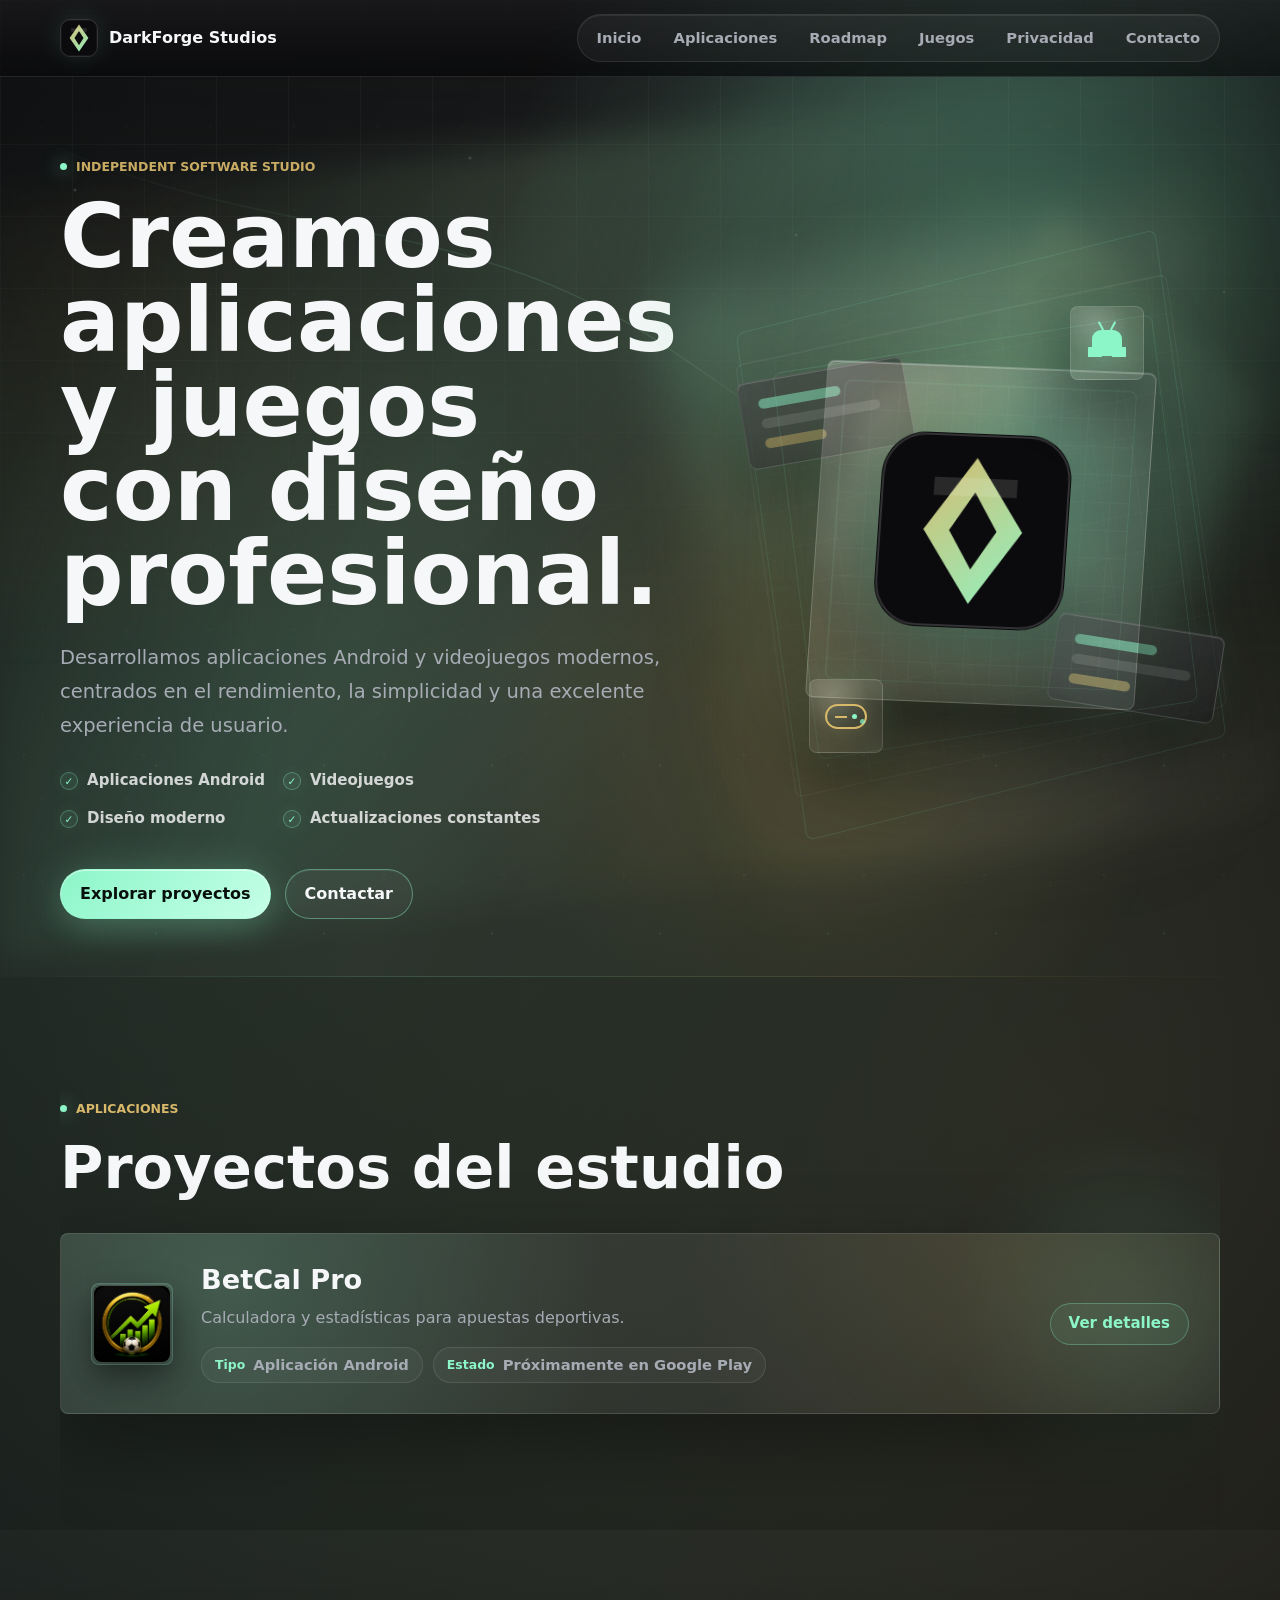
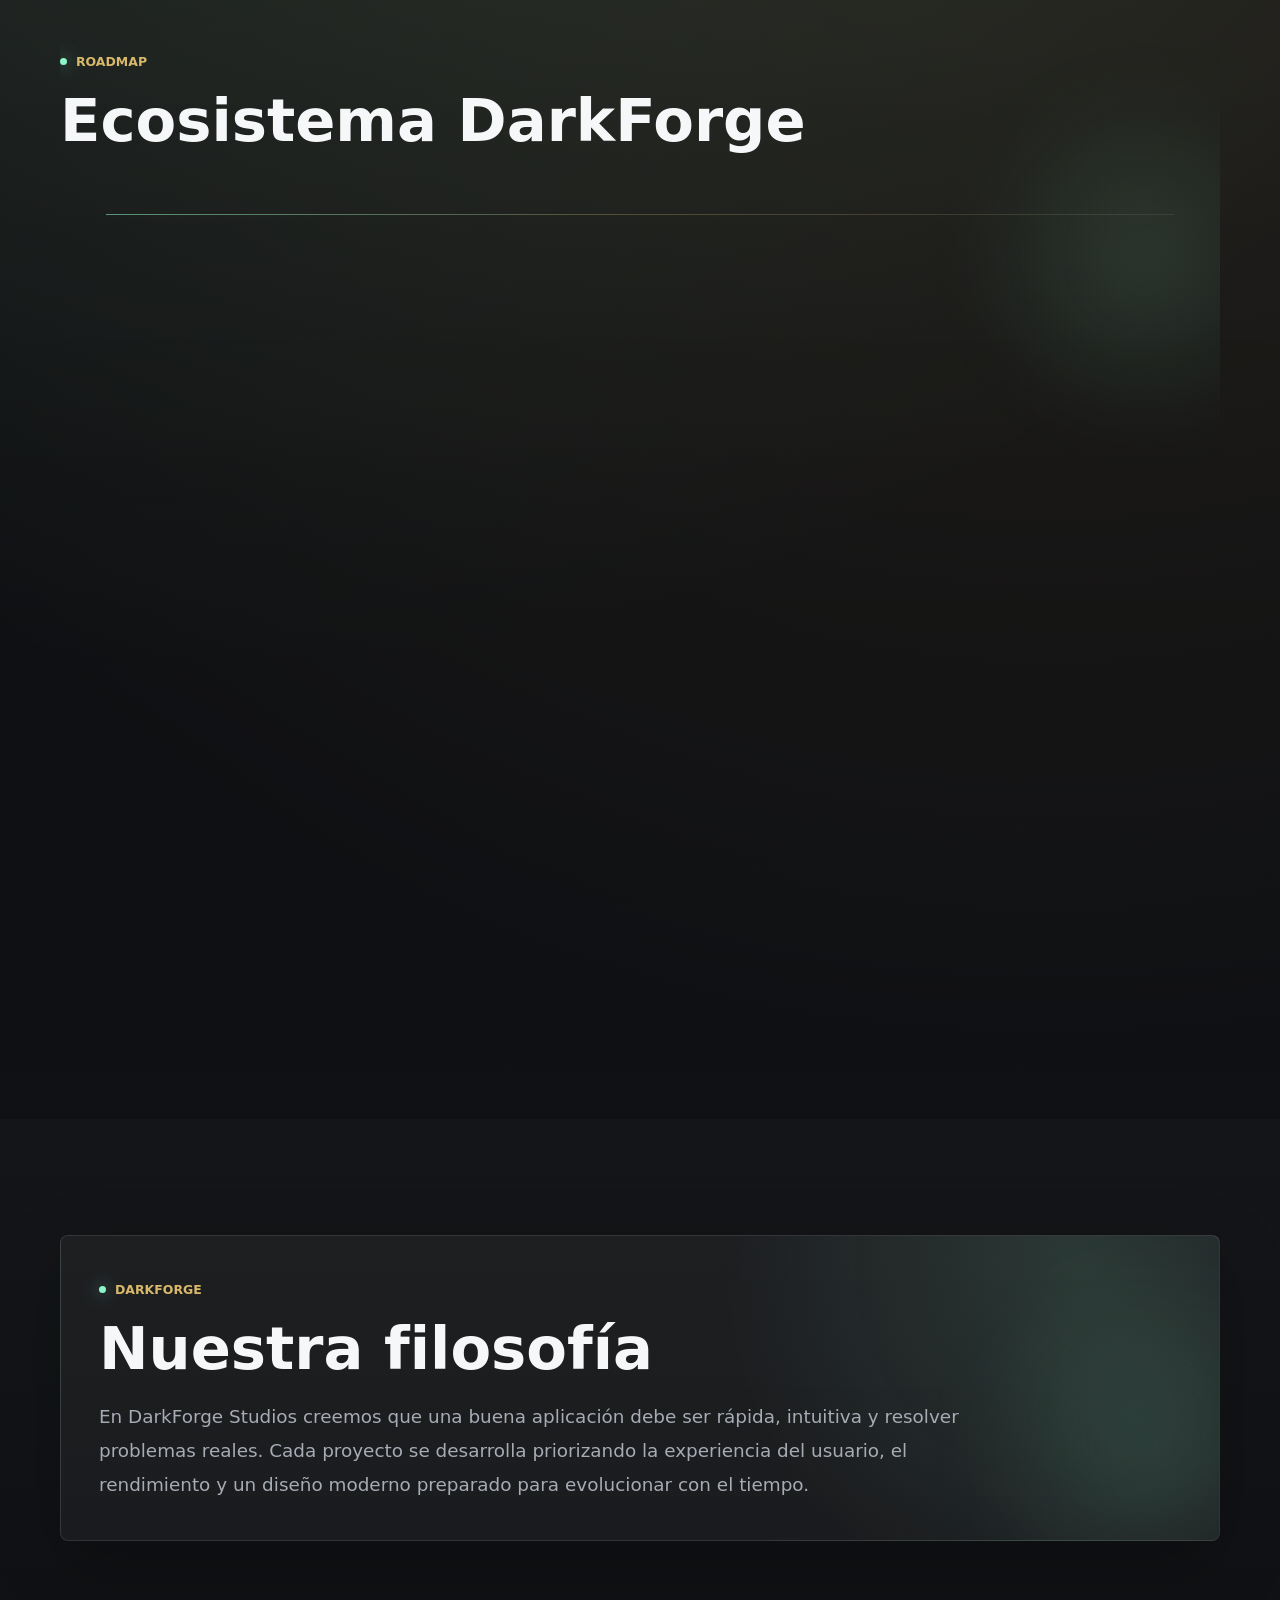
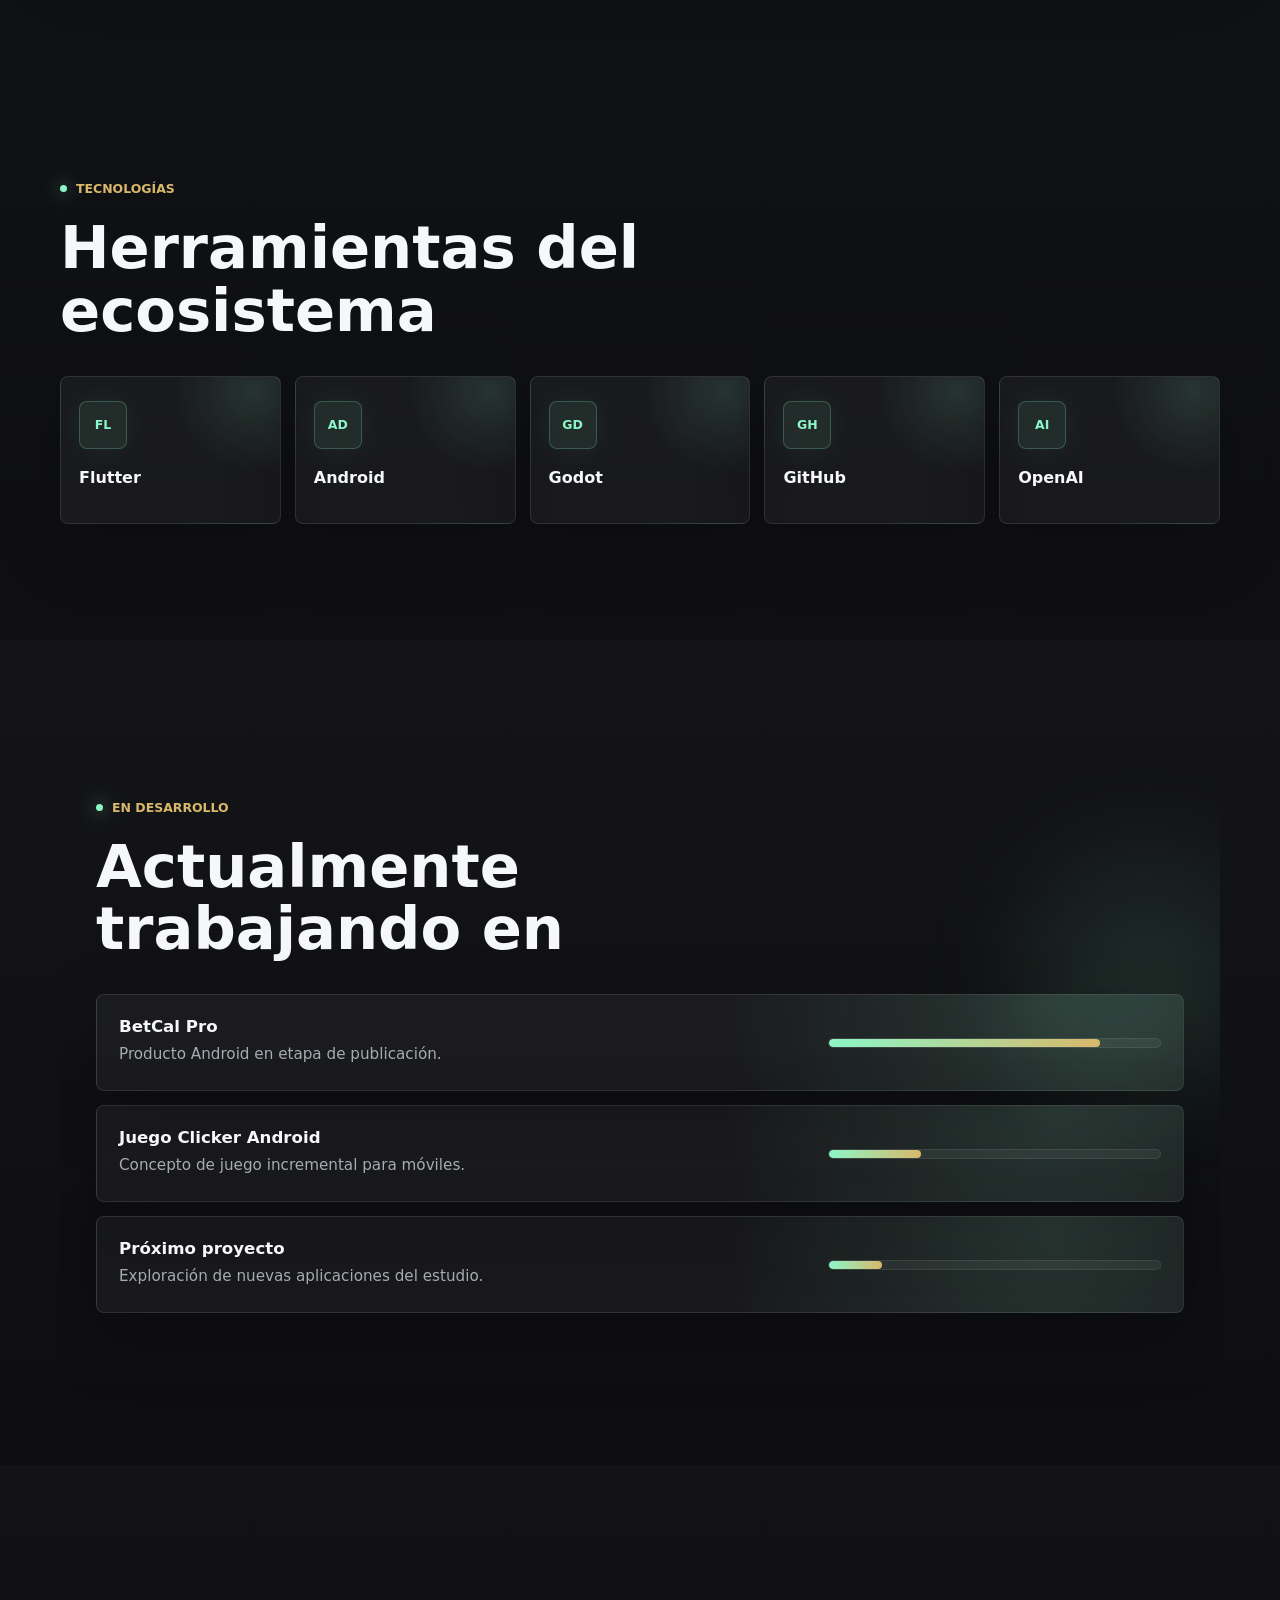
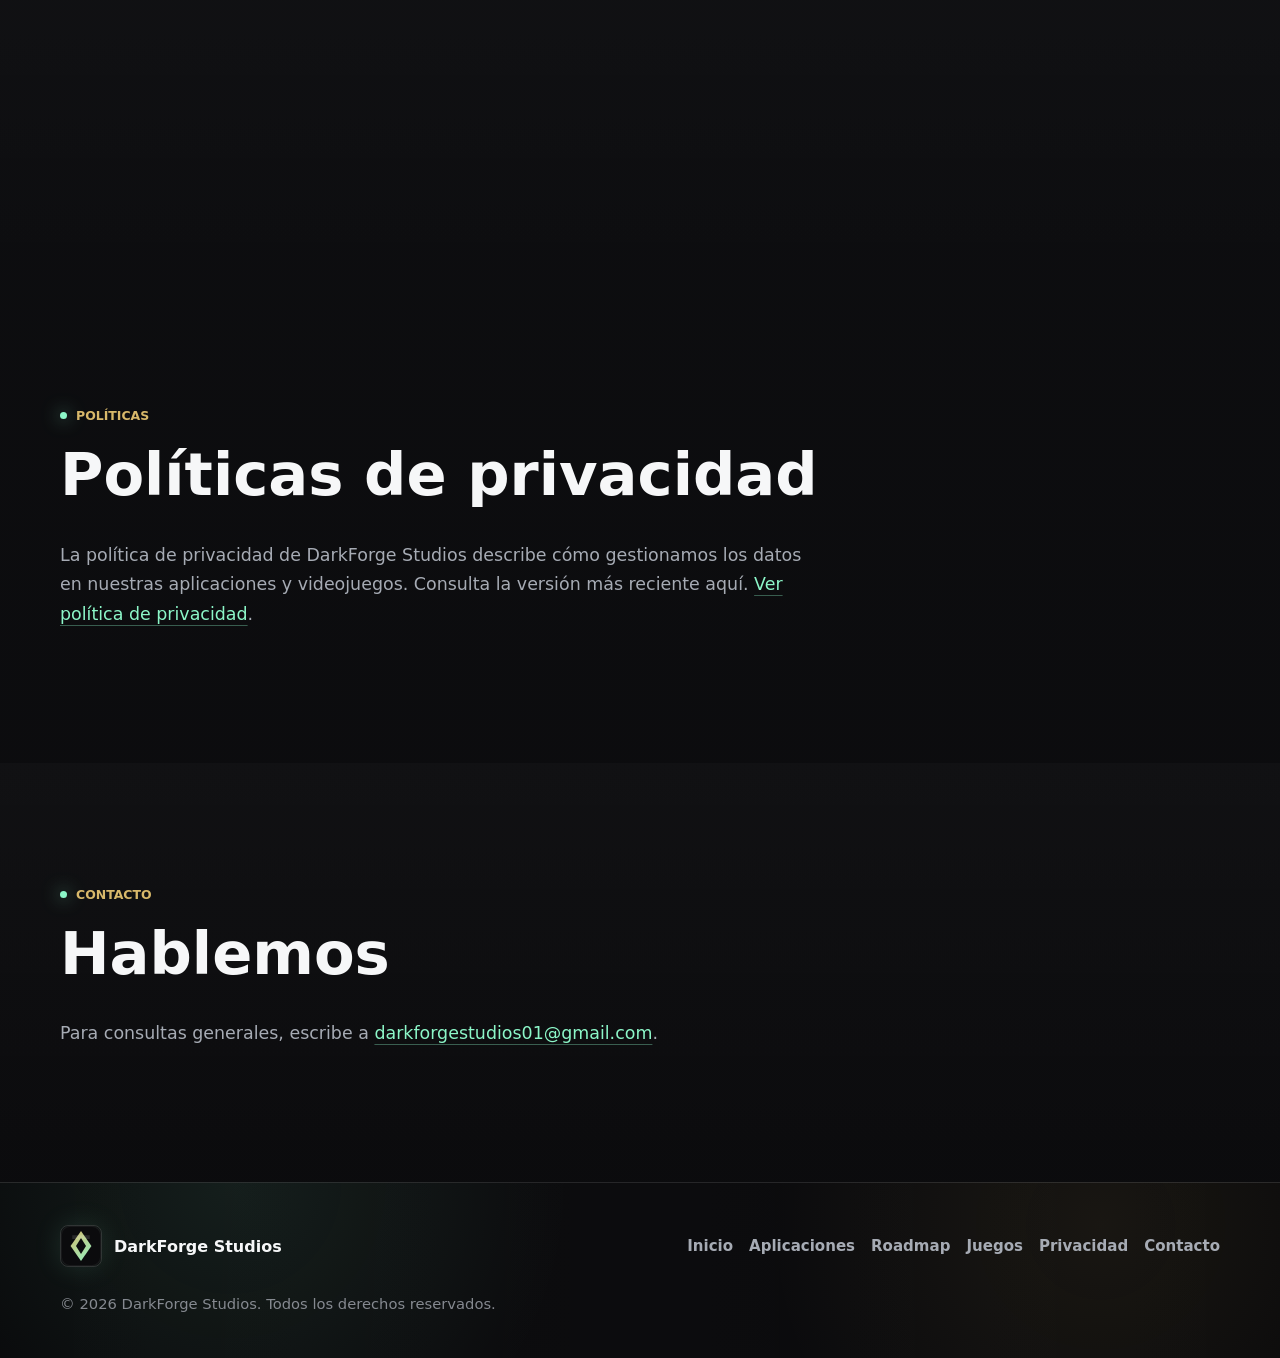
==== commit 66b12f21: "Fix privacy text on homepage" ====
--- a/index.html
+++ b/index.html
@@ -327,7 +327,7 @@
           <h2>Pol&iacute;ticas de privacidad</h2>
         </div>
         <p class="section-text">
-          La pol&iacute;tica de privacidad de BetCal Pro ya est&aacute; disponible para Google Play y futuras versiones del estudio.
+          La pol&iacute;tica de privacidad de DarkForge Studios describe c&oacute;mo gestionamos los datos en nuestras aplicaciones y videojuegos. Consulta la versi&oacute;n m&aacute;s reciente aqu&iacute;.
           <a href="privacy.html">Ver pol&iacute;tica de privacidad</a>.
         </p>
       </div>
